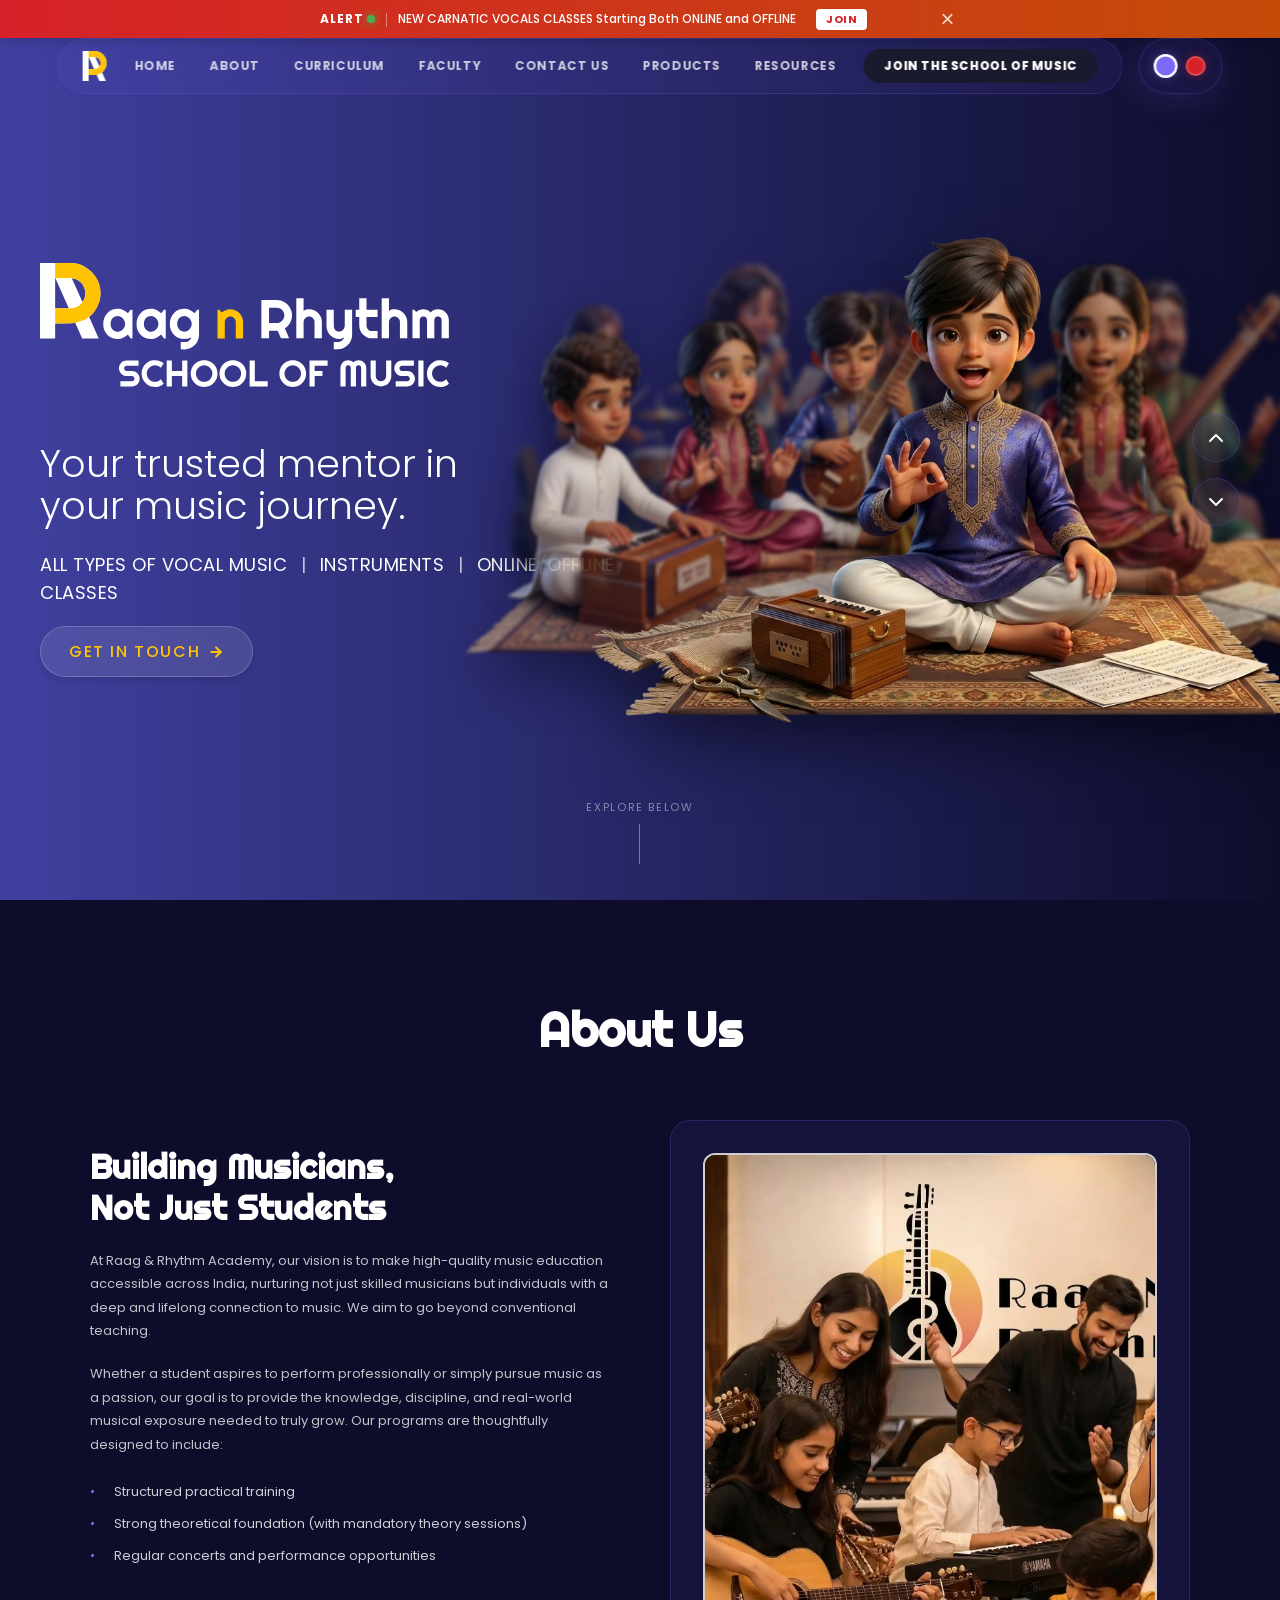
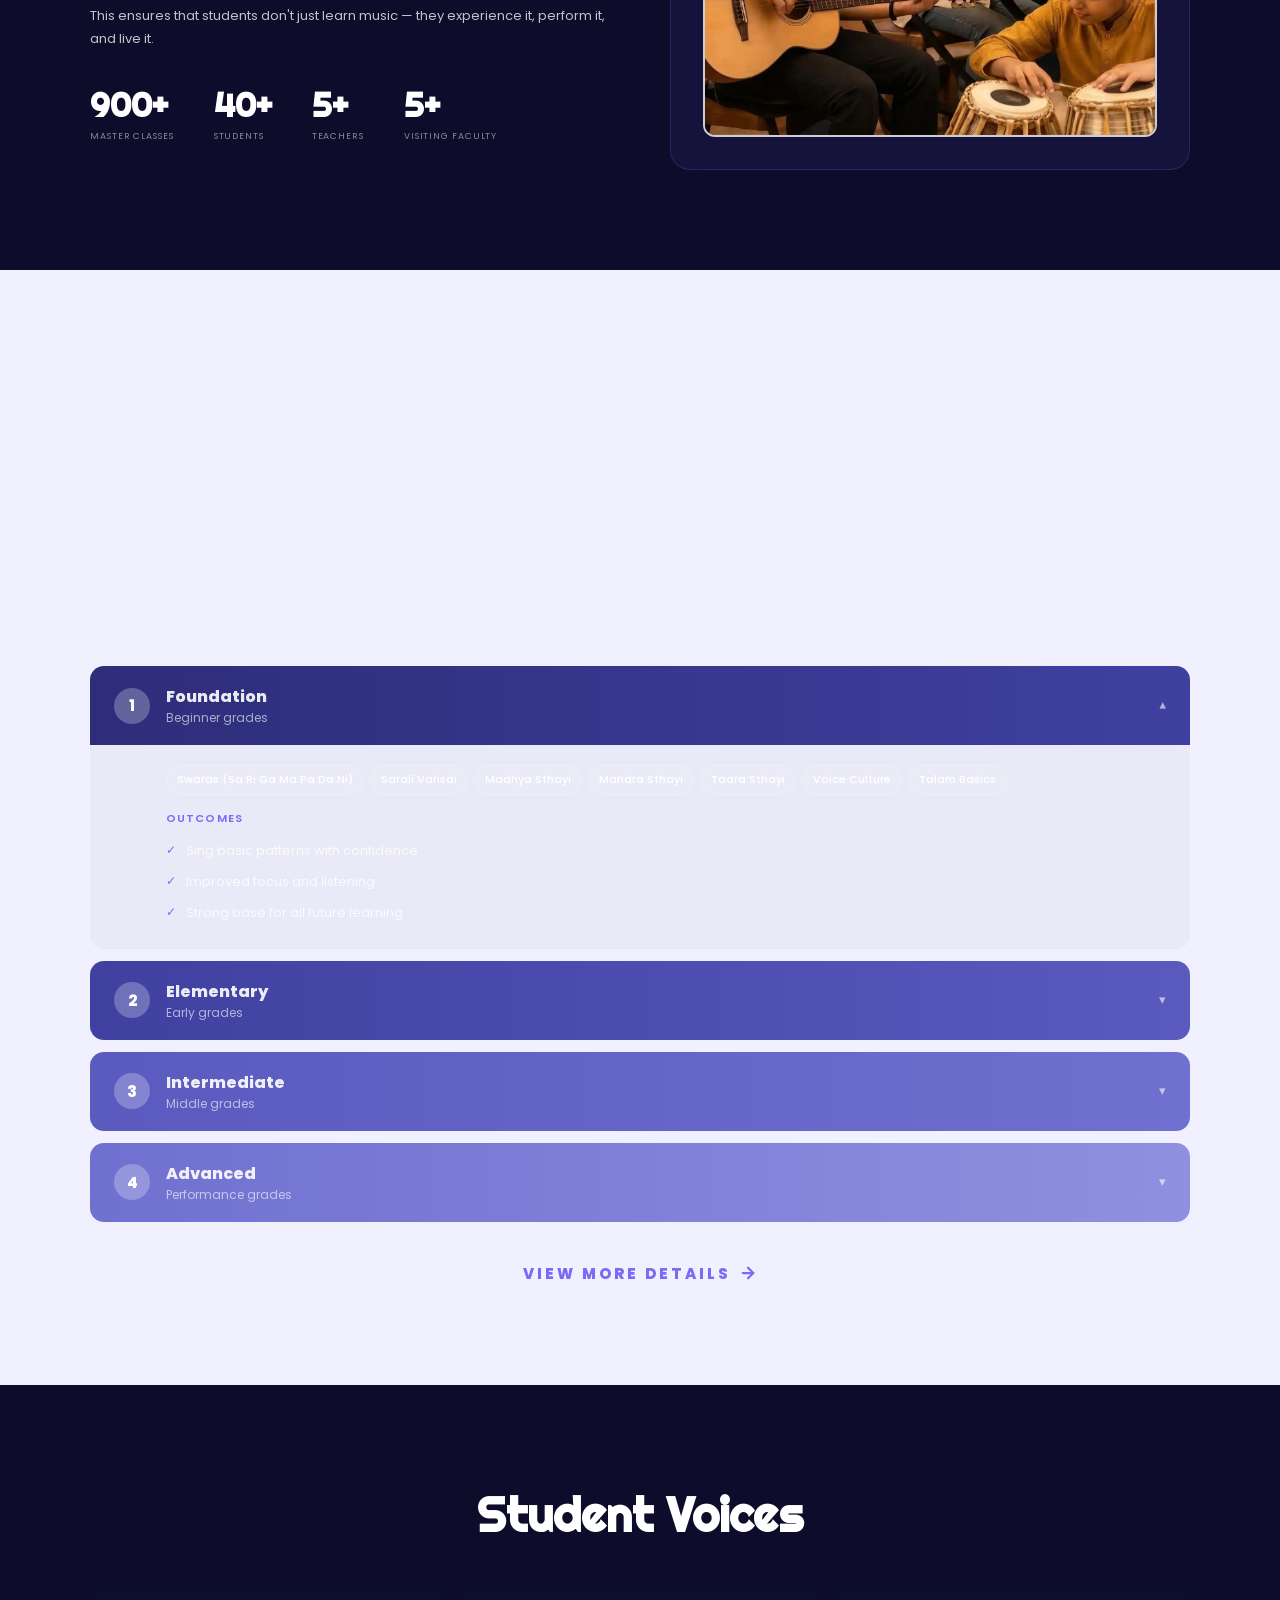
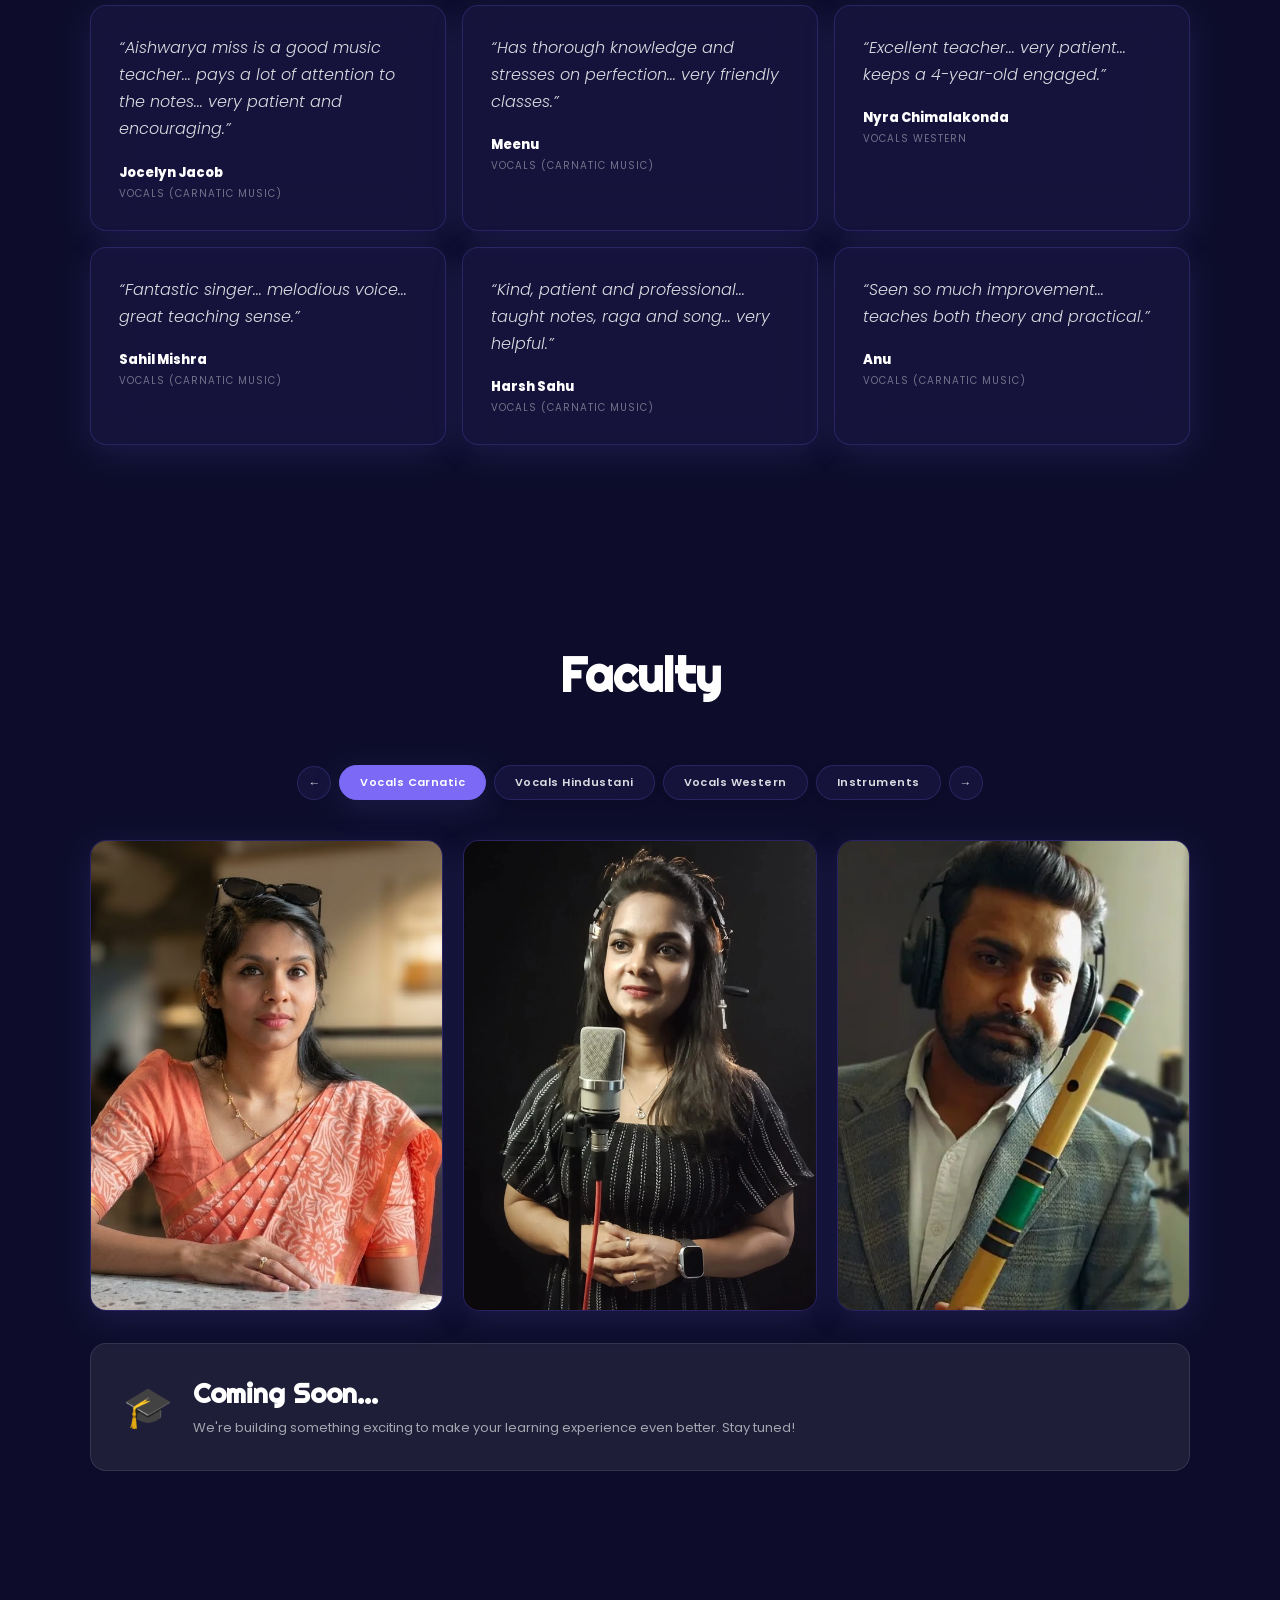
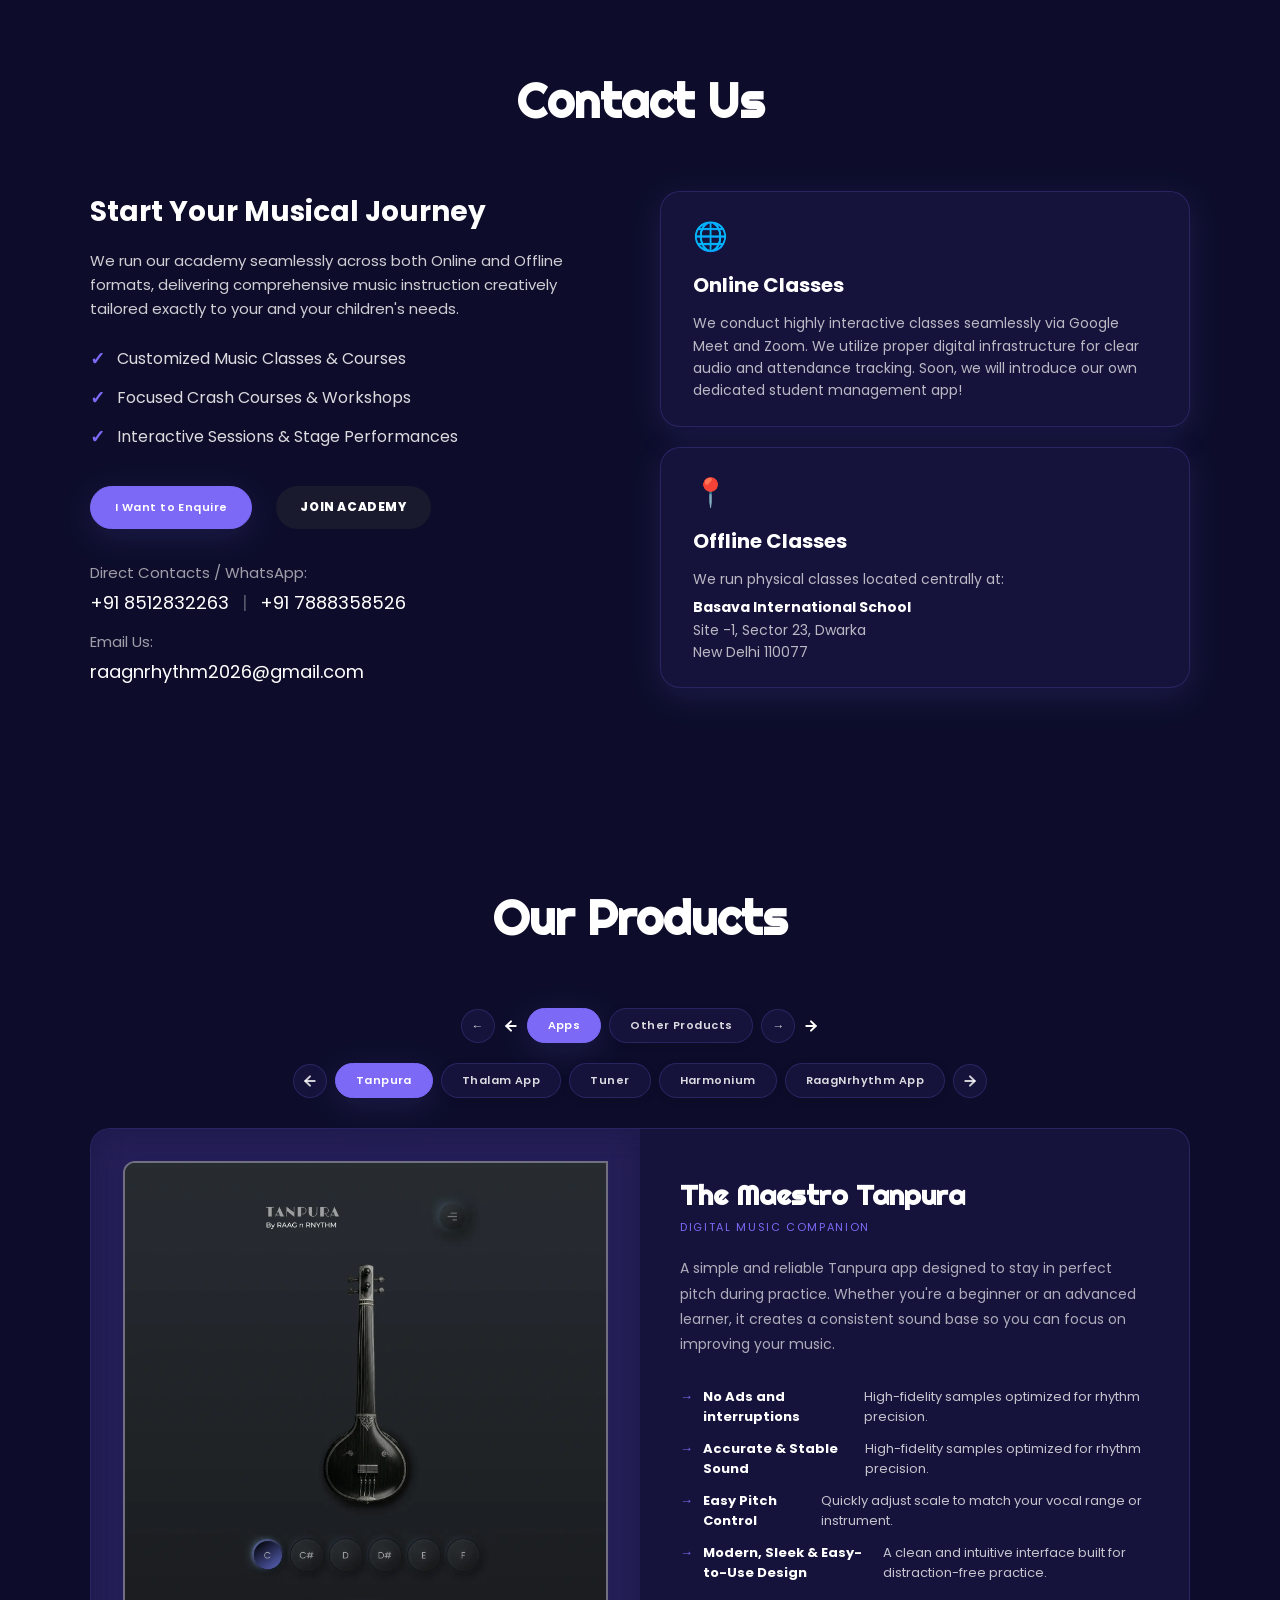
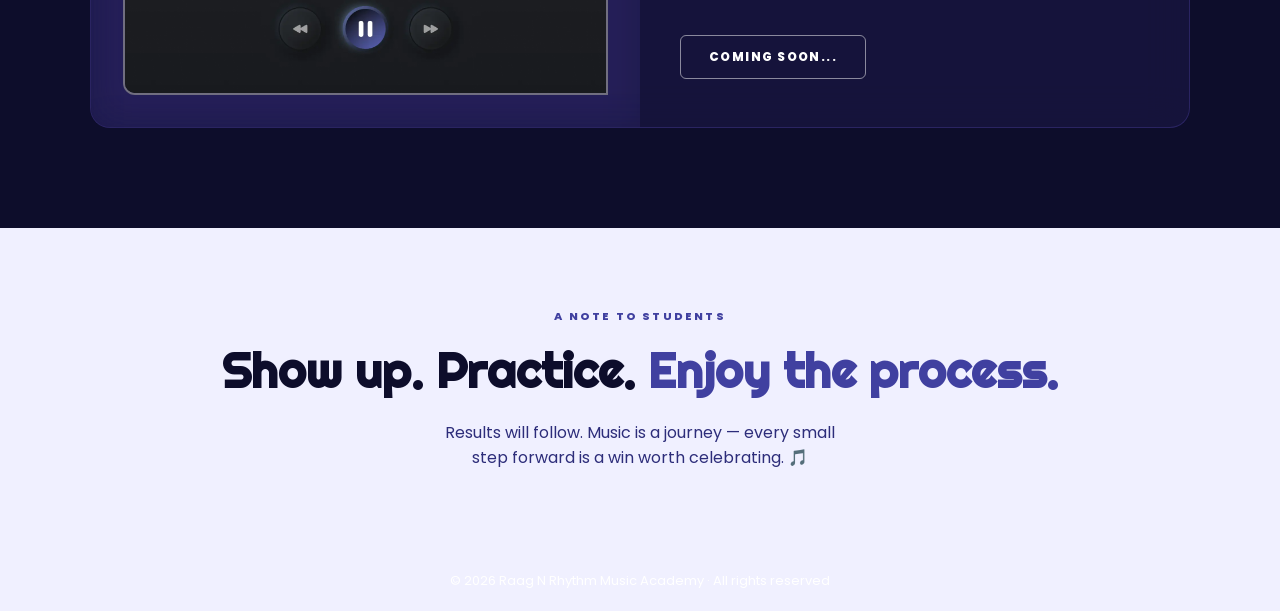
==== index.html @ a4503cfb "Update carnatic curriculum content to match resources page style and data" ====
<!DOCTYPE html>
<html lang="en" data-theme="western">

<head>
  <!-- Google tag (gtag.js) -->
  <script async src="https://www.googletagmanager.com/gtag/js?id=G-WQ73P8F4NB"></script>
  <script>
    window.dataLayer = window.dataLayer || [];
    function gtag() { dataLayer.push(arguments); }
    gtag('js', new Date());

    gtag('config', 'G-WQ73P8F4NB');
  </script>
  <meta charset="UTF-8">
  <meta name="viewport" content="width=device-width, initial-scale=1.0">
  <title>Raag N Rhythm Music Academy</title>
  <meta name="description"
    content="Raag N Rhythm Music Academy - Excellence in Music Education. Discover your musical potential with our expert-led classes.">

  <!-- Social Media & Search Engine Previews -->
  <meta property="og:title" content="Raag N Rhythm Music Academy">
  <meta property="og:description" content="Excellence in Music Education. Join us to explore the rhythm of your soul.">
  <meta property="og:image" content="https://raagnrhythm.com/assets/favicon/home-thumbnail.png">
  <meta property="og:url" content="https://raagnrhythm.com">
  <meta property="og:type" content="website">
  <meta name="twitter:card" content="summary_large_image">
  <meta name="twitter:image" content="https://raagnrhythm.com/assets/favicon/home-thumbnail.png">

  <link rel="icon" type="image/svg+xml" href="assets/Logo.svg">
  <link rel="apple-touch-icon" href="assets/Logo.svg">
  <link href="https://fonts.googleapis.com/css2?family=Righteous&family=Poppins:wght@300;400;500;600;700&display=swap"
    rel="stylesheet">
  <style>
    /* ===== CSS VARIABLES / THEMES ===== */
    :root {
      --transition: 0.5s cubic-bezier(0.4, 0, 0.2, 1);
      --font-heading: 'Righteous', sans-serif;
      --font-body: 'Poppins', sans-serif;
      --glass-bg: rgba(255, 255, 255, 0.08);
      --glass-border: rgba(255, 255, 255, 0.15);
      --glass-blur: blur(20px);
    }

    [data-theme="indian"] {
      --bg-grad-start: #1a0000;
      --bg-grad-mid: #7f1010;
      --bg-grad-end: #991b1b;
      --bg-grad-right: #6b0000;
      --accent: #d97706;
      --accent2: #f59e0b;
      --pill-active-bg: #d97706;
      --pill-active-text: #fff;
      --pill-inactive-border: rgba(255, 255, 255, 0.35);
      --pill-inactive-text: rgba(255, 255, 255, 0.7);

      --level-1: linear-gradient(90deg, #c0392b, #e85d04);
      --level-2: linear-gradient(90deg, #e85d04, #f48c06);
      --level-3: linear-gradient(90deg, #f48c06, #faa307);
      --level-4: linear-gradient(90deg, #faa307, #ffba08);
      --level-num-bg: rgba(255, 255, 255, 0.25);
      --tag-bg: rgba(217, 119, 6, 0.25);
      --tag-border: rgba(217, 119, 6, 0.5);
      --tag-text: #fbbf24;
      --footer-bg: #fdf6ee;
      --footer-text: #1a0000;
      --footer-accent: #d97706;
      --footer-sub: #5a3a1a;
      --nav-pill-bg: rgba(80, 0, 0, 0.55);
      --cta-bg: #1a1a1a;
      --cta-text: #fff;
      --hero-bg: transparent;
      --section-bg: transparent;
      --body-bg: linear-gradient(90deg, #1D1B1B 0%, #D62128 100%);
      --body-color: #1D1B1B;
      /* Dark fallback to prevent white flash/footer */
      --glass-bg: rgba(217, 119, 6, 0.08);
      --glass-border: rgba(217, 119, 6, 0.2);
      --glass-glow: 0 8px 32px 0 rgba(217, 119, 6, 0.15);
    }

    [data-theme="western"] {
      --bg-grad-start: #0d0d2b;
      --bg-grad-mid: #2d2d7a;
      --bg-grad-end: #4040a0;
      --bg-grad-right: #1a1a5c;
      --accent: #7c6af7;
      --accent2: #a89cf8;
      --pill-active-bg: #1a1a2e;
      --pill-active-text: #fff;
      --pill-inactive-border: rgba(255, 255, 255, 0.35);
      --pill-inactive-text: rgba(255, 255, 255, 0.7);
      --card-bg: rgba(255, 255, 255, 0.07);
      --card-border: rgba(255, 255, 255, 0.1);
      --level-1: linear-gradient(90deg, #2d2d7a, #4040a0);
      --level-2: linear-gradient(90deg, #4040a0, #5a5abf);
      --level-3: linear-gradient(90deg, #5a5abf, #7070d0);
      --level-4: linear-gradient(90deg, #7070d0, #9090e0);
      --level-num-bg: rgba(255, 255, 255, 0.25);
      --tag-bg: rgba(124, 106, 247, 0.2);
      --tag-border: rgba(124, 106, 247, 0.5);
      --tag-text: #a89cf8;
      --footer-bg: #f0f0ff;
      --footer-text: #0d0d2b;
      --footer-accent: #4040a0;
      --footer-sub: #2d2d7a;
      --nav-pill-bg: rgba(10, 10, 50, 0.55);
      --cta-bg: #1a1a2e;
      --cta-text: #fff;
      --hero-bg: transparent;
      --section-bg: transparent;
      --body-bg: linear-gradient(90deg, #4040a0 0%, #0d0d2b 100%);
      --body-color: #0d0d2b;
      /* Dark fallback */
      --glass-bg: rgba(124, 106, 247, 0.08);
      --glass-border: rgba(124, 106, 247, 0.2);
      --glass-glow: 0 8px 32px 0 rgba(124, 106, 247, 0.15);
    }

    /* ===== RESET & BASE ===== */
    *,
    *::before,
    *::after {
      box-sizing: border-box;
      margin: 0;
      padding: 0;
    }

    html {
      scroll-behavior: smooth;
      -webkit-text-size-adjust: 100%;
      background-color: var(--body-color);
      min-height: 100%;
    }

    body {
      font-family: var(--font-body);
      color: #fff;
      background: var(--body-bg);
      background-attachment: fixed;
      background-color: var(--body-color);
      overflow-x: hidden;
      transition: background var(--transition);
      min-height: 100vh;
    }

    /* ===== NAVBAR ===== */
    .top-navigation-container {
      position: fixed;
      top: 38px;
      /* Shifted down for ribbon */
      left: 50%;
      transform: translateX(-50%);
      z-index: 1000;
      display: flex;
      transition: top 0.3s ease;
      gap: 16px;
      align-items: stretch;
    }

    nav {
      background: var(--glass-bg);
      backdrop-filter: var(--glass-blur);
      -webkit-backdrop-filter: var(--glass-blur);
      border: 1px solid var(--glass-border);
      border-radius: 50px;
      padding: 10px 24px;
      display: flex;
      align-items: center;
      gap: 6px;
      transition: background var(--transition);
      white-space: nowrap;
    }

    .nav-link {
      color: rgba(255, 255, 255, 0.75);
      text-decoration: none;
      font-size: 12px;
      font-weight: 700;
      letter-spacing: 0.05em;
      padding: 6px 14px;
      border-radius: 30px;
      transition: color 0.2s, background 0.2s;
      text-transform: uppercase;
    }

    .nav-link:hover {
      color: #fff;
      background: rgba(255, 255, 255, 0.1);
    }

    .nav-link.active {
      color: #fff;
      background: var(--glass-border);
    }

    .download-btn {
      background: var(--cta-bg);
      color: var(--cta-text);
      border: none;
      padding: 14px 28px;
      border-radius: 12px;
      font-weight: 700;
      cursor: pointer;
      font-size: 13px;
      transition: all 0.3s;
      margin-top: auto;
      /* Pushes button to the bottom */
      width: fit-content;
    }

    .product-info {
      display: flex;
      flex-direction: column;
      justify-content: flex-start;
      height: 100%;
    }

    .nav-cta {
      background: var(--cta-bg);
      color: var(--cta-text);
      border: none;
      border-radius: 30px;
      padding: 8px 20px;
      font-size: 12px;
      font-weight: 800;
      letter-spacing: 0.05em;
      cursor: pointer;
      text-transform: uppercase;
      transition: opacity 0.2s;
      margin-left: 8px;
    }

    .nav-cta:hover {
      opacity: 0.85;
    }

    /* ===== HERO ===== */
    #hero {
      min-height: 100vh;
      background: var(--hero-bg);
      display: flex;
      flex-direction: column;
      align-items: center;
      justify-content: center;
      padding: 120px 20px 80px;
      position: relative;
      transition: background var(--transition);
      overflow: hidden;
    }

    .hero-content-wrapper {
      display: flex;
      align-items: center;
      justify-content: space-between;
      width: 100%;
      max-width: 1200px;
      gap: 40px;
      z-index: 2;
      position: relative;
    }

    .top-bar-theme-toggle {
      display: flex;
      align-items: center;
      justify-content: center;
      background: var(--glass-bg);
      backdrop-filter: var(--glass-blur);
      -webkit-backdrop-filter: var(--glass-blur);
      border: 1px solid var(--glass-border);
      border-radius: 30px;
      padding: 0 16px;
      box-shadow: var(--glass-glow);
    }

    .theme-dots {
      display: flex;
      gap: 10px;
      align-items: center;
    }

    .theme-dot {
      width: 20px;
      height: 20px;
      border-radius: 50%;
      cursor: pointer;
      transition: all 0.3s ease;
      border: 2px solid rgba(255, 255, 255, 0.2);
    }

    .theme-dot.western {
      background: #7c6af7;
      box-shadow: 0 0 10px rgba(124, 106, 247, 0.4);
    }

    .theme-dot.indian {
      background: #D62128;
      box-shadow: 0 0 10px rgba(214, 33, 40, 0.4);
    }

    .theme-dot.active {
      border-color: rgba(255, 255, 255, 1);
      transform: scale(1.2);
    }

    .hero-text-side {
      flex: 1;
      text-align: left;
      display: flex;
      flex-direction: column;
      align-items: flex-start;
    }

    .hero-carousel-side {
      flex: 1;
      position: relative;
      height: 500px;
      display: flex;
      align-items: center;
      justify-content: flex-end;
    }

    .character-stack {
      position: relative;
      width: 400px;
      height: 380px;
      transform-style: preserve-3d;
      transition: transform 0.2s ease-out;
      /* For parallax */
    }

    .character-card {
      position: absolute;
      inset: 0;
      width: 100%;
      height: 100%;
      transition: all 0.6s cubic-bezier(0.4, 0, 0.2, 1);
      transform-origin: center center;
      display: flex;
      align-items: center;
      justify-content: center;
    }

    .character-card img {
      height: 140%;
      width: auto;
      object-fit: contain;
      filter: drop-shadow(0 25px 35px rgba(0, 0, 0, 0.5));
    }

    /* Carousel Positions - Symmetrical 3D Spread (Scaled 15% down) */
    .card-pos-1 {
      transform: translateZ(0) scale(1) translateX(0) translateY(0);
      z-index: 8;
      filter: blur(0px);
      opacity: 1;
    }

    /* Right Side */
    .card-pos-2 {
      transform: translateZ(-85px) scale(0.85) translateX(150px) translateY(-25px) rotateY(-15deg);
      z-index: 6;
      filter: blur(2px);
      opacity: 0.8;
    }

    .card-pos-3 {
      transform: translateZ(-170px) scale(0.7) translateX(270px) translateY(-50px) rotateY(-25deg);
      z-index: 4;
      filter: blur(5px);
      opacity: 0.6;
    }

    .card-pos-4 {
      transform: translateZ(-255px) scale(0.55) translateX(130px) translateY(-75px) rotateY(-35deg);
      z-index: 2;
      filter: blur(8px);
      opacity: 0.4;
    }

    /* Back / Transition */
    .card-pos-5 {
      transform: translateZ(-340px) scale(0.4) translateX(0) translateY(-100px);
      z-index: 1;
      filter: blur(12px);
      opacity: 0;
    }

    /* Left Side */
    .card-pos-6 {
      transform: translateZ(-255px) scale(0.55) translateX(-130px) translateY(-75px) rotateY(35deg);
      z-index: 2;
      filter: blur(8px);
      opacity: 0.4;
    }

    .card-pos-7 {
      transform: translateZ(-170px) scale(0.7) translateX(-270px) translateY(-50px) rotateY(25deg);
      z-index: 4;
      filter: blur(5px);
      opacity: 0.6;
    }

    .card-pos-8 {
      transform: translateZ(-85px) scale(0.85) translateX(-150px) translateY(-25px) rotateY(15deg);
      z-index: 6;
      filter: blur(2px);
      opacity: 0.8;
    }

    .carousel-nav {
      display: flex;
      flex-direction: column;
      gap: 16px;
      margin-left: 20px;
      z-index: 10;
    }

    .nav-arrow {
      width: 48px;
      height: 48px;
      border-radius: 50%;
      background: var(--glass-bg);
      backdrop-filter: var(--glass-blur);
      -webkit-backdrop-filter: var(--glass-blur);
      border: 1px solid var(--glass-border);
      color: #fff;
      display: flex;
      align-items: center;
      justify-content: center;
      cursor: pointer;
      transition: all 0.3s ease;
      box-shadow: var(--glass-glow);
    }

    .nav-arrow:hover {
      background: rgba(255, 255, 255, 0.15);
      transform: scale(1.1);
    }

    .nav-arrow svg {
      width: 24px;
      height: 24px;
      fill: none;
      stroke: currentColor;
      stroke-width: 2;
      stroke-linecap: round;
      stroke-linejoin: round;
    }

    .hero-cta:hover {
      background: #FFC304 !important;
      color: #fff !important;
      border-color: #FFC304 !important;
      transform: translateY(-2px);
    }

    /* ===== BUTTONS & TOGGLES ===== */

    /* Logo area */
    .hero-logo {
      display: flex;
      align-items: center;
      gap: 16px;
      margin-bottom: 24px;
    }

    .logo-icon {
      width: 90px;
      height: 90px;
      position: relative;
    }

    /* SVG Logo */
    .logo-circle {
      fill: var(--accent);
      transition: fill var(--transition);
    }

    .hero-brand {
      font-family: var(--font-heading);
      font-size: 48px;
      font-weight: 900;
      line-height: 1.1;
      color: #fff;
      text-align: left;
    }

    .hero-tagline {
      font-size: 16px;
      color: rgba(255, 255, 255, 0.75);
      margin-bottom: 24px;
      font-weight: 400;
      line-height: 1.6;
    }

    .hero-title {
      font-family: var(--font-body);
      font-size: 36px;
      font-weight: 300;
      color: #fff;
      margin-bottom: 80px;
    }

    .explore-label {
      font-size: 11px;
      letter-spacing: 0.15em;
      color: rgba(255, 255, 255, 0.45);
      text-transform: uppercase;
      display: flex;
      flex-direction: column;
      align-items: center;
      gap: 8px;
      position: absolute;
      bottom: 36px;
      z-index: 5;
    }

    .explore-line {
      width: 1px;
      height: 40px;
      background: var(--accent);
      animation: pulse-line 2s ease-in-out infinite;
      transition: background var(--transition);
    }

    @keyframes pulse-line {

      0%,
      100% {
        opacity: 0.4;
      }

      50% {
        opacity: 1;
      }
    }

    /* ===== SECTIONS BASE ===== */
    section {
      padding: 100px 20px;
      max-width: 1100px;
      margin: 0 auto;
    }

    .full-section {
      background: var(--section-bg);
      padding: 100px 20px;
      transition: background var(--transition);
    }

    .full-section>.inner {
      max-width: 1100px;
      margin: 0 auto;
    }

    h2.section-title {
      font-family: var(--font-heading);
      font-size: 47px;
      font-weight: 900;
      text-align: center;
      margin-bottom: 60px;
    }

    /* ===== ABOUT ===== */
    .about-grid {
      display: grid;
      grid-template-columns: 1fr 1fr;
      gap: 60px;
      align-items: center;
    }

    .about-text h3 {
      font-family: var(--font-heading);
      font-size: 34px;
      font-weight: 700;
      line-height: 1.2;
      margin-bottom: 20px;
    }

    .about-text p {
      font-size: 13px;
      color: rgba(255, 255, 255, 0.75);
      line-height: 1.8;
      margin-bottom: 20px;
    }

    .about-list {
      list-style: none;
      margin-bottom: 32px;
    }

    .about-list li {
      font-size: 13px;
      color: rgba(255, 255, 255, 0.8);
      padding: 6px 0 6px 24px;
      position: relative;
    }

    .about-list li::before {
      content: '•';
      color: var(--accent);
      position: absolute;
      left: 0;
      transition: color var(--transition);
    }

    .stats-row {
      display: flex;
      gap: 40px;
      margin-top: 32px;
    }

    .stat-item .num {
      font-family: var(--font-heading);
      font-size: 34px;
      font-weight: 900;
      color: #fff;
    }

    .stat-item .label {
      font-size: 9px;
      letter-spacing: 0.1em;
      text-transform: uppercase;
      color: rgba(255, 255, 255, 0.5);
      margin-top: 4px;
    }

    .about-image {
      border-radius: 20px;
      overflow: hidden;
      background: var(--glass-bg);
      border: 1px solid var(--glass-border);
      backdrop-filter: var(--glass-blur);
      -webkit-backdrop-filter: var(--glass-blur);
      aspect-ratio: 4/5;
      display: flex;
      align-items: center;
      justify-content: center;
      position: relative;
    }

    .about-image img {
      width: 100%;
      height: 100%;
      object-fit: cover;
      border-radius: 18px;
    }

    .about-image-placeholder {
      width: 100%;
      height: 100%;
      background: linear-gradient(135deg, rgba(255, 255, 255, 0.05), rgba(255, 255, 255, 0.12));
      display: flex;
      align-items: center;
      justify-content: center;
      font-size: 47px;
      opacity: 0.5;
    }

    /* ===== FACULTY ===== */
    .faculty-tabs {
      display: flex;
      justify-content: center;
      align-items: center;
      gap: 8px;
      margin-bottom: 40px;
      flex-wrap: wrap;
    }

    .tab-btn,
    .app-tab {
      padding: 8px 20px;
      border-radius: 30px;
      border: 1px solid var(--glass-border);
      background: var(--glass-bg);
      backdrop-filter: var(--glass-blur);
      -webkit-backdrop-filter: var(--glass-blur);
      color: rgba(255, 255, 255, 0.85);
      font-size: 11px;
      font-weight: 600;
      cursor: pointer;
      transition: all 0.3s ease;
      font-family: var(--font-body);
      letter-spacing: 0.04em;
      box-shadow: 0 2px 8px rgba(0, 0, 0, 0.1);
    }

    .tab-btn:hover,
    .app-tab:hover {
      background: rgba(255, 255, 255, 0.1);
    }

    .tab-btn.active,
    .app-tab.active {
      background: var(--accent);
      border-color: var(--accent);
      color: #fff;
      box-shadow: var(--glass-glow);
    }

    .tab-arrow {
      width: 34px;
      height: 34px;
      border-radius: 50%;
      border: 1px solid var(--glass-border);
      background: var(--glass-bg);
      backdrop-filter: var(--glass-blur);
      -webkit-backdrop-filter: var(--glass-blur);
      color: rgba(255, 255, 255, 0.8);
      font-size: 12px;
      cursor: pointer;
      display: flex;
      align-items: center;
      justify-content: center;
      transition: all 0.2s;
    }

    .tab-arrow:hover {
      background: rgba(255, 255, 255, 0.15);
    }

    .faculty-grid {
      display: grid;
      grid-template-columns: repeat(3, 1fr);
      gap: 20px;
    }

    .faculty-card {
      border-radius: 16px;
      overflow: hidden;
      background: var(--glass-bg);
      border: 1px solid var(--glass-border);
      backdrop-filter: var(--glass-blur);
      -webkit-backdrop-filter: var(--glass-blur);
      box-shadow: var(--glass-glow);
      cursor: pointer;
      transition: transform 0.3s ease, box-shadow 0.3s ease;
      aspect-ratio: 3/4;
      display: flex;
      align-items: center;
      justify-content: center;
      position: relative;
    }

    .faculty-card:hover {
      transform: translateY(-8px);
      box-shadow: 0 12px 40px 0 rgba(0, 0, 0, 0.3);
    }

    .faculty-card-details {
      position: absolute;
      bottom: 0;
      left: 0;
      width: 100%;
      height: 100px;
      background: rgba(255, 255, 255, 0.1);
      backdrop-filter: blur(10px);
      -webkit-backdrop-filter: blur(10px);
      border-top: 1px solid rgba(255, 255, 255, 0.2);
      padding: 16px 20px;
      transform: translateY(100%);
      transition: transform 0.4s cubic-bezier(0.4, 0, 0.2, 1);
      display: flex;
      flex-direction: column;
      justify-content: center;
      z-index: 2;
    }

    .faculty-card:hover .faculty-card-details {
      transform: translateY(0);
    }

    .faculty-card-details h4 {
      font-size: 15px;
      color: #fff;
      margin-bottom: 4px;
      text-transform: uppercase;
      letter-spacing: 0.05em;
      font-weight: 800;
    }

    .faculty-card-details p {
      font-size: 11px;
      color: rgba(255, 255, 255, 0.7);
      font-weight: 500;
    }

    .faculty-card-inner {
      width: 100%;
      height: 100%;
      background: linear-gradient(135deg, rgba(255, 255, 255, 0.04), rgba(255, 255, 255, 0.1));
      display: flex;
      align-items: flex-end;
      padding: 16px;
    }

    .coming-soon-box {
      background: var(--card-bg);
      border: 1px solid var(--card-border);
      border-radius: 16px;
      padding: 32px;
      margin-top: 40px;
      display: flex;
      align-items: center;
      gap: 20px;
    }

    .coming-soon-box h3 {
      font-family: var(--font-heading);
      font-size: 27px;
      font-weight: 700;
      margin-bottom: 8px;
    }

    .coming-soon-box p {
      font-size: 13px;
      color: rgba(255, 255, 255, 0.6);
    }

    /* ===== CURRICULUM ===== */
    .curriculum-tabs {
      display: flex;
      justify-content: center;
      align-items: center;
      gap: 8px;
      margin-bottom: 40px;
      flex-wrap: wrap;
    }

    .curriculum-intro h3 {
      font-size: 27px;
      font-weight: 700;
      margin-bottom: 8px;
    }

    .curriculum-intro p {
      font-size: 14px;
      color: rgba(255, 255, 255, 0.6);
      margin-bottom: 32px;
    }

    .level-accordion {
      display: flex;
      flex-direction: column;
      gap: 12px;
    }

    .level-item {
      border-radius: 14px;
      overflow: hidden;
      cursor: pointer;
    }

    .level-header {
      display: flex;
      align-items: center;
      gap: 16px;
      padding: 18px 24px;
      position: relative;
    }

    .level-item:nth-child(1) .level-header {
      background: var(--level-1);
    }

    .level-item:nth-child(2) .level-header {
      background: var(--level-2);
    }

    .level-item:nth-child(3) .level-header {
      background: var(--level-3);
    }

    .level-item:nth-child(4) .level-header {
      background: var(--level-4);
    }

    .level-num {
      width: 36px;
      height: 36px;
      border-radius: 50%;
      background: var(--level-num-bg);
      display: flex;
      align-items: center;
      justify-content: center;
      font-weight: 800;
      font-size: 15px;
      flex-shrink: 0;
    }

    .level-info h4 {
      font-size: 16px;
      font-weight: 800;
      color: rgba(255, 255, 255, 0.9);
    }

    .level-info p {
      font-size: 12px;
      color: rgba(255, 255, 255, 0.6);
    }

    .level-chevron {
      margin-left: auto;
      font-size: 13px;
      color: rgba(255, 255, 255, 0.6);
      transition: transform 0.3s;
    }

    .level-item.open .level-chevron {
      transform: rotate(180deg);
    }

    .level-body {
      max-height: 0;
      overflow: hidden;
      transition: max-height 0.4s ease;
      background: rgba(0, 0, 0, 0.25);
    }

    .level-item.open .level-body {
      max-height: 300px;
    }

    .level-body-inner {
      padding: 20px 24px 20px 76px;
      font-size: 13px;
      color: rgba(255, 255, 255, 0.75);
      line-height: 1.8;
    }

    .level-body-inner ul {
      list-style: none;
    }

    .level-body-inner ul li::before {
      content: '♪ ';
      color: var(--accent);
    }

    .tag-cloud {
      display: flex;
      flex-wrap: wrap;
      gap: 6px;
      margin-bottom: 14px;
    }

    .tag {
      font-size: 11px;
      font-weight: 500;
      padding: 4px 10px;
      border-radius: 99px;
      background: rgba(255,255,255,0.1);
      border: 1px solid rgba(255,255,255,0.2);
      color: #fff;
    }

    .outcomes-title {
      font-size: 11px;
      letter-spacing: 0.1em;
      text-transform: uppercase;
      color: var(--accent);
      font-weight: 600;
      margin-bottom: 6px;
    }

    .outcomes-list {
      list-style: none;
      margin: 0;
      padding: 0;
    }

    .outcomes-list li {
      font-size: 13px;
      color: rgba(255,255,255,0.8);
      padding: 4px 0 4px 20px;
      position: relative;
    }

    .outcomes-list li::before {
      content: '✓' !important;
      font-size: 12px;
      color: var(--accent) !important;
      position: absolute;
      left: 0;
    }

    /* ===== PRODUCTS ===== */
    .product-tabs {
      display: flex;
      justify-content: center;
      gap: 8px;
      margin-bottom: 40px;
    }

    .product-card {
      background: var(--glass-bg);
      border: 1px solid var(--glass-border);
      backdrop-filter: var(--glass-blur);
      -webkit-backdrop-filter: var(--glass-blur);
      border-radius: 20px;
      overflow: hidden;
      display: grid;
      grid-template-columns: 1fr 1fr;
      height: 600px !important;
      /* Increased to prevent cutoff */
    }

    .product-image-panel {
      background: var(--glass-bg);
      backdrop-filter: var(--glass-blur);
      -webkit-backdrop-filter: var(--glass-blur);
      display: flex;
      align-items: center;
      justify-content: center;
      position: relative;
    }

    .product-info {
      padding: 48px 40px;
      display: flex;
      flex-direction: column;
      justify-content: flex-start;
      /* Content top aligned */
    }

    .product-info h3 {
      font-family: var(--font-heading);
      font-size: 28px;
      font-weight: 700;
      margin-bottom: 6px;
    }

    .product-subtitle {
      font-size: 11px;
      letter-spacing: 0.15em;
      text-transform: uppercase;
      color: var(--accent);
      margin-bottom: 20px;
      transition: color var(--transition);
    }

    .product-info p {
      font-size: 14px;
      color: rgba(255, 255, 255, 0.65);
      line-height: 1.8;
      margin-bottom: 24px;
    }

    .feature-list {
      list-style: none;
      margin-bottom: 32px;
    }

    .feature-list li {
      font-size: 13px;
      color: rgba(255, 255, 255, 0.75);
      padding: 6px 0;
      display: flex;
      align-items: flex-start;
      gap: 10px;
    }

    .feature-list li::before {
      content: '→';
      color: var(--accent);
      font-weight: 800;
      flex-shrink: 0;
      transition: color var(--transition);
    }

    .feature-list li strong {
      display: block;
      font-weight: 700;
      color: #fff;
    }

    .download-btn {
      display: inline-block;
      border: 1px solid rgba(255, 255, 255, 0.5);
      color: #fff;
      padding: 12px 28px;
      border-radius: 6px;
      font-size: 12px;
      font-weight: 800;
      letter-spacing: 0.12em;
      text-transform: uppercase;
      cursor: pointer;
      background: transparent;
      transition: background 0.2s, border-color 0.2s;
      font-family: var(--font-body);
    }

    .download-btn:hover {
      background: rgba(255, 255, 255, 0.1);
    }

    /* App sub-tabs */
    .app-tabs {
      display: flex;
      justify-content: center;
      gap: 8px;
      margin-bottom: 48px;
      flex-wrap: wrap;
    }

    /* ===== TESTIMONIALS ===== */
    .testimonials-grid {
      display: grid;
      grid-template-columns: repeat(3, 1fr);
      gap: 16px;
    }

    .testimonial-card {
      background: var(--glass-bg);
      border: 1px solid var(--glass-border);
      backdrop-filter: var(--glass-blur);
      -webkit-backdrop-filter: var(--glass-blur);
      box-shadow: var(--glass-glow);
      cursor: pointer;
      transition: transform 0.3s ease, box-shadow 0.3s ease;
      border-radius: 16px;
      padding: 28px;
    }

    .testimonial-card:hover {
      transform: translateY(-8px);
      box-shadow: 0 12px 40px 0 rgba(0, 0, 0, 0.3);
    }

    .testimonial-card blockquote {
      font-family: var(--font-body);
      font-weight: 300;
      font-style: italic;
      font-size: 16px;
      color: rgba(255, 255, 255, 0.85);
      line-height: 1.7;
      margin-bottom: 20px;
      quotes: '\201C' '\201D';
    }

    .testimonial-card blockquote::before {
      content: open-quote;
    }

    .testimonial-card blockquote::after {
      content: close-quote;
    }

    .testimonial-author {
      font-weight: 800;
      font-size: 13px;
      color: #fff;
    }

    .testimonial-role {
      font-size: 10px;
      letter-spacing: 0.1em;
      text-transform: uppercase;
      color: rgba(255, 255, 255, 0.4);
      margin-top: 3px;
    }

    /* ===== CONTACT ===== */
    .contact-grid {
      display: grid;
      grid-template-columns: 1fr 1fr;
      gap: 40px;
      align-items: start;
      margin-top: 40px;
    }

    .contact-info {
      padding-right: 20px;
    }

    .contact-info p {
      font-size: 15px;
      line-height: 1.6;
      color: rgba(255, 255, 255, 0.8);
      margin-bottom: 24px;
    }

    .contact-features {
      list-style: none;
      margin-bottom: 36px;
    }

    .contact-features li {
      font-size: 16px;
      color: rgba(255, 255, 255, 0.85);
      margin-bottom: 12px;
      display: flex;
      align-items: center;
      gap: 12px;
    }

    .contact-features li::before {
      content: '✓';
      color: var(--accent);
      font-weight: bold;
      font-size: 18px;
    }

    .contact-modes {
      display: flex;
      flex-direction: column;
      gap: 20px;
    }

    .mode-card {
      background: var(--glass-bg);
      border: 1px solid var(--glass-border);
      backdrop-filter: var(--glass-blur);
      -webkit-backdrop-filter: var(--glass-blur);
      border-radius: 20px;
      padding: 24px 32px;
      box-shadow: var(--glass-glow);
      display: flex;
      flex-direction: column;
      gap: 12px;
    }

    .mode-icon {
      font-size: 28px;
      color: var(--accent);
    }

    .mode-card h4 {
      font-size: 20px;
      font-weight: 700;
      margin: 0;
    }

    .mode-card p {
      font-size: 14px;
      color: rgba(255, 255, 255, 0.7);
      line-height: 1.6;
      margin: 0;
    }

    /* ===== FOOTER CTA ===== */
    .footer-cta {
      background: var(--footer-bg);
      padding: 80px 20px;
      text-align: center;
      transition: background var(--transition);
    }

    .footer-cta .eyebrow {
      font-size: 11px;
      letter-spacing: 0.2em;
      text-transform: uppercase;
      color: var(--footer-accent);
      margin-bottom: 16px;
      font-weight: 800;
      transition: color var(--transition);
    }

    .footer-cta h2 {
      font-family: var(--font-heading);
      font-size: 48px;
      font-weight: 900;
      color: var(--footer-text);
      line-height: 1.2;
      margin-bottom: 20px;
      transition: color var(--transition);
    }

    .footer-cta h2 span {
      color: var(--footer-accent);
      transition: color var(--transition);
    }

    .footer-cta p {
      font-size: 16px;
      color: var(--footer-sub);
      line-height: 1.6;
      transition: color var(--transition);
    }

    .footer-copy {
      background: var(--footer-accent);
      color: #fff;
      font-size: 13px;
      padding: 20px;
      text-align: center;
    }

    /* ===== WHITE THEME OVERRIDES ===== */
    .white-theme-section {
      background: var(--footer-bg) !important;
      transition: background var(--transition);
    }

    .white-theme-section .section-title,
    .white-theme-section .curriculum-intro h3 {
      color: var(--footer-text);
    }

    .white-theme-section .curriculum-intro p {
      color: var(--footer-sub);
      opacity: 0.8;
    }

    .white-theme-section .tab-btn {
      background: rgba(0, 0, 0, 0.05);
      border-color: rgba(0, 0, 0, 0.1);
      color: var(--footer-text);
    }

    .white-theme-section .tab-btn.active {
      background: var(--accent);
      color: #fff;
      border-color: var(--accent);
    }

    .white-theme-section .level-body {
      background: rgba(0, 0, 0, 0.03);
    }

    .white-theme-section .level-body-inner {
      color: var(--footer-text);
    }

    .white-theme-section .level-num {
      color: #fff;
    }

    .white-theme-section .view-details-link {
      color: var(--accent) !important;
    }

    .white-theme-section .tab-arrow {
      background: rgba(0, 0, 0, 0.05);
      border-color: rgba(0, 0, 0, 0.1);
      color: var(--footer-text);
    }

    .white-theme-section .tab-arrow:hover {
      background: rgba(0, 0, 0, 0.1);
    }

    /* ===== NAV SCROLLED LIGHT ===== */
    .top-navigation-container.nav-dark nav {
      background: rgba(0, 0, 0, 0.08);
      border-color: rgba(0, 0, 0, 0.15);
      backdrop-filter: blur(20px);
      -webkit-backdrop-filter: blur(20px);
    }

    .top-navigation-container.nav-dark .nav-link {
      color: #1a0000;
    }

    .top-navigation-container.nav-dark .hamburger span {
      background: #1a0000;
    }

    /* ===== THEME TRANSITION OVERLAY ===== */
    .theme-overlay {
      position: fixed;
      inset: 0;
      pointer-events: none;
      z-index: 9999;
      opacity: 0;
      transition: opacity 0.3s;
    }

    .theme-overlay.flash {
      opacity: 0.15;
      background: white;
    }

    /* ===== RESPONSIVE ===== */
    @media (max-width: 900px) {
      .hero-content-wrapper {
        flex-direction: column;
        text-align: center;
        margin-top: 60px;
      }

      .hero-text-side {
        align-items: center;
        text-align: center;
      }

      .hero-carousel-side {
        height: 400px;
        margin-top: 40px;
        justify-content: center;
      }

      .carousel-nav {
        position: absolute;
        right: 0;
      }

      .character-stack {
        width: 280px;
        height: 380px;
      }

      /* Add existing mobile styles below */
      .about-grid {
        grid-template-columns: 1fr;
      }

      .faculty-grid {
        grid-template-columns: repeat(2, 1fr);
      }

      .testimonials-grid {
        grid-template-columns: 1fr;
      }

      .contact-grid {
        grid-template-columns: 1fr;
      }

      .contact-info {
        padding-right: 0;
      }

      .product-card {
        grid-template-columns: 1fr;
        height: 950px !important;
        /* Increased to ensure CTA visibility */
      }

      .product-image-panel {
        height: 280px !important;
      }

      .product-info {
        padding: 32px 24px !important;
      }

      .product-info h3 {
        font-size: 24px !important;
      }

      .product-info .product-subtitle {
        font-size: 14px !important;
      }

      .product-info p {
        font-size: 13px !important;
        line-height: 1.5 !important;
      }

      .feature-list li {
        font-size: 12px !important;
      }

      nav {
        padding: 8px 12px;
        gap: 2px;
      }

      .nav-link {
        font-size: 10px;
        padding: 5px 8px;
      }

      .hero-brand {
        font-size: 32px;
      }

      h2.section-title {
        font-size: 35px;
      }
    }

    @media (max-width: 600px) {
      #hero {
        justify-content: flex-start !important;
        padding-top: 100px !important;
        /* Top gap of 100px */
        padding-left: 40px !important;
        padding-right: 40px !important;
      }

      section,
      .full-section {
        padding-top: 60px !important;
        padding-bottom: 60px !important;
        padding-left: 40px !important;
        padding-right: 40px !important;
      }

      .explore-label {
        margin-top: 50px !important;
        position: relative !important;
        bottom: auto !important;
      }

      .hero-logo {
        gap: 12px !important;
        /* Brought closer by 8px */
        margin-bottom: 40px !important;
        /* 40px gap to title */
      }

      .hero-logo img {
        height: 119px !important;
        /* 10% smaller than previous 132px */
      }

      .hero-brand {
        font-size: 28px !important;
      }

      .hero-title {
        font-size: 24px !important;
        margin-top: 0 !important;
        margin-bottom: 16px !important;
      }

      .hero-tagline {
        margin-bottom: 16px !important;
        /* Increased by 8px for CTA spacing */
      }

      .hero-cta {
        background: rgba(255, 255, 255, 0.12) !important;
        backdrop-filter: blur(15px) !important;
        -webkit-backdrop-filter: blur(15px) !important;
        border: 1px solid rgba(255, 255, 255, 0.2) !important;
        box-shadow: 0 4px 15px rgba(0, 0, 0, 0.15) !important;
        color: #FFC304 !important;
        padding: 10px 20px !important;
        border-radius: 50px !important;
        font-weight: 400 !important;
        font-size: 13px !important;
        gap: 8px !important;
      }

      .hero-cta svg {
        stroke: #FFC304 !important;
        width: 16px !important;
        height: 16px !important;
      }

      .hero-tagline {
        font-size: 13px !important;
      }

      .character-stack {
        width: 280px !important;
        height: 280px !important;
        margin: 0 auto !important;
        transform: scale(0.6) !important;
        /* Scale entire 3D component */
        transform-origin: center center !important;
      }

      .hero-carousel-side {
        height: 220px !important;
        margin-top: -10px !important;
        position: relative;
      }

      .carousel-nav {
        position: absolute !important;
        bottom: -10px !important;
        left: 50% !important;
        right: auto !important;
        transform: translateX(-50%) !important;
        flex-direction: row !important;
        gap: 30px !important;
        margin-left: 0 !important;
        z-index: 100 !important;
      }

      .carousel-nav .nav-arrow {
        width: 42px !important;
        height: 42px !important;
      }

      .carousel-nav .nav-arrow.up {
        transform: rotate(-90deg);
      }

      .carousel-nav .nav-arrow.down {
        transform: rotate(-90deg);
      }

      .nav-arrow:hover {
        transform: scale(1.1) rotate(-90deg) !important;
      }

      .product-card {
        grid-template-columns: 1fr;
        height: 900px !important;
        /* Increased to prevent clipping on mobile */
      }

      .product-selector,
      .app-selector,
      .other-selector {
        gap: 8px !important;
      }

      .product-tabs,
      .app-tabs {
        flex-wrap: wrap !important;
        overflow-x: visible !important;
        justify-content: center !important;
        gap: 10px !important;
      }

      .product-tabs button,
      .app-tabs button {
        margin: 4px !important;
      }

      .product-image-panel {
        height: 300px !important;
      }

      .hamburger {
        display: flex !important;
      }

      .nav-link {
        display: none;
      }

      .top-navigation-container {
        padding: 10px 40px !important;
        /* 40px side margins */
        justify-content: space-between;
        width: 100%;
      }

      nav {
        width: auto;
        gap: 0;
        background: transparent;
        border: none;
        box-shadow: none;
        padding: 0;
      }

      nav > img {
        display: none !important;
      }

      .nav-cta {
        padding: 8px 16px;
        font-size: 10px;
      }

      .top-bar-theme-toggle {
        transform: scale(0.9);
      }

      .top-navigation-container {
        top: 10px !important;
        /* Adjusted for top floating ribbon (now hidden on mobile) */
      }

      .nav-top-default .top-navigation-container {
        top: 10px !important;
        /* Reset to top of screen when ribbon hidden */
      }

      .stats-row {
        gap: 20px;
        flex-wrap: wrap;
        justify-content: center;
      }

      .mobile-menu {
        display: flex;
      }

      /* Auto-hiding Navbar */
      .top-navigation-container.nav-hidden {
        transform: translateY(-100px) !important;
      }

      /* Floating Snackbar */
      .mobile-snackbar {
        position: fixed;
        bottom: 20px;
        left: 20px;
        right: 20px;
        background: rgba(255, 255, 255, 0.1);
        backdrop-filter: blur(25px);
        -webkit-backdrop-filter: blur(25px);
        border: 1px solid rgba(255, 255, 255, 0.2);
        border-radius: 16px;
        padding: 16px 20px;
        display: flex;
        align-items: center;
        justify-content: space-between;
        gap: 15px;
        z-index: 9999;
        box-shadow: 0 10px 40px rgba(0, 0, 0, 0.4);
        transform: translateY(150%);
        transition: transform 0.5s cubic-bezier(0.4, 0, 0.2, 1);
      }

      .mobile-snackbar.visible {
        transform: translateY(0);
      }

      .snackbar-header {
        font-family: var(--font-heading);
        font-size: 14px;
        color: #fff;
        margin-bottom: 2px;
      }

      .snackbar-sub {
        font-size: 11px;
        color: rgba(255, 255, 255, 0.7);
      }

      .snackbar-cta {
        background: #FFC304;
        color: #000;
        text-decoration: none;
        font-size: 12px;
        font-weight: 600;
        /* Semibold weight */
        padding: 8px 14px;
        border-radius: 8px;
        text-transform: uppercase;
        letter-spacing: 1px;
      }

      .mobile-snackbar.dark-text {
        background: rgba(0, 0, 0, 0.1);
        border-color: rgba(0, 0, 0, 0.1);
      }

      .mobile-snackbar.dark-text .snackbar-header {
        color: #1a1a1a;
      }

      .mobile-snackbar.dark-text .snackbar-sub {
        color: rgba(0, 0, 0, 0.6);
      }
    }

    @media (min-width: 601px) {
      .mobile-snackbar {
        display: none !important;
      }
    }

    /* ===== HAMBURGER & MOBILE MENU ===== */
    .hamburger {
      display: none;
      flex-direction: column;
      gap: 5px;
      cursor: pointer;
      z-index: 1001;
      padding: 5px;
    }

    .hamburger span {
      width: 24px;
      height: 2px;
      background: #fff;
      border-radius: 2px;
      transition: 0.3s;
    }

    .hamburger.active span:nth-child(1) {
      transform: translateY(7px) rotate(45deg);
    }

    .hamburger.active span:nth-child(2) {
      opacity: 0;
    }

    .hamburger.active span:nth-child(3) {
      transform: translateY(-7px) rotate(-45deg);
    }

    .mobile-menu {
      display: none;
      /* EXPLICITLY HIDE ON DESKTOP */
      position: fixed;
      top: 0;
      left: 0;
      width: 100%;
      height: 100vh;
      background: var(--bg-grad-start);
      padding: 120px 40px;
      flex-direction: column;
      gap: 32px;
      transform: translateX(-100%);
      transition: 0.5s cubic-bezier(0.4, 0, 0.2, 1);
      z-index: 1000;
    }

    .mobile-menu[data-theme="indian"] {
      background: #1a0000;
    }

    .mobile-menu[data-theme="western"] {
      background: #0d0d2b;
    }

    .mobile-menu.active {
      display: flex;
      transform: translateX(0);
    }

    .mobile-menu a {
      font-size: 28px;
      color: #fff;
      text-decoration: none;
      font-family: var(--font-heading);
      opacity: 0;
      transform: translateX(-20px);
      transition: 0.4s ease;
    }

    .mobile-menu.active a {
      opacity: 1;
      transform: translateX(0);
    }

    /* ===== SCROLL ANIMATIONS ===== */
    .reveal {
      opacity: 0;
      transform: translateY(28px);
      transition: opacity 0.7s ease, transform 0.7s ease;
    }

    .reveal.visible {
      opacity: 1;
      transform: none;
    }

    .nav-top-default .top-navigation-container {
      top: 20px !important;
    }

    /* ===== NOTIFICATION RIBBON ===== */
    .notification-ribbon {
      position: fixed;
      top: 0;
      left: 0;
      width: 100%;
      background: linear-gradient(90deg, #D62128, #C44C09);
      color: #fff;
      z-index: 2000;
      padding: 2px 20px;
      display: flex;
      align-items: center;
      justify-content: center;
      gap: 8px;
      font-size: 12px;
      font-weight: 500;
      box-shadow: 0 2px 10px rgba(0, 0, 0, 0.2);
      transition: transform 0.3s ease, opacity 0.3s ease;
    }

    .notification-ribbon.hidden {
      transform: translateY(-120%);
      opacity: 0;
      pointer-events: none;
    }

    .live-dot {
      width: 8px;
      height: 8px;
      background: #4CAF50;
      border-radius: 50%;
      display: inline-block;
      box-shadow: 0 0 8px #4CAF50;
      animation: pulse-dot 1.5s infinite;
    }

    @keyframes pulse-dot {
      0% {
        transform: scale(1);
        opacity: 1;
      }

      50% {
        transform: scale(1.3);
        opacity: 0.7;
      }

      100% {
        transform: scale(1);
        opacity: 1;
      }
    }

    .ribbon-cta {
      background: #fff;
      color: #D62128;
      text-decoration: none;
      padding: 2px 10px;
      border-radius: 4px;
      font-weight: 700;
      font-size: 11px;
      text-transform: uppercase;
      letter-spacing: 0.5px;
      transition: background 0.2s;
      margin-left: 12px;
    }

    .ribbon-cta:hover {
      background: #f0f0f0;
    }

    .close-ribbon {
      position: relative;
      right: auto;
      top: auto;
      transform: none;
      margin-left: 60px;
      cursor: pointer;
      font-size: 24px;
      opacity: 0.8;
      transition: opacity 0.2s;
      background: none;
      border: none;
      color: #fff;
      line-height: 1;
      z-index: 2001;
      padding: 5px;
      display: flex;
      align-items: center;
      justify-content: center;
    }

    .close-ribbon:hover {
      opacity: 1;
    }

    @media (max-width: 600px) {
      .hero-logo img {
        height: 75px !important;
      }
      
      .notification-ribbon {
        display: none !important;
        top: 10px;
        left: 10px;
        right: 10px;
        width: auto;
        border-radius: 4px;
        font-size: 10px;
        padding: 6px 10px;
        justify-content: flex-start;
        text-align: left;
        flex-wrap: nowrap;
        box-shadow: 0 8px 24px rgba(0, 0, 0, 0.4);
      }

      .ribbon-text {
        flex: 1;
        margin-bottom: 0;
      }

      .close-ribbon {
        margin-left: 20px;
        font-size: 20px;
      }

      .divider {
        margin: 0 4px;
      }

      .ribbon-cta {
        margin-left: 8px;
        padding: 2px 8px;
        font-size: 9px;
      }
    }

    .divider {
      width: 1px;
      height: 14px;
      background: rgba(255, 255, 255, 0.4);
      display: inline-block;
      margin: 0 8px;
      vertical-align: middle;
    }
  </style>
</head>

<body>

  <!-- Theme transition overlay -->
  <div class="theme-overlay" id="themeOverlay"></div>

  <div class="notification-ribbon" id="topRibbon">
    <span class="ribbon-text">
      <span style="font-weight: 700; letter-spacing: 1px;">ALERT</span> <span class="live-dot"></span> <span
        class="divider"></span> NEW CARNATIC VOCALS CLASSES Starting Both ONLINE and OFFLINE
    </span>
    <a href="resources/" class="ribbon-cta">JOIN</a>
    <button class="close-ribbon" onclick="dismissRibbon()">×</button>
  </div>

  <script>
    function dismissRibbon() {
      const ribbon = document.getElementById('topRibbon');
      if (ribbon) {
        ribbon.classList.add('hidden');
        document.body.classList.add('nav-top-default');

        setTimeout(() => {
          ribbon.style.display = 'none';
        }, 400);
      }
    }
  </script>

  <!-- NAVBAR -->
  <div class="top-navigation-container">
    <div class="hamburger" id="hamburger" onclick="toggleMenu()">
      <span></span>
      <span></span>
      <span></span>
    </div>

    <div class="mobile-menu" id="mobileMenu">
      <a href="#hero" onclick="toggleMenu()">Home</a>
      <a href="#about" onclick="toggleMenu()">About</a>
      <a href="#curriculum" onclick="toggleMenu()">Curriculum</a>
      <a href="#faculty" onclick="toggleMenu()">Faculty</a>
      <a href="resources/" onclick="toggleMenu()">Resources</a>
      <a href="#contact" onclick="toggleMenu()">Contact Us</a>
      <a href="#products" onclick="toggleMenu()">Products</a>
    </div>

    <nav>
      <img src="assets/Logo_Dark.svg" alt="Logo"
        style="height: 29.5px; width: auto; object-fit: contain; margin-right: 8px;">
      <a href="#hero" class="nav-link active">Home</a>
      <a href="#about" class="nav-link">About</a>
      <a href="#curriculum" class="nav-link">Curriculum</a>
      <a href="#faculty" class="nav-link">Faculty</a>
      <a href="#contact" class="nav-link">Contact Us</a>
      <a href="#products" class="nav-link">Products</a>
      <a href="resources/" class="nav-link">Resources</a>
      <a href="https://docs.google.com/forms/d/e/1FAIpQLSfdatXXsHeI5TP4NLgLyGdkfffaHjtlPdZiAbS4ipluyHNIpQ/viewform?usp=publish-editor"
        target="_blank" class="nav-cta" style="text-decoration: none; display: flex; align-items: center;">JOIN THE
        SCHOOL OF MUSIC</a>
    </nav>

    <!-- Theme Toggle in Navigation -->
    <div class="top-bar-theme-toggle">
      <div class="theme-dots">
        <div class="theme-dot western active" title="Western Theme" onclick="setTheme('western')"></div>
        <div class="theme-dot indian" title="Indian Theme" onclick="setTheme('indian')"></div>
      </div>
    </div>
  </div>

  <!-- HERO -->
  <div id="hero">
    <div class="hero-content-wrapper">
      <!-- Left Side: Text and Branding -->
      <div class="hero-text-side reveal visible">

        <!-- Logo area -->
        <div class="hero-logo"
          style="display: flex; align-items: flex-end; gap: 20px; margin-bottom: 32px; padding-bottom: 16px;">
          <img src="assets/Logo with text_Dark.svg" alt="Raag n Rhythm"
            style="height: 124px; width: auto; object-fit: contain;" fetchpriority="high" decoding="async">
        </div>

        <h2 class="hero-title" style="margin-top: 8px; font-size: 38px; margin-bottom: 24px; font-weight: 300; line-height: 1.1;">Your
          trusted mentor in<br>your music journey.</h2>
        <p class="hero-tagline"
          style="font-weight: 400; letter-spacing: 0.5px; margin-bottom: 8px; color: rgba(255,255,255,1); font-size: 18px;">
          ALL TYPES OF VOCAL MUSIC <span style="opacity: 0.7; margin: 0 8px;">|</span> INSTRUMENTS <span
            style="opacity: 0.7; margin: 0 8px;">|</span> ONLINE/OFFLINE CLASSES
        </p>

        <!-- GET IN TOUCH CTA -->
        <a href="https://docs.google.com/forms/d/e/1FAIpQLSfdatXXsHeI5TP4NLgLyGdkfffaHjtlPdZiAbS4ipluyHNIpQ/viewform?usp=publish-editor"
          target="_blank" class="hero-cta" id="mainHeroCTA"
          style="text-decoration: none; font-size: 16px; letter-spacing: 0.1em; color: #FFC304; text-transform: uppercase; font-weight: 500; display: inline-flex; align-items: center; gap: 8px; margin-top: 10px; padding: 12px 28px; background: rgba(255, 255, 255, 0.1); backdrop-filter: blur(10px); -webkit-backdrop-filter: blur(10px); border: 1px solid rgba(255, 255, 255, 0.2); border-radius: 30px; box-shadow: 0 4px 6px rgba(0,0,0,0.1); transition: all 0.3s ease;">
          GET IN TOUCH
          <svg width="16" height="16" viewBox="0 0 24 24" fill="none" stroke="currentColor" stroke-width="3"
            stroke-linecap="round" stroke-linejoin="round">
            <line x1="5" y1="12" x2="19" y2="12"></line>
            <polyline points="12 5 19 12 12 19"></polyline>
          </svg>
        </a>
      </div>

      <!-- Right Side: 3D Character Carousel -->
      <div class="hero-carousel-side reveal visible" style="transition-delay: 200ms;">
        <div class="character-stack" id="characterStack">
          <div class="character-card card-pos-1" id="char-1">
            <img src="assets/characters/FINALCharacters/0.webp" alt="Musician 0" fetchpriority="high" decoding="async">
          </div>
          <div class="character-card card-pos-2" id="char-2">
            <img src="assets/characters/FINALCharacters/1.webp" alt="Musician 1" decoding="async" loading="lazy">
          </div>
          <div class="character-card card-pos-3" id="char-3">
            <img src="assets/characters/FINALCharacters/2.webp" alt="Musician 2" decoding="async" loading="lazy">
          </div>
          <div class="character-card card-pos-4" id="char-4">
            <img src="assets/characters/FINALCharacters/3.webp" alt="Musician 3" decoding="async" loading="lazy">
          </div>
          <div class="character-card card-pos-5" id="char-5">
            <img src="assets/characters/FINALCharacters/4.webp" alt="Musician 4" decoding="async" loading="lazy">
          </div>
          <div class="character-card card-pos-6" id="char-6">
            <img src="assets/characters/FINALCharacters/6.webp" alt="Musician 6" decoding="async" loading="lazy">
          </div>
          <div class="character-card card-pos-7" id="char-7">
            <img src="assets/characters/FINALCharacters/7.webp" alt="Musician 7" decoding="async" loading="lazy">
          </div>
          <div class="character-card card-pos-8" id="char-8">
            <img src="assets/characters/FINALCharacters/5.webp" alt="Musician 5" decoding="async" loading="lazy">
          </div>
        </div>

        <div class="carousel-nav">
          <button class="nav-arrow up" onclick="rotateStack(-1)">
            <svg viewBox="0 0 24 24">
              <polyline points="18 15 12 9 6 15"></polyline>
            </svg>
          </button>
          <button class="nav-arrow down" onclick="rotateStack(1)">
            <svg viewBox="0 0 24 24">
              <polyline points="6 9 12 15 18 9"></polyline>
            </svg>
          </button>
        </div>
      </div>
    </div>

    <!-- EXPLORE BELOW -->
    <a href="#about" class="explore-label" style="text-decoration: none; cursor: pointer;">
      EXPLORE BELOW
      <div class="explore-line"></div>
    </a>
  </div>

  <!-- ABOUT -->
  <div class="full-section" id="about">
    <div class="inner">
      <h2 class="section-title reveal">About Us</h2>
      <div class="about-grid">
        <div class="about-text reveal">
          <h3>Building Musicians,<br>Not Just Students</h3>
          <p>At Raag & Rhythm Academy, our vision is to make high-quality music education accessible across India,
            nurturing not just skilled musicians but individuals with a deep and lifelong connection to music. We aim to
            go beyond conventional teaching.</p>
          <p>Whether a student aspires to perform professionally or simply pursue music as a passion, our goal is to
            provide the knowledge, discipline, and real-world musical exposure needed to truly grow. Our programs are
            thoughtfully designed to include:</p>
          <ul class="about-list">
            <li>Structured practical training</li>
            <li>Strong theoretical foundation (with mandatory theory sessions)</li>
            <li>Regular concerts and performance opportunities</li>
          </ul>
          <p>This ensures that students don't just learn music — they experience it, perform it, and live it.</p>
          <div class="stats-row">
            <div class="stat-item">
              <div class="num">900+</div>
              <div class="label">Master Classes</div>
            </div>
            <div class="stat-item">
              <div class="num">40+</div>
              <div class="label">Students</div>
            </div>
            <div class="stat-item">
              <div class="num">5+</div>
              <div class="label">TEACHERS</div>
            </div>
            <div class="stat-item">
              <div class="num">5+</div>
              <div class="label">VISITING FACULTY</div>
            </div>
          </div>
        </div>
        <div class="about-image reveal" style="position: relative;">
          <!-- Inner masked frame with 32px padding and 2px border -->
          <div
            style="position: absolute; top: 32px; bottom: 32px; left: 32px; right: 32px; border: 2px solid rgba(255,255,255,0.8); border-radius: 12px; overflow: hidden; background: rgba(0,0,0,0.5);">
            <img src="assets/characters/FINALCharacters/about-students.webp" alt="Students"
              style="width: 100%; height: 100%; object-fit: cover; object-position: 75% center; border-radius: 0; display: block;"
              loading="lazy" decoding="async">
          </div>
        </div>
      </div>
    </div>
  </div>

  <!-- FACULTY -->
  <!-- CURRICULUM -->
  <div class="full-section white-theme-section" id="curriculum">
    <div class="inner">
      <h2 class="section-title reveal">Premium Curriculum</h2>
      <div class="curriculum-tabs faculty-tabs reveal" id="curriculumTabs">
        <button class="tab-arrow" id="prevTrack" style="padding: 0;">
          <svg width="16" height="16" viewBox="0 0 24 24" fill="none" stroke="currentColor" stroke-width="3"
            stroke-linecap="round" stroke-linejoin="round" style="transform: rotate(180deg);">
            <line x1="5" y1="12" x2="19" y2="12"></line>
            <polyline points="12 5 19 12 12 19"></polyline>
          </svg>
        </button>
        <button class="tab-btn active" data-track="carnatic">Vocals Carnatic</button>
        <button class="tab-btn" data-track="hindustani">Vocals Hindustani</button>
        <button class="tab-btn" data-track="western">Vocals Western</button>
        <button class="tab-btn" data-track="instruments">Instruments</button>
        <button class="tab-arrow" id="nextTrack" style="padding: 0;">
          <svg width="16" height="16" viewBox="0 0 24 24" fill="none" stroke="currentColor" stroke-width="3"
            stroke-linecap="round" stroke-linejoin="round">
            <line x1="5" y1="12" x2="19" y2="12"></line>
            <polyline points="12 5 19 12 12 19"></polyline>
          </svg>
        </button>
      </div>

      <!-- Instrument Sub-tabs (Initially Hidden) -->
      <div class="curriculum-tabs faculty-tabs reveal" id="instrumentSubTabs"
        style="display: none; margin-top: -20px; transform: scale(0.9);">
        <button class="tab-btn active" data-sub="bansuri">Bansuri</button>
        <button class="tab-btn" data-sub="guitar">Guitar</button>
        <button class="tab-btn" data-sub="harmonium">Harmonium</button>
        <button class="tab-btn" data-sub="piano">Piano</button>
      </div>
      <div class="curriculum-intro reveal">
        <h3 id="curriculumTitle">Vocals Carnatic</h3>
        <p id="curriculumSubtitle">4 levels — Tap any level to explore what your child will learn.</p>
      </div>
      <div class="level-accordion reveal" id="levelAccordion">
        <!-- Dynamic levels populating here -->
      </div>

      <!-- VIEW MORE DETAILS CTA -->
      <div class="reveal" style="display: flex; justify-content: center; margin-top: 40px;">
        <a href="resources/" class="view-details-link"
          style="text-decoration: none; font-size: 15px; letter-spacing: 0.2em; color: #FFC304; text-transform: uppercase; font-weight: 800; display: inline-flex; align-items: center; gap: 8px;">
          View more details
          <svg width="18" height="18" viewBox="0 0 24 24" fill="none" stroke="currentColor" stroke-width="3"
            stroke-linecap="round" stroke-linejoin="round">
            <line x1="5" y1="12" x2="19" y2="12"></line>
            <polyline points="12 5 19 12 12 19"></polyline>
          </svg>
        </a>
      </div>
    </div>
  </div>

  <!-- TESTIMONIALS -->
  <div class="full-section" id="testimonials">
    <div class="inner">
      <h2 class="section-title reveal">Student Voices</h2>
      <div class="testimonials-grid reveal">
        <div class="testimonial-card">
          <blockquote>Aishwarya miss is a good music teacher... pays a lot of attention to the notes... very patient and
            encouraging.</blockquote>
          <div class="testimonial-author">Jocelyn Jacob</div>
          <div class="testimonial-role">Vocals (Carnatic Music)</div>
        </div>
        <div class="testimonial-card">
          <blockquote>Has thorough knowledge and stresses on perfection... very friendly classes.</blockquote>
          <div class="testimonial-author">Meenu</div>
          <div class="testimonial-role">Vocals (Carnatic Music)</div>
        </div>
        <div class="testimonial-card">
          <blockquote>Excellent teacher... very patient... keeps a 4-year-old engaged.</blockquote>
          <div class="testimonial-author">Nyra Chimalakonda</div>
          <div class="testimonial-role">Vocals Western</div>
        </div>
        <div class="testimonial-card">
          <blockquote>Fantastic singer... melodious voice... great teaching sense.</blockquote>
          <div class="testimonial-author">Sahil Mishra</div>
          <div class="testimonial-role">Vocals (Carnatic Music)</div>
        </div>
        <div class="testimonial-card">
          <blockquote>Kind, patient and professional... taught notes, raga and song... very helpful.</blockquote>
          <div class="testimonial-author">Harsh Sahu</div>
          <div class="testimonial-role">Vocals (Carnatic Music)</div>
        </div>
        <div class="testimonial-card">
          <blockquote>Seen so much improvement... teaches both theory and practical.</blockquote>
          <div class="testimonial-author">Anu</div>
          <div class="testimonial-role">Vocals (Carnatic Music)</div>
        </div>
      </div>
    </div>
  </div>

  <!-- FACULTY (WIP) -->
  <div style="padding: 100px 20px; transition: background var(--transition);" id="faculty">
    <div style="max-width:1100px;margin:0 auto;">
      <h2 class="section-title reveal">Faculty</h2>
      <div class="faculty-tabs reveal">
        <button class="tab-arrow">←</button>
        <button class="tab-btn active">Vocals Carnatic</button>
        <button class="tab-btn">Vocals Hindustani</button>
        <button class="tab-btn">Vocals Western</button>
        <button class="tab-btn">Instruments</button>
        <button class="tab-arrow">→</button>
      </div>
      <div class="faculty-grid reveal">
        <div class="faculty-card">
          <img src="assets/characters/Faculty/Flow_202604172348.jpeg" alt="AISHWARYA UNNI"
            style="width:100%; height:100%; object-fit:cover;" loading="lazy" decoding="async">
          <div class="faculty-card-details">
            <h4>AISHWARYA UNNI</h4>
            <p>10+ years experience</p>
          </div>
        </div>
        <div class="faculty-card">
          <img src="assets/characters/Faculty/Linet.webp" alt="Linet Jose K"
            style="width:100%; height:100%; object-fit:cover;" loading="lazy" decoding="async">
          <div class="faculty-card-details">
            <h4>Linet Jose K</h4>
            <p>8+ Years experience</p>
          </div>
        </div>
        <div class="faculty-card">
          <img src="assets/characters/Faculty/25995056.webp" alt="MANISH KUMAR"
            style="width:100%; height:100%; object-fit:cover;" loading="lazy" decoding="async">
          <div class="faculty-card-details">
            <h4>MANISH KUMAR</h4>
            <p>8+ Years experience</p>
          </div>
        </div>
      </div>
      <div class="coming-soon-box reveal" style="margin-top:32px;">
        <div style="font-size:40px;">🎓</div>
        <div>
          <h3>Coming Soon...</h3>
          <p>We're building something exciting to make your learning experience even better. Stay tuned!</p>
        </div>
      </div>
    </div>
  </div>
  <!-- CONTACT US -->
  <div class="full-section" id="contact">
    <div class="inner">
      <h2 class="section-title reveal">Contact Us</h2>
      <div class="contact-grid reveal">

        <div class="contact-info">
          <h3 style="font-size: 28px; margin-bottom: 16px; font-weight: 700;">Start Your Musical Journey</h3>
          <p>We run our academy seamlessly across both Online and Offline formats, delivering comprehensive music
            instruction creatively tailored exactly to your and your children's needs.</p>

          <ul class="contact-features">
            <li>Customized Music Classes & Courses</li>
            <li>Focused Crash Courses & Workshops</li>
            <li>Interactive Sessions & Stage Performances</li>
          </ul>

          <div class="contact-buttons" style="display: flex; gap: 16px; margin-bottom: 32px; flex-wrap: wrap;">
            <a href="https://docs.google.com/forms/d/e/1FAIpQLSfdatXXsHeI5TP4NLgLyGdkfffaHjtlPdZiAbS4ipluyHNIpQ/viewform"
              target="_blank" class="tab-btn active"
              style="text-decoration: none; padding: 12px 24px; text-align: center;">I Want to Enquire</a>
            <a href="https://docs.google.com/forms/d/e/1FAIpQLSfdatXXsHeI5TP4NLgLyGdkfffaHjtlPdZiAbS4ipluyHNIpQ/viewform"
              target="_blank" class="nav-cta"
              style="text-decoration: none; padding: 12px 24px; text-align: center;">Join Academy</a>
          </div>

          <div>
            <p style="margin-bottom: 4px; font-weight: 400; color: rgba(255,255,255,0.6);">Direct Contacts / WhatsApp:
            </p>
            <p style="font-size: 18px; color: #fff; font-weight: 400; margin: 0; margin-bottom: 12px;">
              <a href="tel:8512832263" style="color: inherit; text-decoration: none;">+91 8512832263</a> <span
                style="color: rgba(255,255,255,0.3); margin: 0 8px;">|</span>
              <a href="tel:7888358526" style="color: inherit; text-decoration: none;">+91 7888358526</a>
            </p>
            <p style="margin-bottom: 4px; font-weight: 400; color: rgba(255,255,255,0.6);">Email Us:</p>
            <p style="font-size: 18px; color: #fff; font-weight: 400; margin: 0;">
              <a href="mailto:raagnrhythm2026@gmail.com"
                style="color: inherit; text-decoration: none;">raagnrhythm2026@gmail.com</a>
            </p>
          </div>
        </div>

        <div class="contact-modes">
          <div class="mode-card">
            <div class="mode-icon">🌐</div>
            <h4>Online Classes</h4>
            <p>We conduct highly interactive classes seamlessly via Google Meet and Zoom. We utilize proper digital
              infrastructure for clear audio and attendance tracking. Soon, we will introduce our own dedicated student
              management app!</p>
          </div>

          <div class="mode-card">
            <div class="mode-icon">📍</div>
            <h4>Offline Classes</h4>
            <p>We run physical classes located centrally at:<br><strong
                style="color: #fff; margin-top: 6px; display: inline-block;">Basava International
                School</strong><br>Site -1, Sector 23, Dwarka<br>New Delhi 110077</p>
          </div>
        </div>

      </div>
    </div>
  </div>

  <!-- PRODUCTS -->
  <div style="padding: 100px 20px; transition: background var(--transition);" id="products">
    <div style="max-width:1100px;margin:0 auto;">
      <h2 class="section-title reveal">Our Products</h2>
      <div class="product-tabs faculty-tabs reveal" id="productTabs" style="margin-bottom: 20px;">
        <button class="tab-arrow" id="productPrev" style="padding: 0;">←</button>
        <svg width="16" height="16" viewBox="0 0 24 24" fill="none" stroke="currentColor" stroke-width="3"
          stroke-linecap="round" stroke-linejoin="round" style="transform: rotate(180deg);">
          <line x1="5" y1="12" x2="19" y2="12"></line>
          <polyline points="12 5 19 12 12 19"></polyline>
        </svg>
        <button class="tab-btn active" data-cat="apps">Apps</button>
        <button class="tab-btn" data-cat="others">Other Products</button>
        <button class="tab-arrow" id="productNext" style="padding: 0;">→</button>
        <svg width="16" height="16" viewBox="0 0 24 24" fill="none" stroke="currentColor" stroke-width="3"
          stroke-linecap="round" stroke-linejoin="round">
          <line x1="5" y1="12" x2="19" y2="12"></line>
          <polyline points="12 5 19 12 12 19"></polyline>
        </svg>
      </div>
      <!-- APP SUB-TABS -->
      <div class="app-tabs faculty-tabs reveal" id="appSelector" style="margin-bottom: 30px;">
        <button class="tab-arrow" id="appPrev" style="padding: 0;">
          <svg width="16" height="16" viewBox="0 0 24 24" fill="none" stroke="currentColor" stroke-width="3"
            stroke-linecap="round" stroke-linejoin="round" style="transform: rotate(180deg);">
            <line x1="5" y1="12" x2="19" y2="12"></line>
            <polyline points="12 5 19 12 12 19"></polyline>
          </svg>
        </button>
        <button class="app-tab active" data-prod="tanpura">Tanpura</button>
        <button class="app-tab" data-prod="thalam">Thalam App</button>
        <button class="app-tab" data-prod="tuner">Tuner</button>
        <button class="app-tab" data-prod="harmonium">Harmonium</button>
        <button class="app-tab" data-prod="rnr">RaagNrhythm App</button>
        <button class="tab-arrow" id="appNext" style="padding: 0;">
          <svg width="16" height="16" viewBox="0 0 24 24" fill="none" stroke="currentColor" stroke-width="3"
            stroke-linecap="round" stroke-linejoin="round">
            <line x1="5" y1="12" x2="19" y2="12"></line>
            <polyline points="12 5 19 12 12 19"></polyline>
          </svg>
        </button>
      </div>
      <!-- OTHER PRODUCTS SUB-TABS -->
      <div class="app-tabs faculty-tabs reveal" id="otherSelector" style="display: none; margin-bottom: 30px;">
        <button class="tab-arrow" id="otherPrev" style="padding: 0;">
          <svg width="16" height="16" viewBox="0 0 24 24" fill="none" stroke="currentColor" stroke-width="3"
            stroke-linecap="round" stroke-linejoin="round" style="transform: rotate(180deg);">
            <line x1="5" y1="12" x2="19" y2="12"></line>
            <polyline points="12 5 19 12 12 19"></polyline>
          </svg>
        </button>
        <button class="app-tab active" data-prod="handpan">Handpan</button>
        <button class="app-tab" data-prod="keyboard">Keyboard</button>
        <button class="app-tab" data-prod="ukulele">Ukulele</button>
        <button class="tab-arrow" id="otherNext" style="padding: 0;">
          <svg width="16" height="16" viewBox="0 0 24 24" fill="none" stroke="currentColor" stroke-width="3"
            stroke-linecap="round" stroke-linejoin="round">
            <line x1="5" y1="12" x2="19" y2="12"></line>
            <polyline points="12 5 19 12 12 19"></polyline>
          </svg>
        </button>
      </div>
      <div class="product-card reveal">
        <div class="product-image-panel">
          <div
            style="position: absolute; top: 32px; bottom: 32px; left: 32px; right: 32px; border: 2px solid rgba(255,255,255,0.4); border-top-left-radius: 12px; border-bottom-left-radius: 12px; border-top-right-radius: 0; border-bottom-right-radius: 0; overflow: hidden; background: rgba(0,0,0,0.5);">
            <img src="assets/characters/FINALCharacters/tanpura_app.webp" alt="Tanpura App"
              style="width: 100%; height: 100%; object-fit: cover; object-position: center; border-radius: 0; display: block;"
              loading="lazy" decoding="async">
          </div>
        </div>
        <div class="product-info">
          <h3>The Maestro Tanpura</h3>
          <div class="product-subtitle">Digital Music Companion</div>
          <p>A simple and reliable Tanpura app designed to stay in perfect pitch during practice. Whether you're a
            beginner or an advanced learner, it creates a consistent sound base so you can focus on improving your
            music.</p>
          <ul class="feature-list">
            <li><strong>No Ads and interruptions</strong>High-fidelity samples optimized for rhythm precision.</li>
            <li><strong>Accurate &amp; Stable Sound</strong>High-fidelity samples optimized for rhythm precision.</li>
            <li><strong>Easy Pitch Control</strong>Quickly adjust scale to match your vocal range or instrument.</li>
            <li><strong>Modern, Sleek &amp; Easy-to-Use Design</strong>A clean and intuitive interface built for
              distraction-free practice.</li>
          </ul>
          <button class="download-btn">Coming soon...</button>
        </div>
      </div>
    </div>
  </div>
  <!-- FOOTER CTA -->
  <div class="footer-cta" id="resources">
    <p class="eyebrow">A Note to Students</p>
    <h2>Show up. Practice. <span>Enjoy the process.</span></h2>
    <p>Results will follow. Music is a journey — every small<br>step forward is a win worth celebrating. 🎵</p>
  </div>

  <div class="footer-copy" style="background: var(--footer-bg); transition: background var(--transition);">
    © 2026 Raag N Rhythm Music Academy · All rights reserved
  </div>

  <!-- MOBILE SNACKBAR -->
  <div id="mobileSnackbar" class="mobile-snackbar">
    <div class="snackbar-info">
      <div class="snackbar-header">Start your Music Journey</div>
      <div class="snackbar-sub">we will guide you before you start</div>
    </div>
    <a href="https://docs.google.com/forms/d/e/1FAIpQLSfdatXXsHeI5TP4NLgLyGdkfffaHjtlPdZiAbS4ipluyHNIpQ/viewform?usp=publish-editor"
      target="_blank" class="snackbar-cta">CONNECT</a>
  </div>

  <!-- Javascript for Interactivity and Carousel -->
  <script>
    // Mobile Scroll Effects
    let lastScrollY = window.scrollY;
    const nav = document.querySelector('.top-navigation-container');
    const snackbar = document.getElementById('mobileSnackbar');
    const hero = document.getElementById('hero');

    window.addEventListener('scroll', () => {
      if (window.innerWidth <= 600) {
        // 1. Auto-hide Navbar
        const currentScrollY = window.scrollY;
        if (currentScrollY > lastScrollY && currentScrollY > 100) {
          nav.classList.add('nav-hidden');
        } else {
          nav.classList.remove('nav-hidden');
        }
        lastScrollY = currentScrollY;
      }
    });

    // 2. Snackbar Trigger observing the Hero CTA
    const heroCTA = document.getElementById('mainHeroCTA');
    const footer = document.querySelector('.footer-copy');

    const snackbarObserver = new IntersectionObserver((entries) => {
      entries.forEach(entry => {
        if (window.innerWidth <= 600) {
          if (!entry.isIntersecting) {
            snackbar.classList.add('visible');
            if (typeof dismissRibbon === 'function') dismissRibbon();
          } else {
            snackbar.classList.remove('visible');
          }
        }
      });
    }, { threshold: 0 });

    if (heroCTA) snackbarObserver.observe(heroCTA);

    // 3. Dark Text Trigger (when overlapping white-themed sections)
    function updateSnackbarColor() {
      if (window.innerWidth > 600) return;
      const whiteSections = document.querySelectorAll('.white-theme-section, .footer-copy');
      const snackbarRect = snackbar.getBoundingClientRect();

      // Check if the bottom-anchored snackbar overlaps any light section
      const isOverWhite = Array.from(whiteSections).some(section => {
        const rect = section.getBoundingClientRect();
        // If the top of the white section is above the snackbar bottom 
        // AND the bottom of the white section is below the snackbar top
        return (rect.top < snackbarRect.bottom - 10 && rect.bottom > snackbarRect.top + 10);
      });

      if (isOverWhite) {
        snackbar.classList.add('dark-text');
      } else {
        snackbar.classList.remove('dark-text');
      }
    }

    window.addEventListener('scroll', updateSnackbarColor);
    window.addEventListener('resize', updateSnackbarColor);

    // Theme Toggle logic
    function setTheme(theme) {
      const overlay = document.getElementById('themeOverlay');
      if (overlay) {
        overlay.classList.add('flash');
        setTimeout(() => overlay.classList.remove('flash'), 300);
      }

      document.documentElement.setAttribute('data-theme', theme);

      const dotIndian = document.querySelector('.theme-dot.indian');
      const dotWestern = document.querySelector('.theme-dot.western');

      if (dotIndian && dotWestern) {
        if (theme === 'indian') {
          dotIndian.classList.add('active');
          dotWestern.classList.remove('active');
        } else {
          dotWestern.classList.add('active');
          dotIndian.classList.remove('active');
        }
      }
    }

    // ===== ACCORDION =====
    function toggleLevel(el) {
      el.classList.toggle('open');
    }

    // ===== SCROLL REVEAL =====
    const reveals = document.querySelectorAll('.reveal');
    const observer = new IntersectionObserver((entries) => {
      entries.forEach(e => {
        if (e.isIntersecting) {
          e.target.classList.add('visible');
        }
      });
    }, { threshold: 0.1 });
    reveals.forEach(r => observer.observe(r));

    // ===== MOBILE MENU TOGGLE =====
    function toggleMenu() {
      const burger = document.getElementById('hamburger');
      const menu = document.getElementById('mobileMenu');
      burger.classList.toggle('active');
      menu.classList.toggle('active');

      // Lock scroll when menu is open
      if (menu.classList.contains('active')) {
        document.body.style.overflow = 'hidden';
      } else {
        document.body.style.overflow = 'auto';
      }
    }

    // ===== TAB BUTTONS =====
    document.querySelectorAll('.tab-btn').forEach(btn => {
      btn.addEventListener('click', function () {
        const parent = this.closest('.faculty-tabs, .curriculum-tabs, .product-tabs');
        if (parent) {
          parent.querySelectorAll('.tab-btn').forEach(b => b.classList.remove('active'));
          this.classList.add('active');
        }
      });
    });

    document.querySelectorAll('.app-tab').forEach(btn => {
      btn.addEventListener('click', function () {
        document.querySelectorAll('.app-tab').forEach(b => b.classList.remove('active'));
        this.classList.add('active');
      });
    });

    // ===== CURRICULUM LOGIC =====
    const curData = {
      carnatic: [
        {
          t: "Foundation", s: "Beginner grades",
          tags: ["Swaras (Sa Ri Ga Ma Pa Da Ni)", "Sarali Varisai", "Madhya Sthayi", "Mandra Sthayi", "Taara Sthayi", "Voice Culture", "Talam Basics"],
          outcomes: ["Sing basic patterns with confidence", "Improved focus and listening", "Strong base for all future learning"]
        },
        {
          t: "Elementary", s: "Early grades",
          tags: ["Janta Varisai", "Daatu Varisai", "Alankaras", "Introduction to Ragas"],
          outcomes: ["Better rhythm and timing", "Stronger voice control", "Early understanding of musical structure"]
        },
        {
          t: "Intermediate", s: "Middle grades",
          tags: ["Geethams", "Swarajatis", "Jatiswaras", "Gamakas (Ornamentation)"],
          outcomes: ["Sing simple compositions end-to-end", "Development of musical expression", "Increased confidence on stage"]
        },
        {
          t: "Advanced", s: "Performance grades",
          tags: ["Varnams", "Kritis", "Basic Improvisation"],
          outcomes: ["Performance readiness", "Deeper understanding of music", "Creative expression and improvisation"]
        }
      ],
      hindustani: [
        { t: "Foundation", s: "Basics of Swar & Laya", c: ["Mastering Shuddha Swaras", "Basic Alankars (Paltas)", "Teental & Dadra basics", "Raag Bhupali & Durga Intro", "Vocal posture & breath culture"] },
        { t: "Elementary", s: "Raga Structure", c: ["Advanced Paltas & dexterity", "Chota Khayal fundamentals", "Basic Taan patterns", "Jhaptaal & Rupak cycles", "Raag Yaman & Kafi study"] },
        { t: "Intermediate", s: "Improvisation", c: ["Bada Khayal (Slow tempo) intro", "Raag expansion (Badhat) skills", "Complex Layakari variations", "Raag Bageshri & Bhimpalasi", "Tanpura playing & tuning"] },
        { t: "Advanced", s: "Stage Performance", c: ["Full Raag presentation (Alap to Taan)", "Thumri & Tarana styles", "Vilambit Khayal mastery", "Aesthetics of specific Gharanas", "Performance stage presence"] }
      ],
      western: [
        { t: "Foundation", s: "Voice & Pitch", c: ["Correct breathing & posture", "Major scales & intervals", "Pitch matching foundations", "Simple popular & folk melodies", "Intro to Music Theory (Staff)"] },
        { t: "Elementary", s: "Technique", c: ["Vocal range expansion", "Vibrato & control basics", "Diction & articulation focus", "Diaphragmatic support skills", "Grade 1-2 repertoire training"] },
        { t: "Intermediate", s: "Expression", c: ["Harmony & part-singing", "Advanced riffs & runs", "Performance dynamics & tone", "Trinity/ABRSM Grade 3-5 prep", "Intermediate sight-singing"] },
        { t: "Advanced", s: "Professionalism", c: ["Style specialization (Pop/Jazz)", "Sophisticated improv & riffs", "Professional performance set", "Grade 6-8 certificate level", "Career & platform readiness"] }
      ],
      bansuri: [
        { t: "Foundation", s: "Breath & Note", c: ["Embouchure & blowing stability", "Holding posture & fingering", "Basic Saptak & Shuddha Swaras", "Introductory Alankars", "C-Natural scale grounding"] },
        { t: "Elementary", s: "Finger Dexterity", c: ["Speed Alankars & crossovers", "Meend (gliding) techniques", "Lower & Upper octave reaches", "Basis of Teental in flute", "Raag Yaman fingerings"] },
        { t: "Intermediate", s: "Ornaments", c: ["Murki, Khatka & Gamakas", "Complex Raga chalans", "Bansuri specific expressions", "Folk & semi-classical tunes", "Rhythmic syncopations"] },
        { t: "Advanced", s: "Concert Flute", c: ["Advanced Alap/Jod/Jhalla", "High-speed Taan mastery", "Classical concert format", "Tailoring flute to fusion", "Performance recording setup"] }
      ],
      guitar: [
        { t: "Foundation", s: "Chords & Rhythm", c: ["Tuning & string knowledge", "Basic Open Chords (G/C/D/Em)", "Standard 4/4 strumming patterns", "Reading Tablature & Diagrams", "Simple song accompaniment"] },
        { t: "Elementary", s: "Transition", c: ["Barre Chords (F/B) mastery", "Major & Minor Scale patterns", "Hammer-ons & Pull-offs", "Introduction to Power Chords", "Rhythm variations (8th/16th)"] },
        { t: "Intermediate", s: "Style & Theory", c: ["Fingerstyle & Arpeggiation", "Fretboard Theory & Intervals", "Pentatonic soloing basics", "Alternate picking exercises", "Intro to Modes"] },
        { t: "Advanced", s: "Virtuosity", c: ["Advanced soloing & shredding", "Complex Fusion/Jazz chords", "Hybrid picking & Tapping", "Composition & Songwriting", "Full performance readiness"] }
      ],
      harmonium: [
        { t: "Foundation", s: "Bellows & Keys", c: ["Bellows control & air pressure", "Correct finger placement", "Simple melodies & Bhajans", "Understanding Saptaks (Octaves)", "Introductory Alankars"] },
        { t: "Elementary", s: "Dexterity", c: ["Speed Paltas on keyboard", "Basic Vocal accompaniment", "Teental & Dadra rhythm matching", "Introduction to Raags", "Harmonium solo nuances"] },
        { t: "Intermediate", s: "Accompaniment", c: ["Advanced Vocal following", "Ghazal & Thumri accompaniment", "Complex ornamentation keys", "Transposing and Scale shifts", "Intermediate Raga patterns"] },
        { t: "Advanced", s: "Solo Mastery", c: ["Fast Taan on Harmonium", "Complex Bellows modulation", "Classical solo presentation", "Fusing Indian & Modern styles", "Stage performance readiness"] }
      ],
      piano: [
        { t: "Foundation", s: "Keyboard Basics", c: ["Keyboard geography & posture", "Reading Treble/Bass Clef", "C Major Scale (Hands Separate)", "Basic Rhythm & Notation", "Simple two-hand melodies"] },
        { t: "Elementary", s: "Coordination", c: ["Hands Together coordination", "Basic Triads & Inversions", "Major/Minor G & D scales", "Dynamic control (p, f, mf)", "Grade 1-2 Classical themes"] },
        { t: "Intermediate", s: "Performance", c: ["Scale & Arpeggio fluency", "Syncopated & Complex rhythms", "Introduction to Sight-reading", "Grade 3-5 standard repertoire", "Developing musical expression"] },
        { t: "Advanced", s: "Classical & Pop", c: ["Advanced Sonatas & Etudes", "Counterpoint & Polyphony", "Jazz & Contemporary voicing", "Grade 6-8 Trinity/ABRSM prep", "Diploma & Performance level"] }
      ]
    };

    function renderCurriculum(track, displayName) {
      const accordion = document.getElementById('levelAccordion');
      const titleEl = document.getElementById('curriculumTitle');
      const subtitleEl = document.getElementById('curriculumSubtitle');
      if (!accordion) return;

      // Determine the data set
      const data = curData[track] || curData.carnatic;

      if (titleEl) titleEl.innerText = displayName || "Vocals Carnatic";
      if (subtitleEl) subtitleEl.innerText = `${data.length} levels — Tap any level to explore what your child will learn.`;

      accordion.innerHTML = data.map((lvl, idx) => `
      <div class="level-item ${idx === 0 ? 'open' : ''}" onclick="toggleLevel(this)">
        <div class="level-header">
          <div class="level-num">${idx + 1}</div>
          <div class="level-info"><h4>${lvl.t}</h4><p>${lvl.s}</p></div>
          <span class="level-chevron">▾</span>
        </div>
        <div class="level-body">
          <div class="level-body-inner">
            ${lvl.tags && lvl.outcomes ? `
              <div class="tag-cloud">
                ${lvl.tags.map(tag => `<span class="tag">${tag}</span>`).join('')}
              </div>
              <div class="outcomes-title">Outcomes</div>
              <ul class="outcomes-list">
                ${lvl.outcomes.map(out => `<li>${out}</li>`).join('')}
              </ul>
            ` : `
              <ul>
                ${lvl.c ? lvl.c.map(item => `<li>${item}</li>`).join('') : ''}
              </ul>
            `}
          </div>
        </div>
      </div>
    `).join('');

      // Update scroll reveal for new items
      const reveals = accordion.querySelectorAll('.level-item');
      reveals.forEach(r => observer.observe(r));
    }

    // Handle Tab Switching
    document.querySelectorAll('#curriculumTabs .tab-btn').forEach(btn => {
      btn.addEventListener('click', function () {
        const track = this.getAttribute('data-track');
        const name = this.innerText;
        const subTabs = document.getElementById('instrumentSubTabs');

        if (track === 'instruments') {
          subTabs.style.display = 'flex';
          renderCurriculum('bansuri', 'Bansuri'); // Default instrument
          subTabs.querySelectorAll('.tab-btn').forEach(b => b.classList.remove('active'));
          subTabs.querySelector('[data-sub="bansuri"]').classList.add('active');
        } else {
          subTabs.style.display = 'none';
          renderCurriculum(track, name);
        }
      });
    });

    document.querySelectorAll('#instrumentSubTabs .tab-btn').forEach(btn => {
      btn.addEventListener('click', function () {
        const sub = this.getAttribute('data-sub');
        const name = this.innerText;
        renderCurriculum(sub, name);
      });
    });

    // Initial Load
    renderCurriculum('carnatic', 'Vocals Carnatic');

    // ===== ACTIVE NAV & SCROLL THEME =====
    const sections = document.querySelectorAll('[id]');
    const navContainer = document.querySelector('.top-navigation-container');
    const curriculumSection = document.getElementById('curriculum');

    window.addEventListener('scroll', () => {
      let current = '';
      const scrollPos = window.scrollY;

      sections.forEach(s => {
        if (scrollPos >= s.offsetTop - 80) current = s.id;
      });

      document.querySelectorAll('.nav-link').forEach(l => {
        l.classList.remove('active');
        if (l.getAttribute('href') === '#' + current) l.classList.add('active');
      });

      // Toggle Nav Dark Theme based on Curriculum section
      if (curriculumSection) {
        const rect = curriculumSection.getBoundingClientRect();
        // If curriculum section is under the nav bar (typical height ~80px)
        if (rect.top <= 80 && rect.bottom >= 80) {
          navContainer.classList.add('nav-dark');
        } else {
          navContainer.classList.remove('nav-dark');
        }
      }
    });

    // ===== CURRICULUM ARROW LOGIC =====
    const trackBtns = Array.from(document.querySelectorAll('#curriculumTabs .tab-btn'));
    document.getElementById('prevTrack')?.addEventListener('click', () => {
      let curIdx = trackBtns.findIndex(b => b.classList.contains('active'));
      let prevIdx = (curIdx - 1 + trackBtns.length) % trackBtns.length;
      trackBtns[prevIdx].click();
    });
    document.getElementById('nextTrack')?.addEventListener('click', () => {
      let curIdx = trackBtns.findIndex(b => b.classList.contains('active'));
      let nextIdx = (curIdx + 1) % trackBtns.length;
      trackBtns[nextIdx].click();
    });

    // ===== 3D CAROUSEL LOGIC =====
    let cards = [
      { id: 'char-1', pos: 1 },
      { id: 'char-2', pos: 2 },
      { id: 'char-3', pos: 3 },
      { id: 'char-4', pos: 4 },
      { id: 'char-5', pos: 5 },
      { id: 'char-6', pos: 6 },
      { id: 'char-7', pos: 7 },
      { id: 'char-8', pos: 8 }
    ];

    function updateCarousel() {
      cards.forEach(card => {
        const el = document.getElementById(card.id);
        if (el) {
          el.className = `character-card card-pos-${card.pos}`;
        }
      });
    }

    function rotateStack(direction) {
      if (direction === -1) {
        // Move up (next)
        cards.forEach(card => {
          card.pos = card.pos === 1 ? 8 : card.pos - 1;
        });
      } else {
        // Move down (prev)
        cards.forEach(card => {
          card.pos = card.pos === 8 ? 1 : card.pos + 1;
        });
      }
      updateCarousel();
    }

    // Auto-rotate every 3000ms (3 seconds)
    setInterval(() => {
      rotateStack(-1);
    }, 3000);

    // Mouse Parallax for Character Stack
    document.addEventListener('mousemove', (e) => {
      const stack = document.getElementById('characterStack');
      if (!stack) return;

      // Calculate mouse position relative to center of screen
      const xOffset = (window.innerWidth / 2 - e.pageX) / 40;
      const yOffset = (window.innerHeight / 2 - e.pageY) / 40;

      // Apply slight 3D rotation
      stack.style.transform = `rotateY(${xOffset}deg) rotateX(${-yOffset}deg)`;
    });

    // ===== PRODUCT LOGIC =====
    const prodData = {
      tanpura: { title: "The Maestro Tanpura", sub: "Digital Music Companion", desc: "A simple and reliable Tanpura app designed to stay in perfect pitch during practice. No Ads and interruptions. High-fidelity samples.", img: "assets/characters/FINALCharacters/tanpura_app.webp", features: ["No Ads and interruptions", "Accurate & Stable Sound", "Easy Pitch Control", "Modern, Sleek Design"] },
      thalam: { title: "Thalam App", sub: "Rhythm Perfected", desc: "Master complex Carnatic tala with visual indicators and high-quality percussion guide. Perfect for students and performers.", img: "", features: ["Visual beat counter", "Multiple Tala variations", "Adjustable Tempo (BPM)", "Practice Mode"] },
      tuner: { title: "Vocal Tuner", sub: "Find Your Pitch", desc: "A precision tuner designed specifically for vocalists and acoustic instruments common in Indian Classical music.", img: "", features: ["Real-time pitch tracking", "Scale reference tones", "Noise cancellation", "Beginner friendly"] },
      harmonium: { title: "Digital Harmonium", sub: "Practice Anywhere", desc: "Authentic harmonium bellows feel and keyboard response on your device. Perfect for riyaz on the move.", img: "", features: ["Bellows sensitivity", "Full octave range", "Authentic recording", "Chord support"] },
      rnr: { title: "RaagNrhythm App", sub: "All-in-One Academy", desc: "Access your lessons, resources, and community workshops all in one place. Your digital link to the academy.", img: "", features: ["Course tracker", "Live session links", "Practice logs", "Resource library"] },
      handpan: { title: "Professional Handpan", sub: "Ethereal Sounds", desc: "Explore our range of Nitrided and Stainless steel Handpans tuned to perfection for meditation and performance.", img: "", features: ["High-grade steel", "Sustain mastery", "Protective case included", "10-year tuning warranty"] },
      keyboard: { title: "Learner Keyboards", sub: "Start Your Journey", desc: "Curated selection of keyboards perfect for beginners at our academy, balancing quality and affordability.", img: "", features: ["Touch sensitive keys", "Built-in rhythms", "Headphone support", "Special student pricing"] },
      ukulele: { title: "Music Academy Ukulele", sub: "Small Size, Big Sound", desc: "Hand-picked ukuleles for our younger students and hobbyists wanting a portable, fun instrument.", img: "", features: ["Quality tonewood", "Gig bag included", "Tuning guide", "Online setup video"] }
    };

    function renderProduct(id) {
      const data = prodData[id];
      if (!data) return;
      const card = document.querySelector('.product-card');
      card.innerHTML = `
      <div class="product-image-panel">
        <div style="position: absolute; top: 32px; bottom: 32px; left: 32px; right: 32px; border: 2px solid rgba(255,255,255,0.4); border-radius: 12px; overflow: hidden; background: rgba(0,0,0,0.5);">
          ${data.img ? `<img src="${data.img}" alt="${data.title}" style="width: 100%; height: 100%; object-fit: cover; object-position: center;">` : ''}
        </div>
      </div>
      <div class="product-info">
        <h3>${data.title}</h3>
        <div class="product-subtitle">${data.sub}</div>
        <p>${data.desc}</p>
        <ul class="feature-list">
          ${data.features.map(f => `<li><strong>Highlight</strong> ${f}</li>`).join('')}
        </ul>
        <button class="download-btn">Coming soon...</button>
      </div>
    `;
      const reveals = card.querySelectorAll('h3, .product-subtitle, p, ul, button, img');
      reveals.forEach(r => observer.observe(r));
    }

    function scrollTabs(id, amount) {
      document.getElementById(id).scrollBy({ left: amount, behavior: 'smooth' });
    }

    document.querySelectorAll('#productTabs .tab-btn').forEach(btn => {
      btn.addEventListener('click', function () {
        const cat = this.getAttribute('data-cat');
        document.querySelectorAll('#productTabs .tab-btn').forEach(b => b.classList.remove('active'));
        this.classList.add('active');

        const appSel = document.getElementById('appSelector');
        const otherSel = document.getElementById('otherSelector');

        if (cat === 'apps') {
          appSel.style.display = 'flex';
          otherSel.style.display = 'none';
          renderProduct('tanpura');
          document.querySelectorAll('#appTabs .app-tab').forEach(b => b.classList.remove('active'));
          document.querySelector('#appTabs .app-tab[data-prod="tanpura"]').classList.add('active');
        } else {
          appSel.style.display = 'none';
          otherSel.style.display = 'flex';
          renderProduct('handpan');
          document.querySelectorAll('#otherTabs .app-tab').forEach(b => b.classList.remove('active'));
          document.querySelector('#otherTabs .app-tab[data-prod="handpan"]').classList.add('active');
        }
      });
    });

    document.querySelectorAll('.app-tabs .app-tab').forEach(btn => {
      btn.addEventListener('click', function () {
        const prod = this.getAttribute('data-prod');
        const parent = this.parentElement;
        parent.querySelectorAll('.app-tab').forEach(b => b.classList.remove('active'));
        this.classList.add('active');
        renderProduct(prod);
      });
    });

    // Cycle Category Arrows
    const catBtns = Array.from(document.querySelectorAll('#productTabs .tab-btn'));
    document.getElementById('productPrev')?.addEventListener('click', () => {
      let curIdx = catBtns.findIndex(b => b.classList.contains('active'));
      let prevIdx = (curIdx - 1 + catBtns.length) % catBtns.length;
      catBtns[prevIdx].click();
    });
    document.getElementById('productNext')?.addEventListener('click', () => {
      let curIdx = catBtns.findIndex(b => b.classList.contains('active'));
      let nextIdx = (curIdx + 1) % catBtns.length;
      catBtns[nextIdx].click();
    });

    // Cycle App Arrows
    function addCycleLogic(prevId, nextId, containerId) {
      document.getElementById(prevId)?.addEventListener('click', () => {
        const container = document.getElementById(containerId);
        if (!container) return;
        const btns = Array.from(container.querySelectorAll('.app-tab'));
        let curIdx = btns.findIndex(b => b.classList.contains('active'));
        let prevIdx = (curIdx - 1 + btns.length) % btns.length;
        btns[prevIdx].click();
      });
      document.getElementById(nextId)?.addEventListener('click', () => {
        const container = document.getElementById(containerId);
        if (!container) return;
        const btns = Array.from(container.querySelectorAll('.app-tab'));
        let curIdx = btns.findIndex(b => b.classList.contains('active'));
        let nextIdx = (curIdx + 1) % btns.length;
        btns[nextIdx].click();
      });
    }
    addCycleLogic('productPrev', 'productNext', 'productTabs');
    addCycleLogic('appPrev', 'appNext', 'appSelector');
    addCycleLogic('otherPrev', 'otherNext', 'otherSelector');
  </script>
</body>

</html>
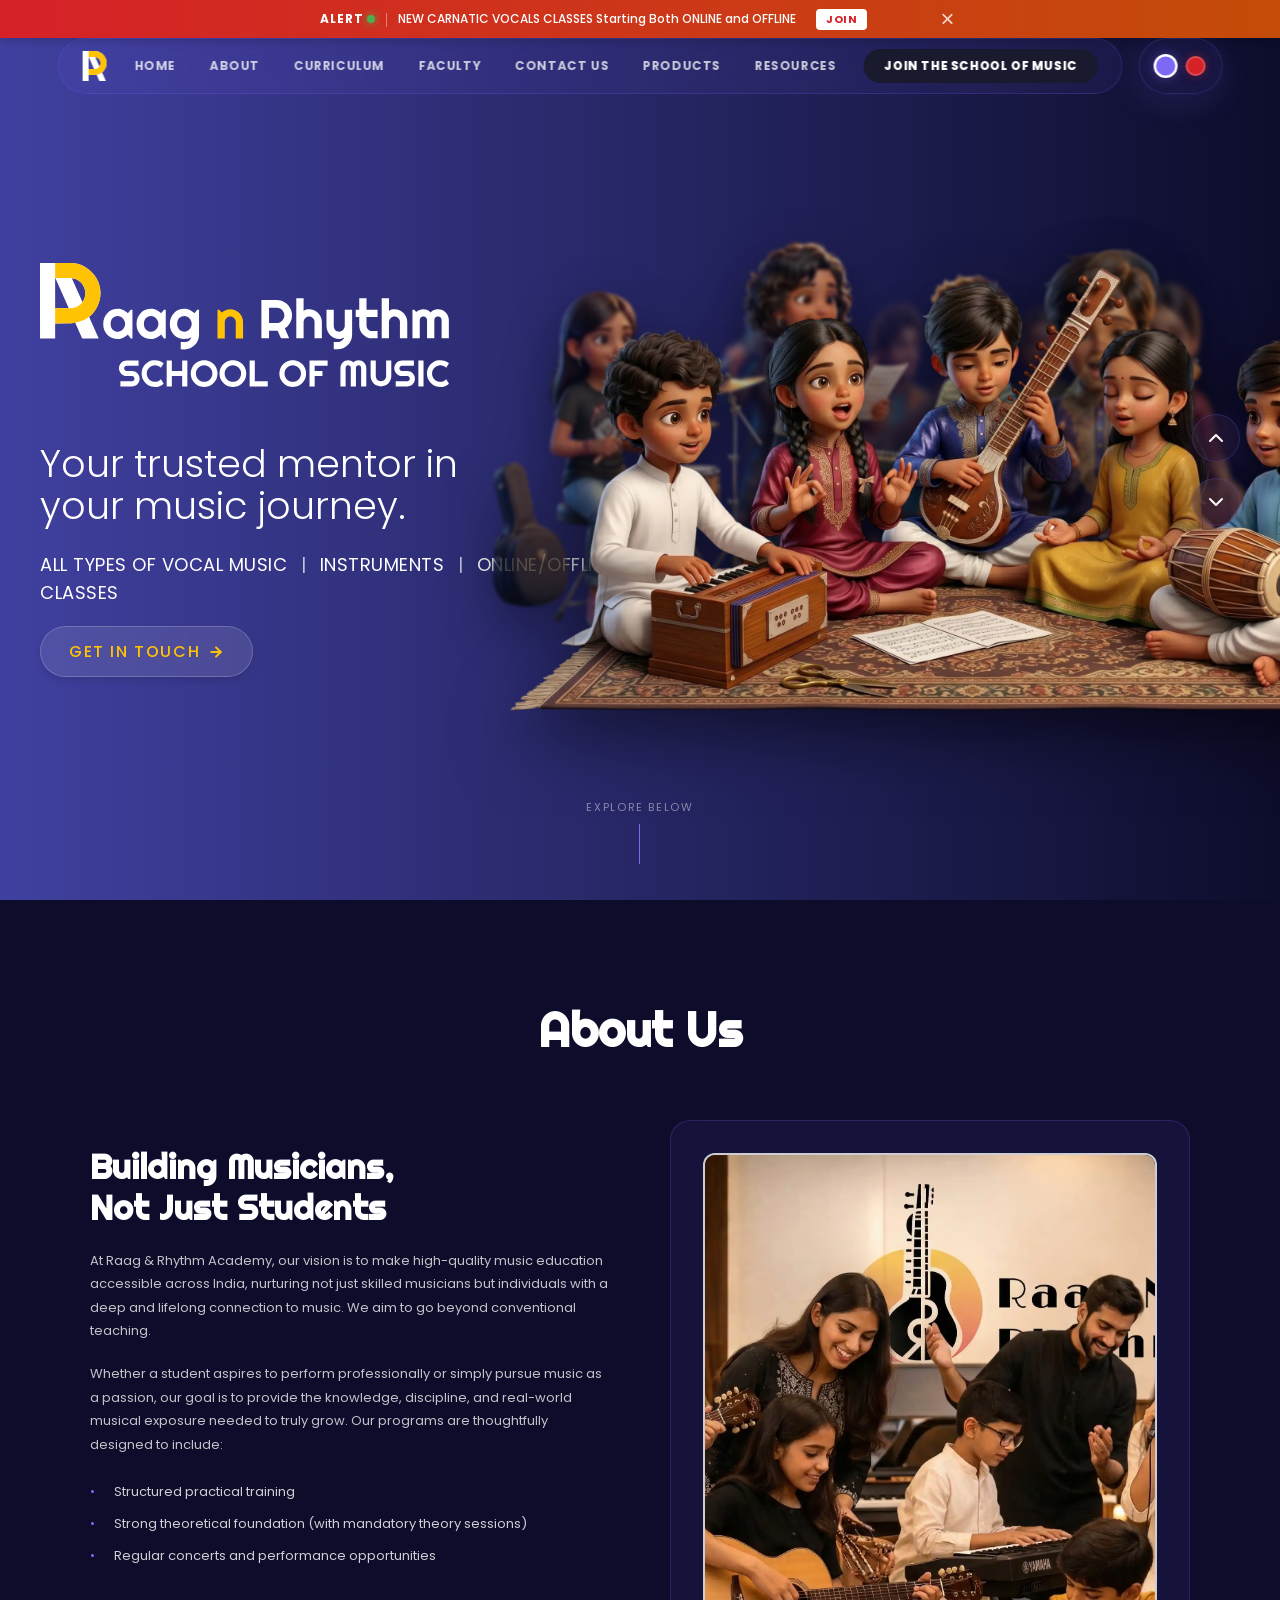
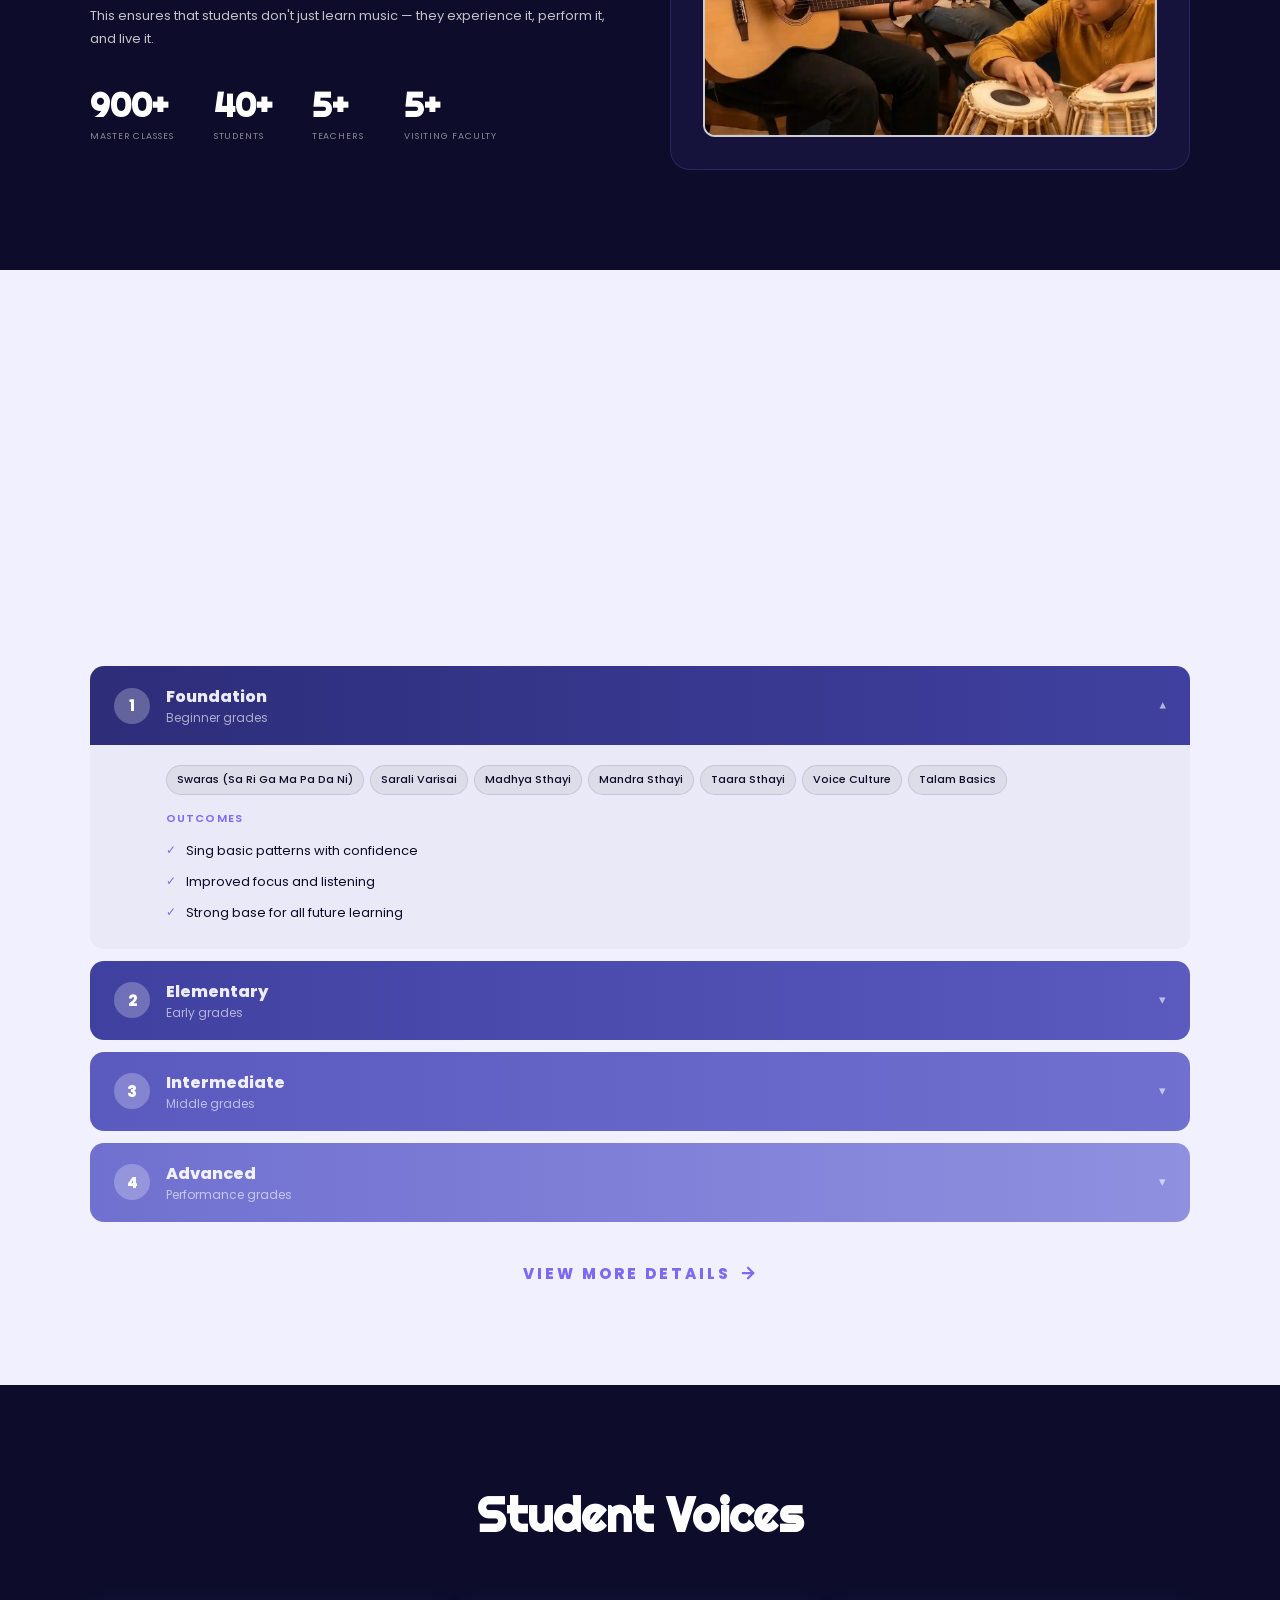
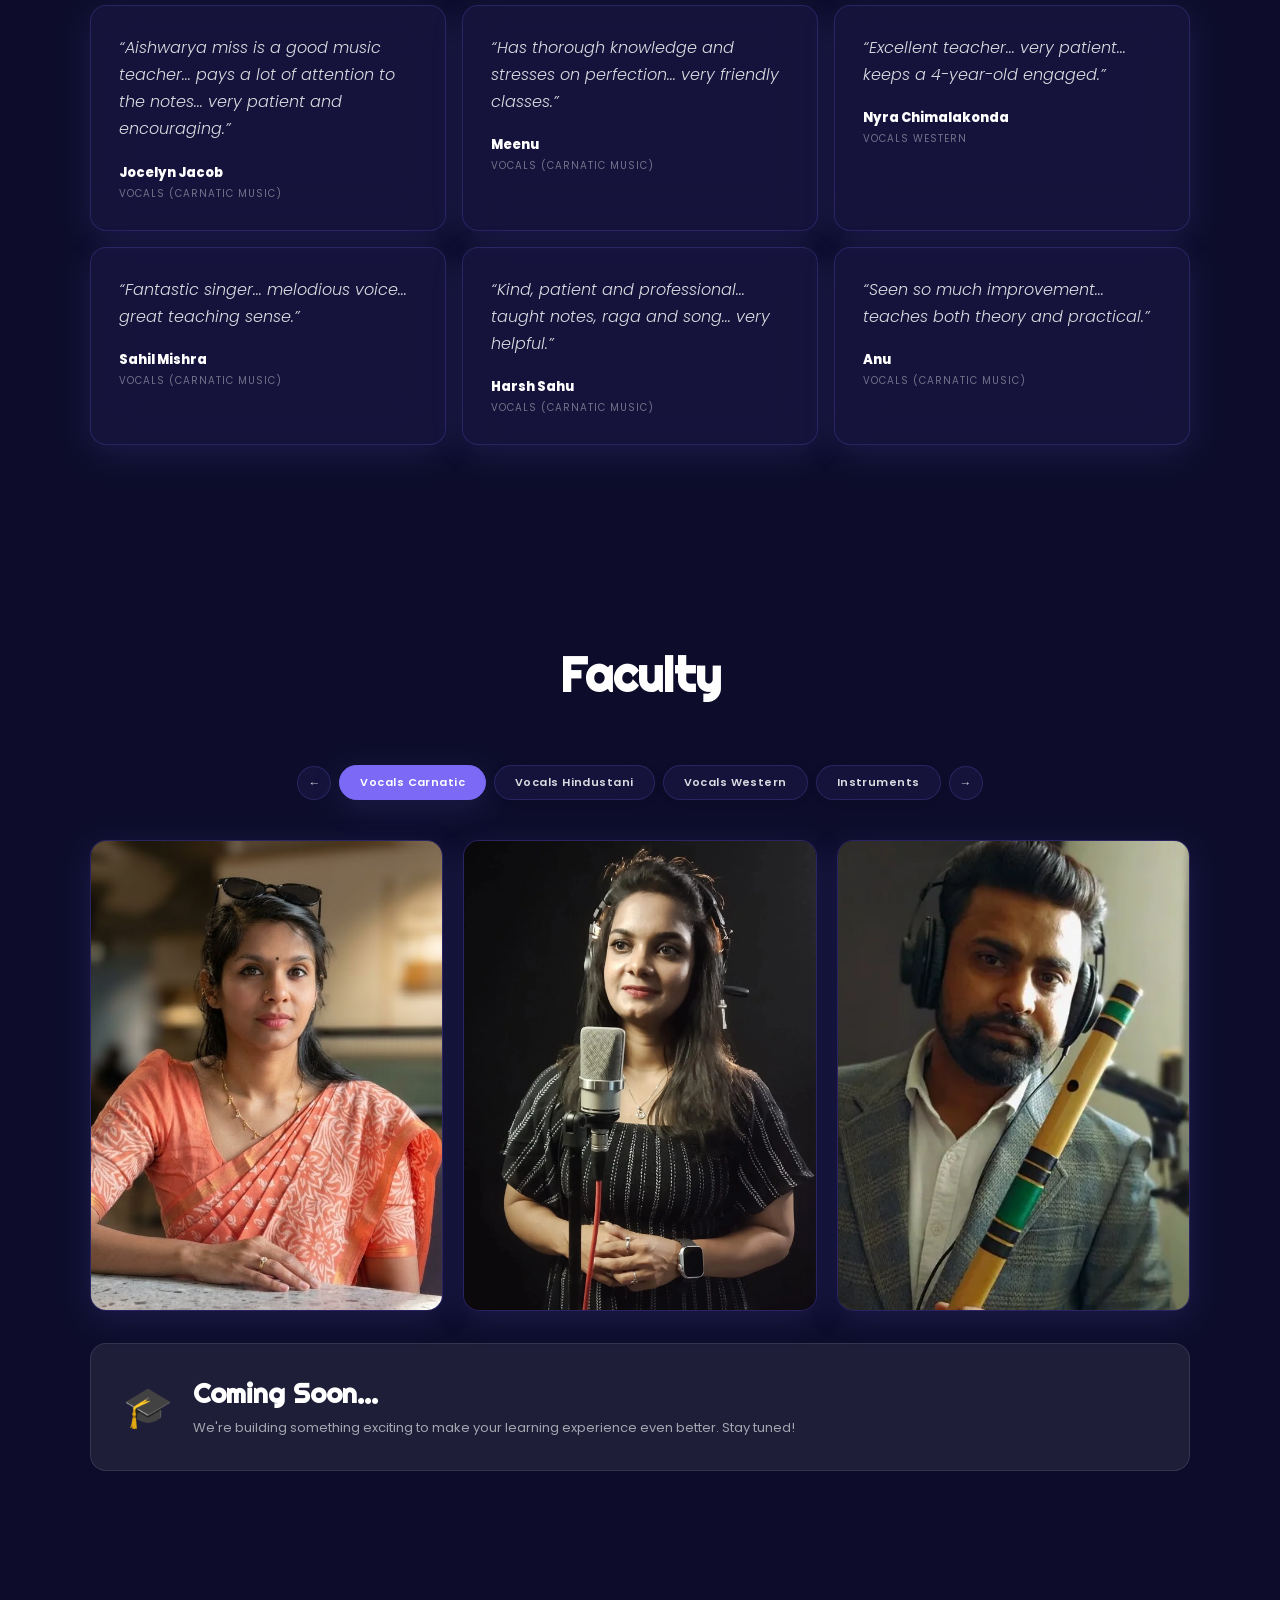
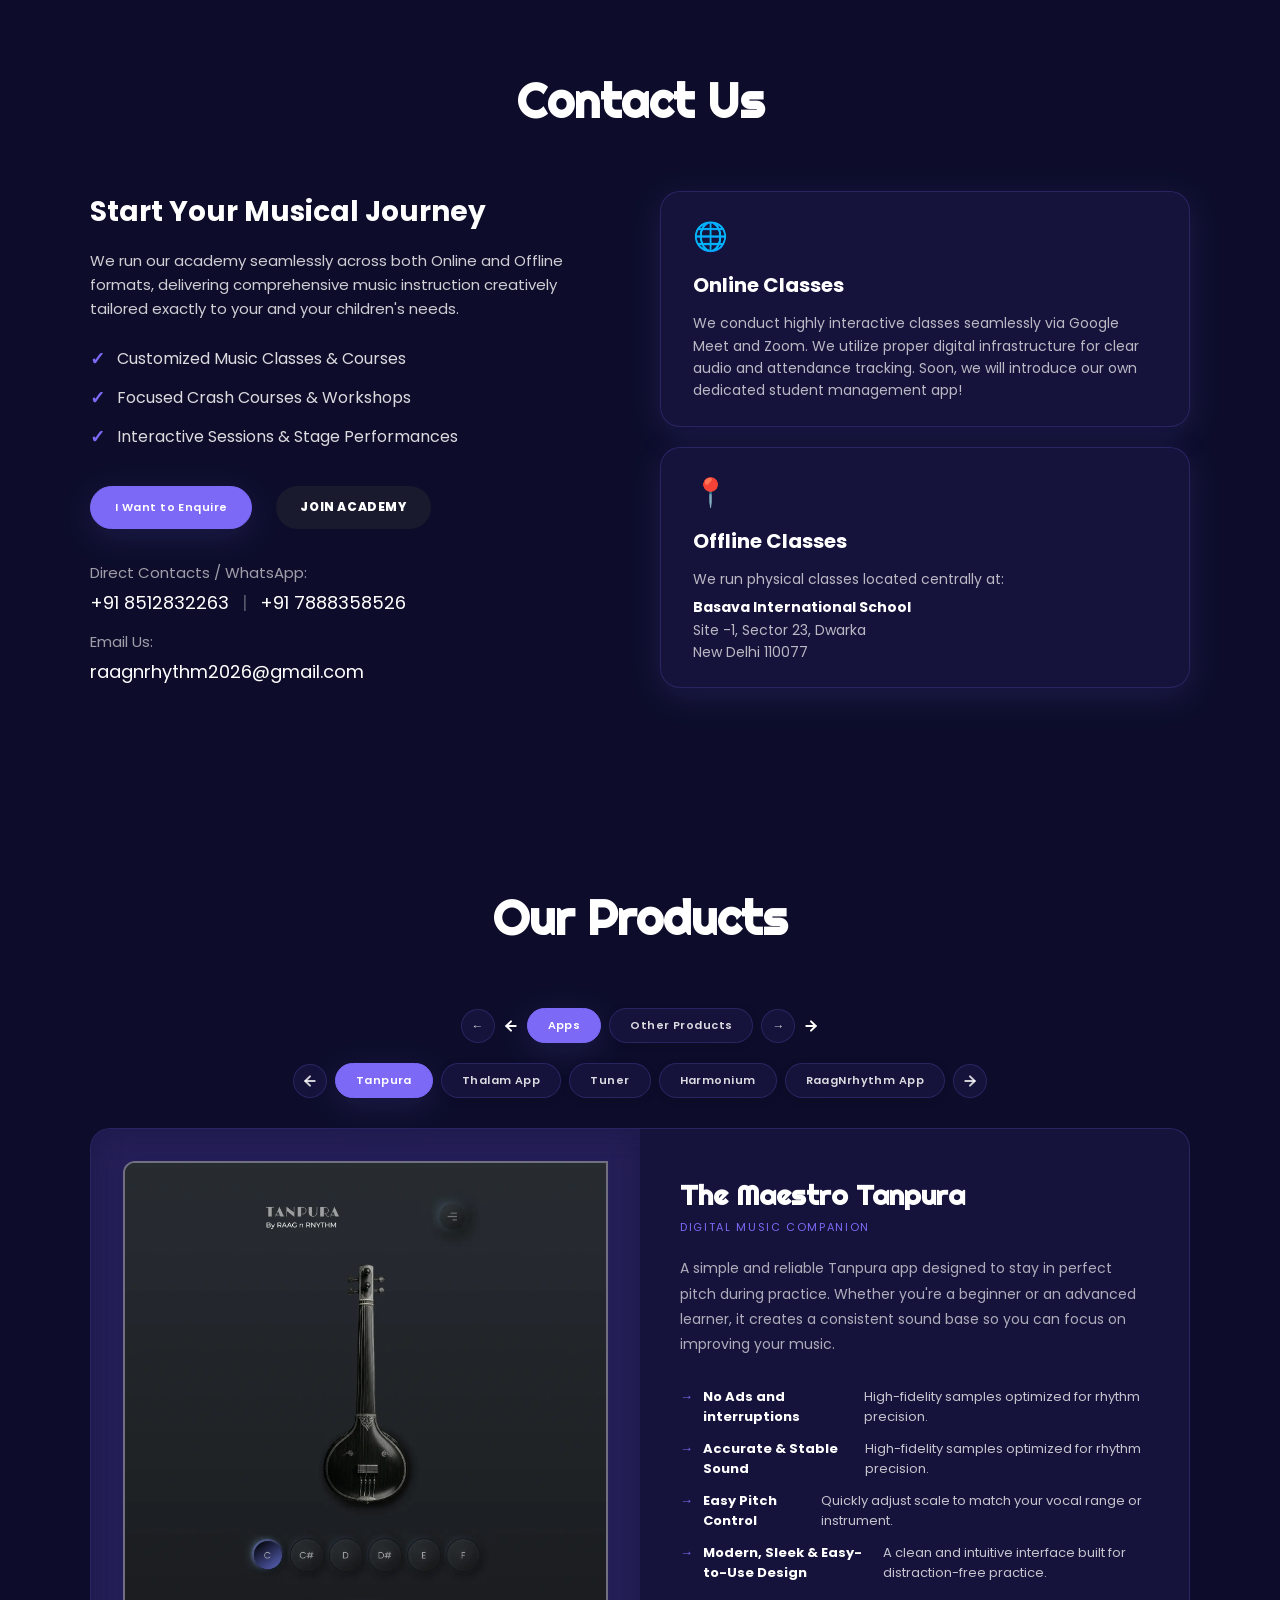
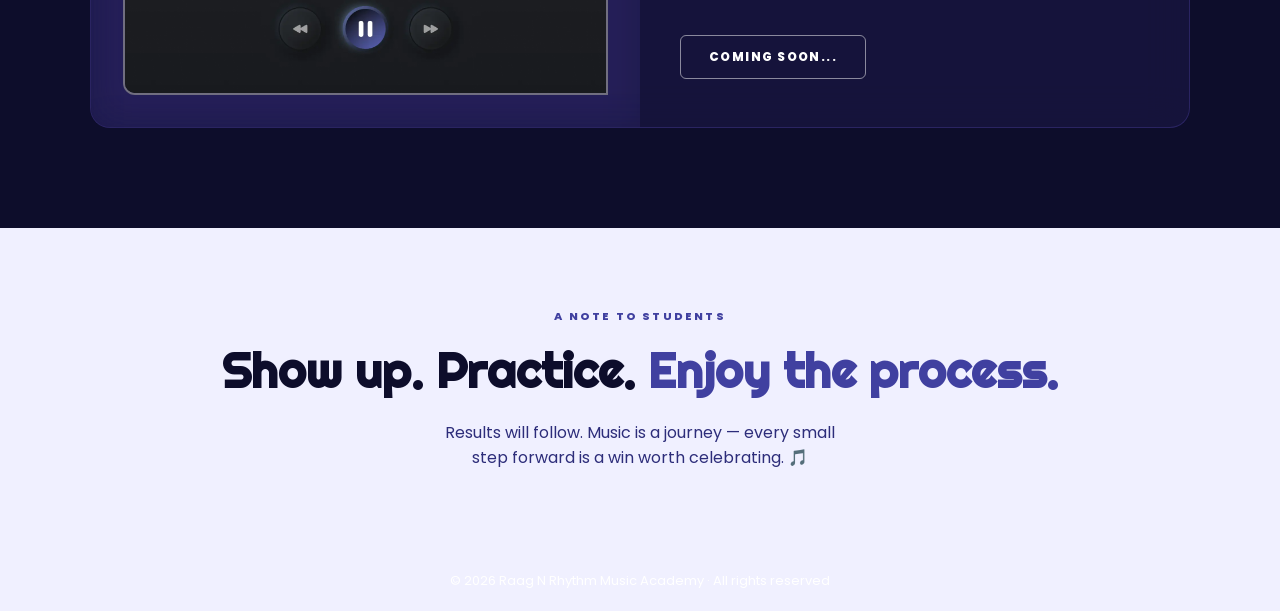
==== commit 57d8e306: "Fix visibility of curriculum tags and outcomes in white theme" ====
--- a/index.html
+++ b/index.html
@@ -1319,6 +1319,16 @@
     }
 
     .white-theme-section .level-body-inner {
+      color: var(--footer-text);
+    }
+
+    .white-theme-section .tag {
+      background: rgba(0, 0, 0, 0.05);
+      border-color: rgba(0, 0, 0, 0.1);
+      color: var(--footer-text);
+    }
+
+    .white-theme-section .outcomes-list li {
       color: var(--footer-text);
     }
 
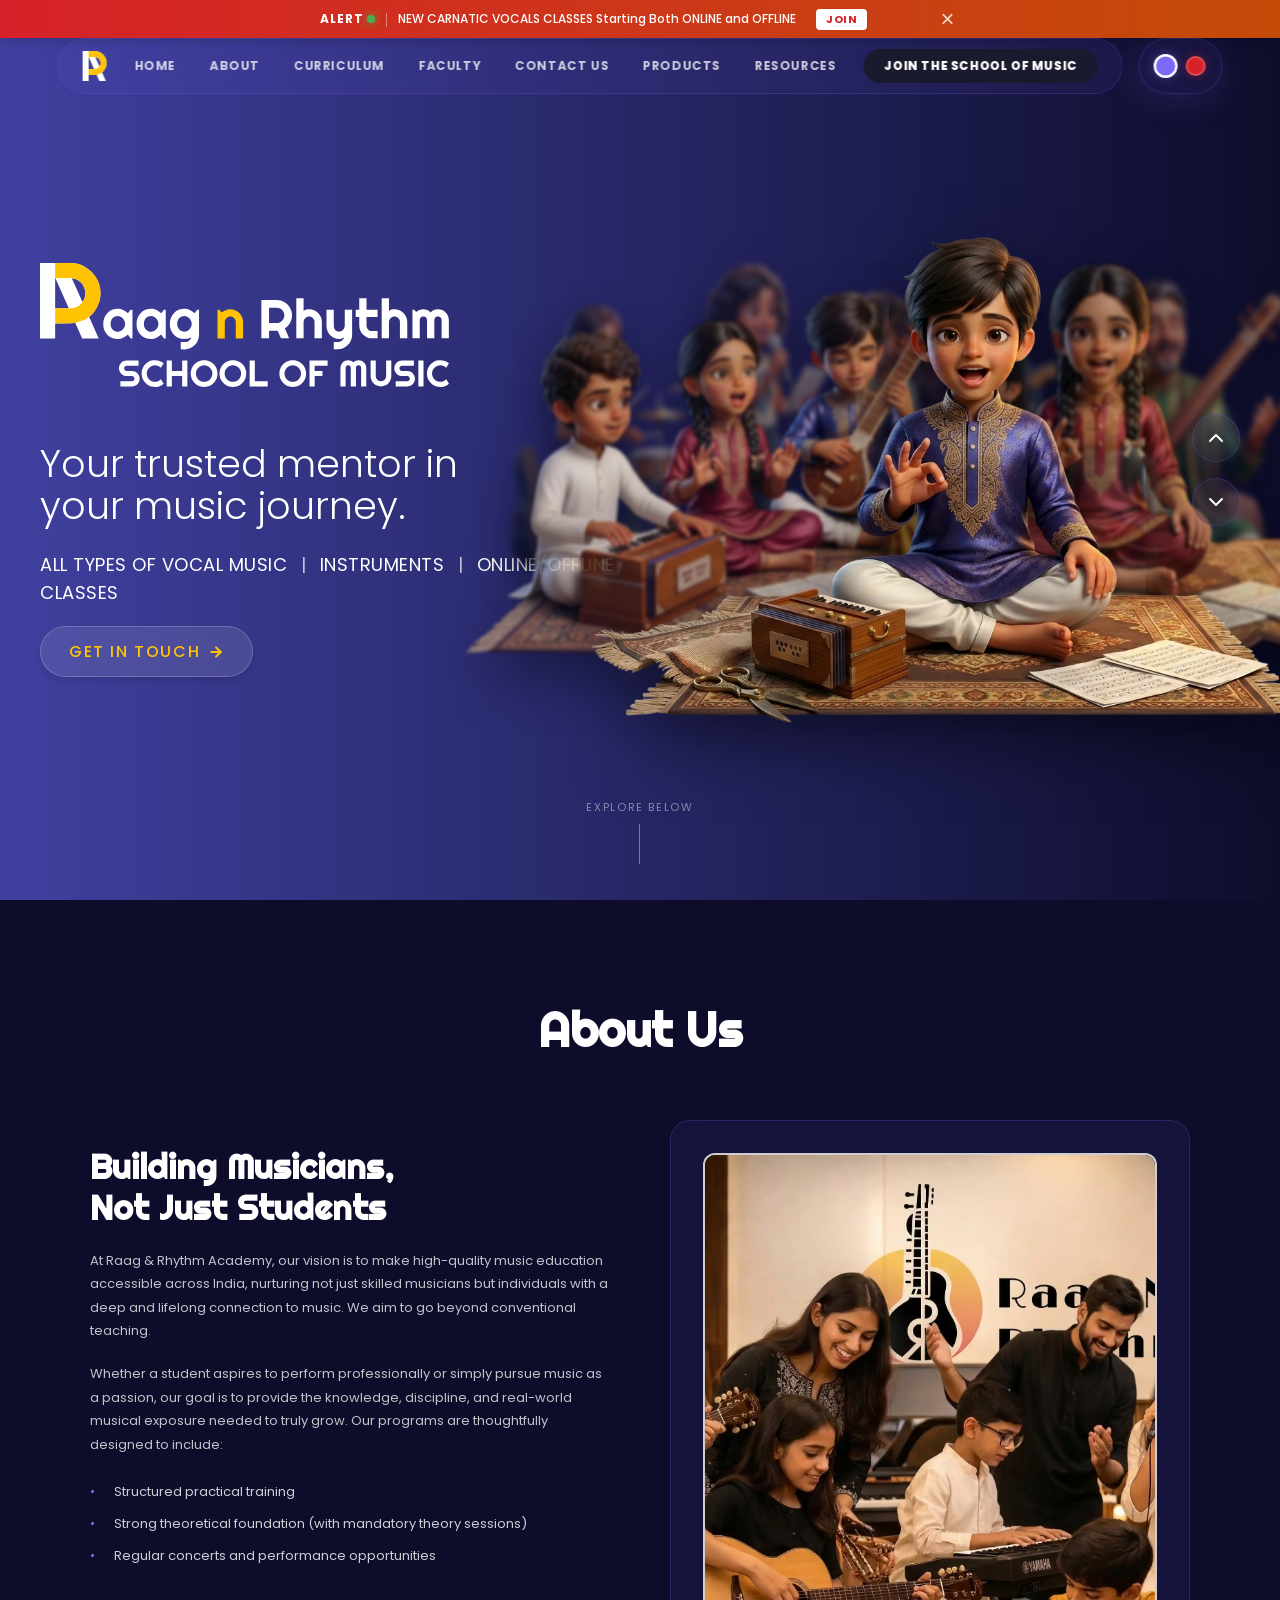
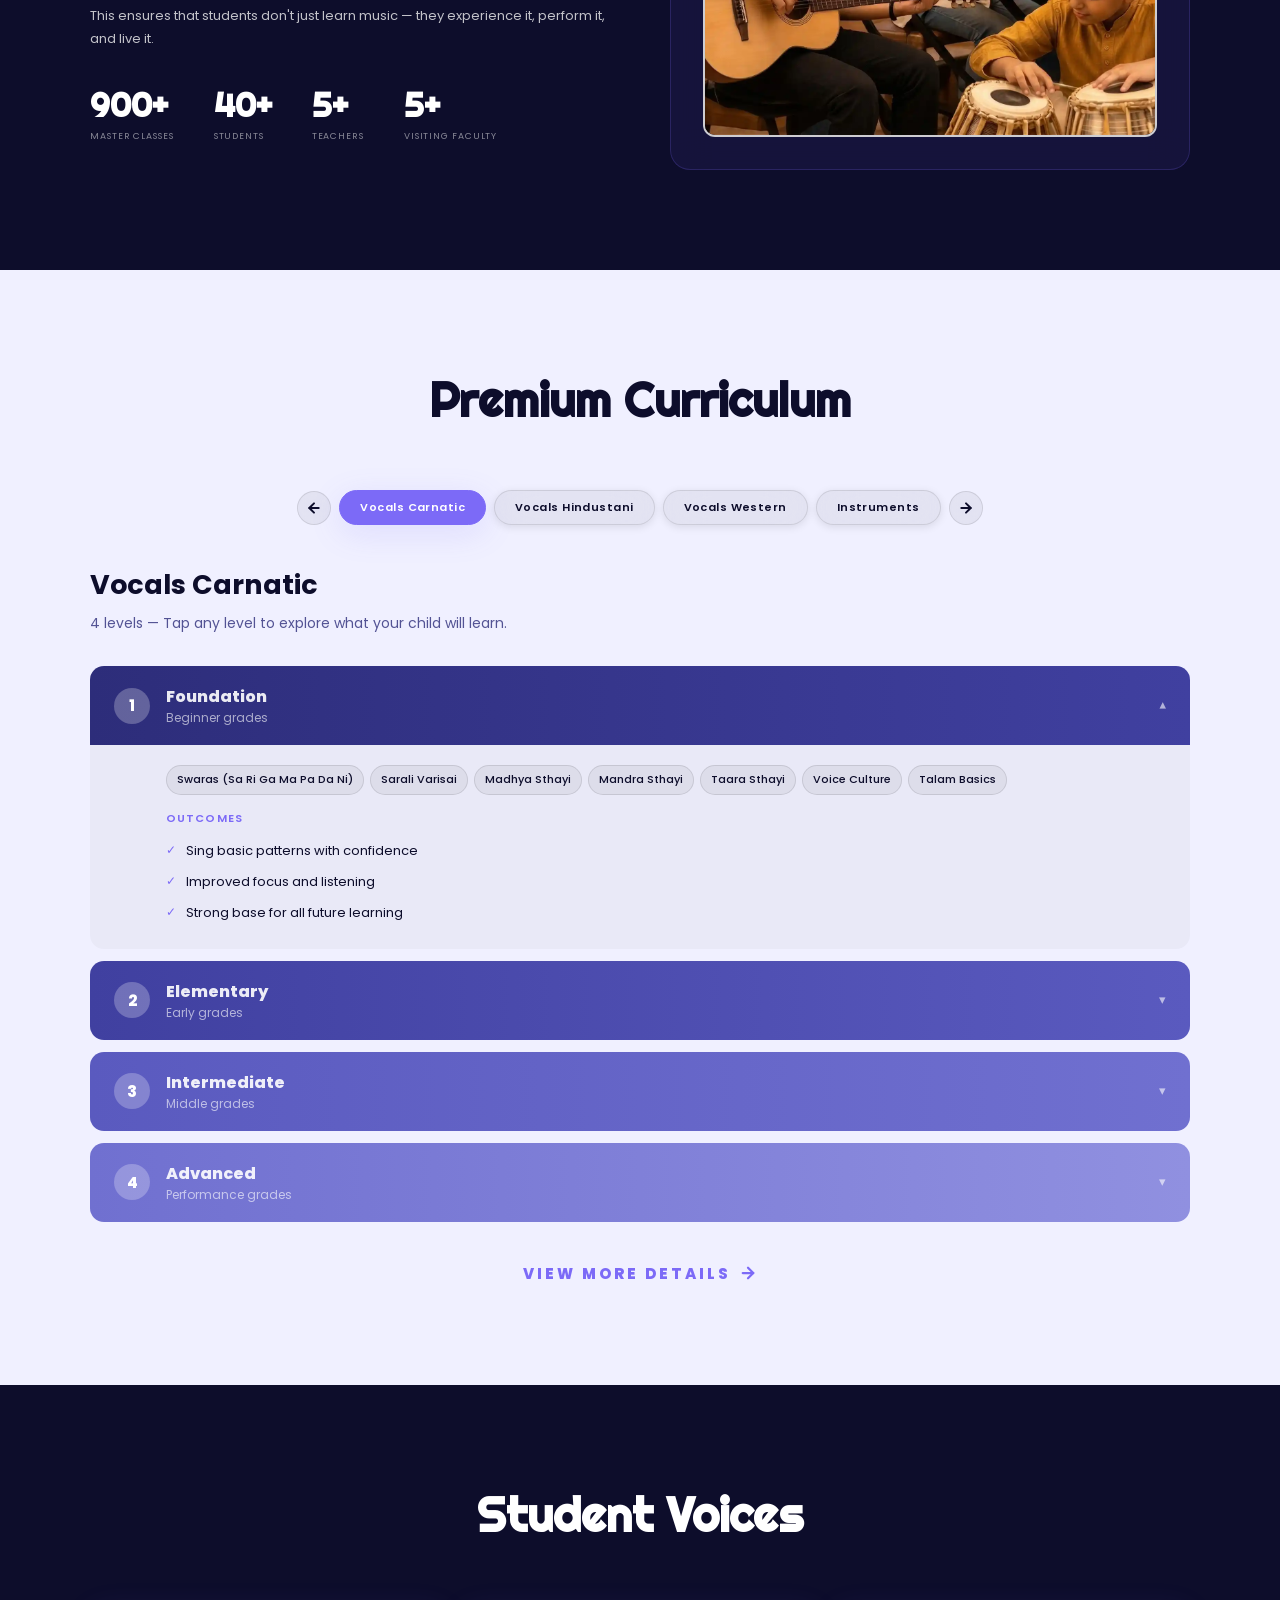
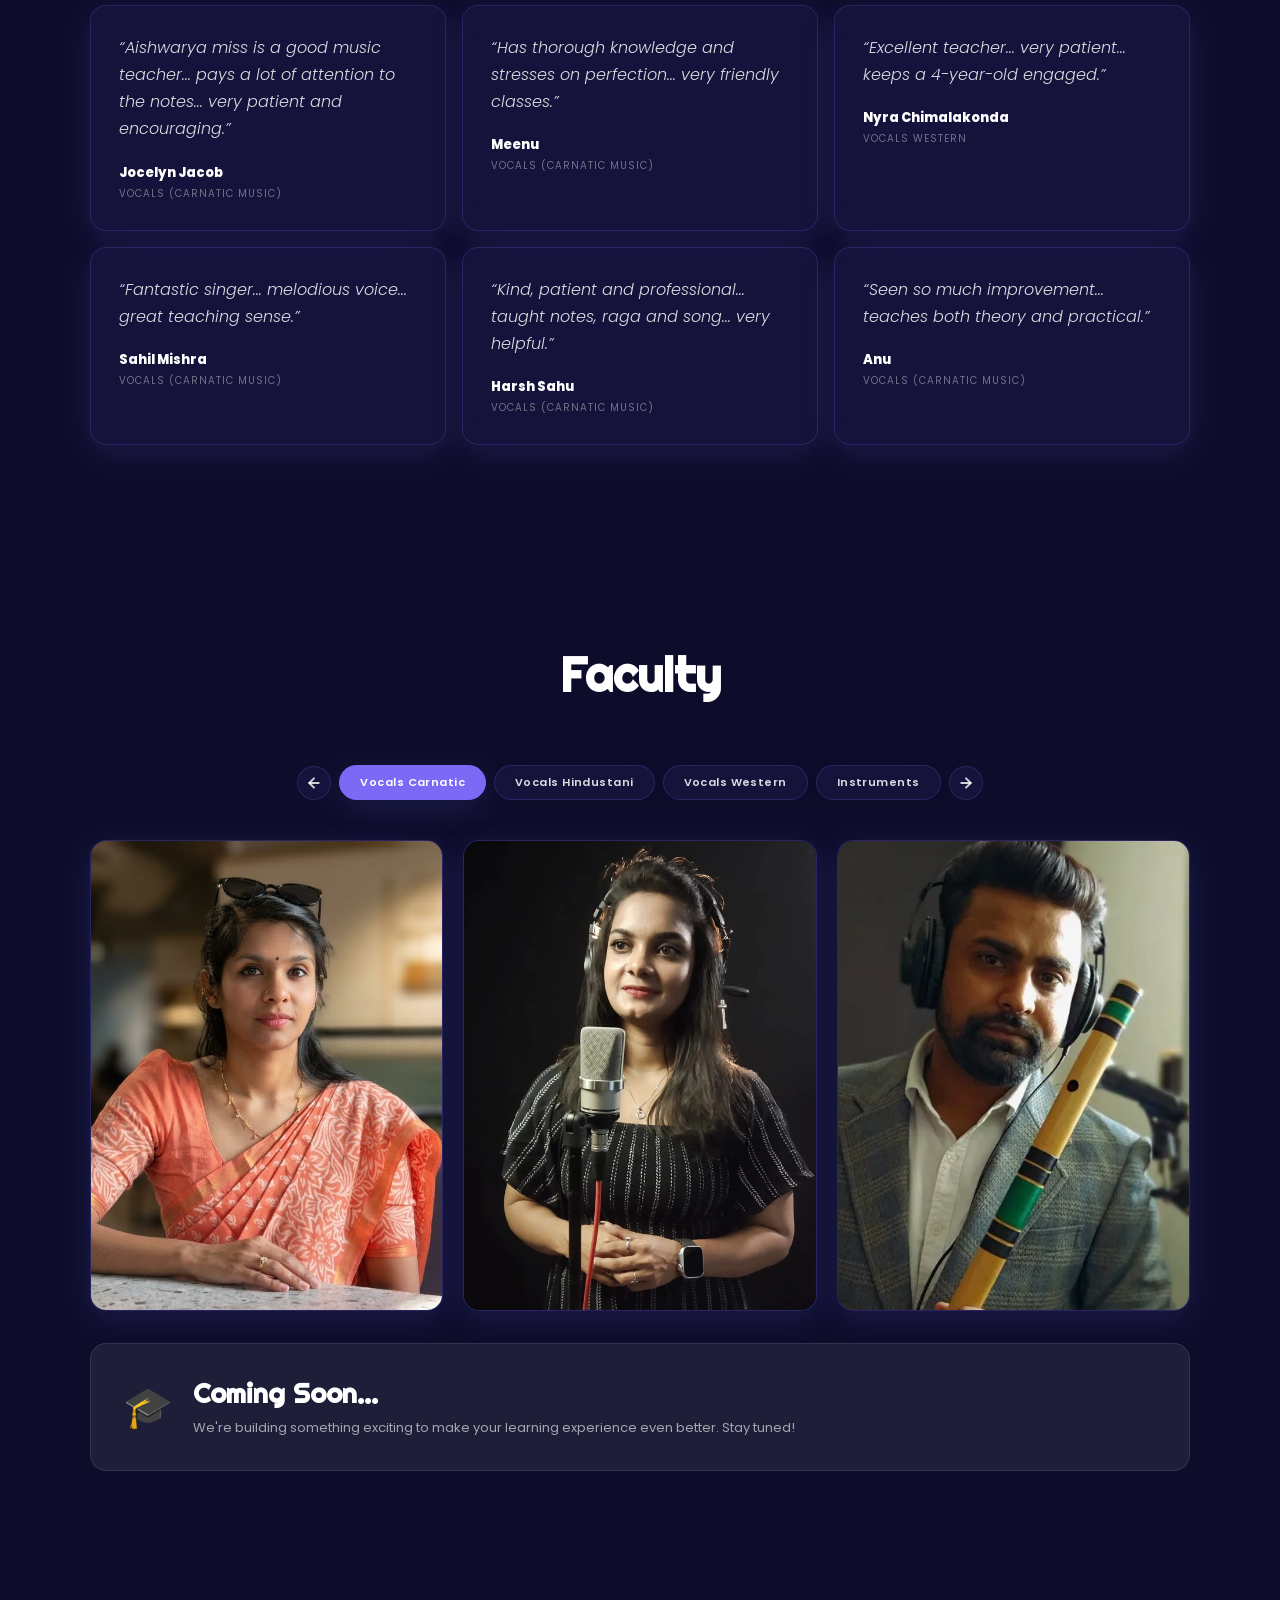
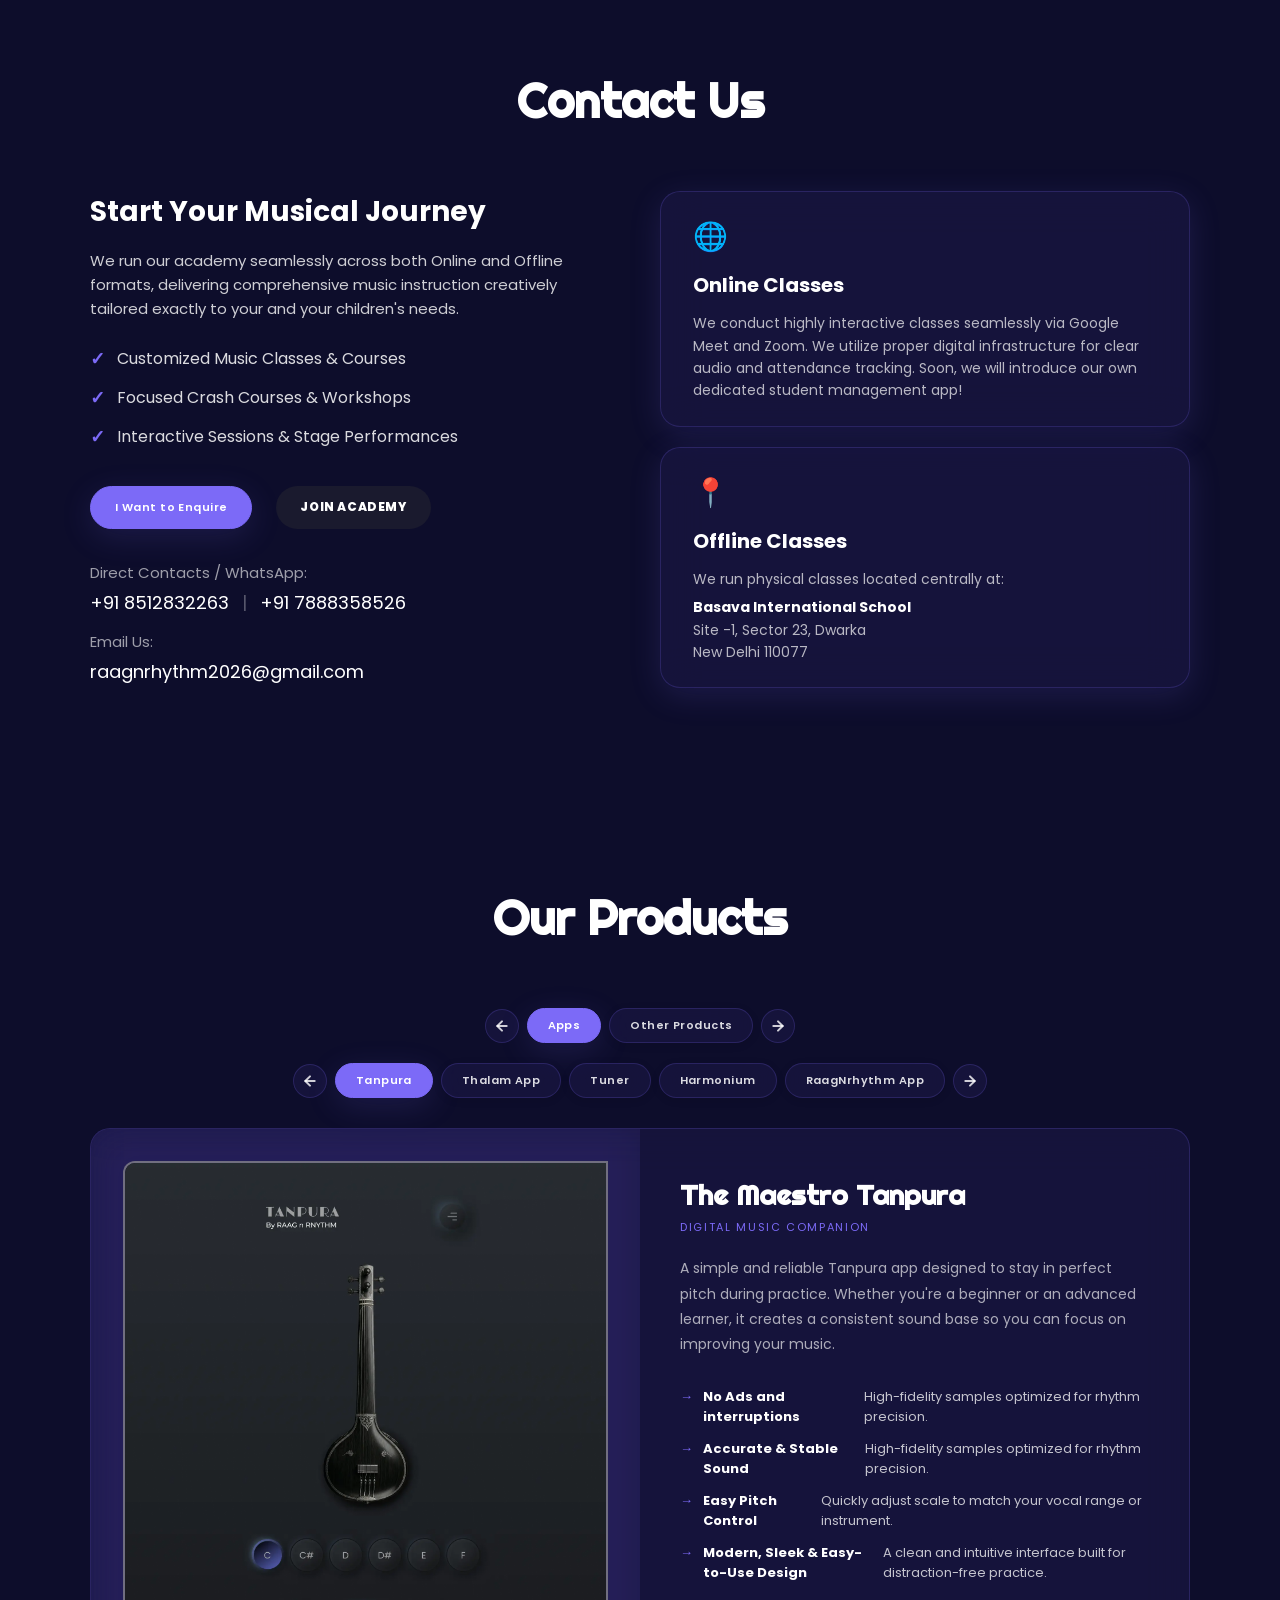
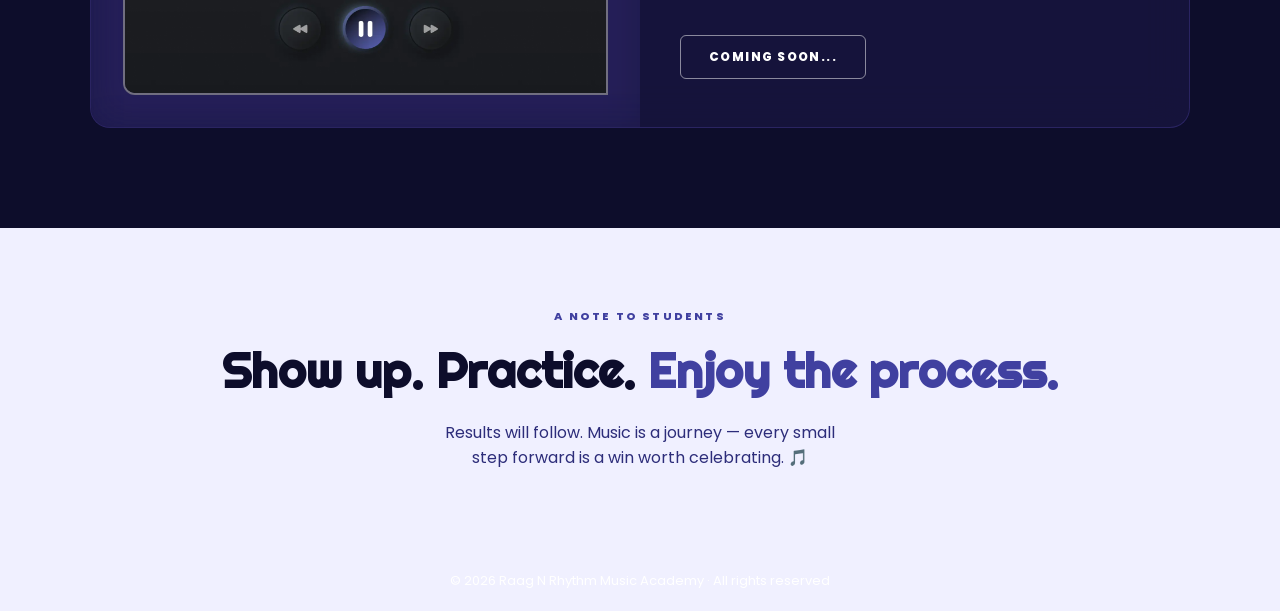
==== commit 4c46448d: "Remove redundant text arrows in Faculty and Products sections" ====
--- a/index.html
+++ b/index.html
@@ -26,7 +26,8 @@
   <meta name="twitter:card" content="summary_large_image">
   <meta name="twitter:image" content="https://raagnrhythm.com/assets/favicon/home-thumbnail.png">
 
-  <link rel="icon" type="image/svg+xml" href="assets/Logo.svg">
+  <link rel="icon" type="image/svg+xml" href="assets/Logo.svg" media="(prefers-color-scheme: light)">
+  <link rel="icon" type="image/svg+xml" href="assets/Logo_Dark.svg" media="(prefers-color-scheme: dark)">
   <link rel="apple-touch-icon" href="assets/Logo.svg">
   <link href="https://fonts.googleapis.com/css2?family=Righteous&family=Poppins:wght@300;400;500;600;700&display=swap"
     rel="stylesheet">
@@ -918,7 +919,7 @@
     }
 
     .level-item.open .level-body {
-      max-height: 300px;
+      max-height: 1000px;
     }
 
     .level-body-inner {
@@ -2308,12 +2309,24 @@
     <div style="max-width:1100px;margin:0 auto;">
       <h2 class="section-title reveal">Faculty</h2>
       <div class="faculty-tabs reveal">
-        <button class="tab-arrow">←</button>
+        <button class="tab-arrow">
+          <svg width="16" height="16" viewBox="0 0 24 24" fill="none" stroke="currentColor" stroke-width="3"
+            stroke-linecap="round" stroke-linejoin="round" style="transform: rotate(180deg);">
+            <line x1="5" y1="12" x2="19" y2="12"></line>
+            <polyline points="12 5 19 12 12 19"></polyline>
+          </svg>
+        </button>
         <button class="tab-btn active">Vocals Carnatic</button>
         <button class="tab-btn">Vocals Hindustani</button>
         <button class="tab-btn">Vocals Western</button>
         <button class="tab-btn">Instruments</button>
-        <button class="tab-arrow">→</button>
+        <button class="tab-arrow">
+          <svg width="16" height="16" viewBox="0 0 24 24" fill="none" stroke="currentColor" stroke-width="3"
+            stroke-linecap="round" stroke-linejoin="round">
+            <line x1="5" y1="12" x2="19" y2="12"></line>
+            <polyline points="12 5 19 12 12 19"></polyline>
+          </svg>
+        </button>
       </div>
       <div class="faculty-grid reveal">
         <div class="faculty-card">
@@ -2419,20 +2432,22 @@
     <div style="max-width:1100px;margin:0 auto;">
       <h2 class="section-title reveal">Our Products</h2>
       <div class="product-tabs faculty-tabs reveal" id="productTabs" style="margin-bottom: 20px;">
-        <button class="tab-arrow" id="productPrev" style="padding: 0;">←</button>
-        <svg width="16" height="16" viewBox="0 0 24 24" fill="none" stroke="currentColor" stroke-width="3"
-          stroke-linecap="round" stroke-linejoin="round" style="transform: rotate(180deg);">
-          <line x1="5" y1="12" x2="19" y2="12"></line>
-          <polyline points="12 5 19 12 12 19"></polyline>
-        </svg>
+        <button class="tab-arrow" id="productPrev" style="padding: 0;">
+          <svg width="16" height="16" viewBox="0 0 24 24" fill="none" stroke="currentColor" stroke-width="3"
+            stroke-linecap="round" stroke-linejoin="round" style="transform: rotate(180deg);">
+            <line x1="5" y1="12" x2="19" y2="12"></line>
+            <polyline points="12 5 19 12 12 19"></polyline>
+          </svg>
+        </button>
         <button class="tab-btn active" data-cat="apps">Apps</button>
         <button class="tab-btn" data-cat="others">Other Products</button>
-        <button class="tab-arrow" id="productNext" style="padding: 0;">→</button>
-        <svg width="16" height="16" viewBox="0 0 24 24" fill="none" stroke="currentColor" stroke-width="3"
-          stroke-linecap="round" stroke-linejoin="round">
-          <line x1="5" y1="12" x2="19" y2="12"></line>
-          <polyline points="12 5 19 12 12 19"></polyline>
-        </svg>
+        <button class="tab-arrow" id="productNext" style="padding: 0;">
+          <svg width="16" height="16" viewBox="0 0 24 24" fill="none" stroke="currentColor" stroke-width="3"
+            stroke-linecap="round" stroke-linejoin="round">
+            <line x1="5" y1="12" x2="19" y2="12"></line>
+            <polyline points="12 5 19 12 12 19"></polyline>
+          </svg>
+        </button>
       </div>
       <!-- APP SUB-TABS -->
       <div class="app-tabs faculty-tabs reveal" id="appSelector" style="margin-bottom: 30px;">
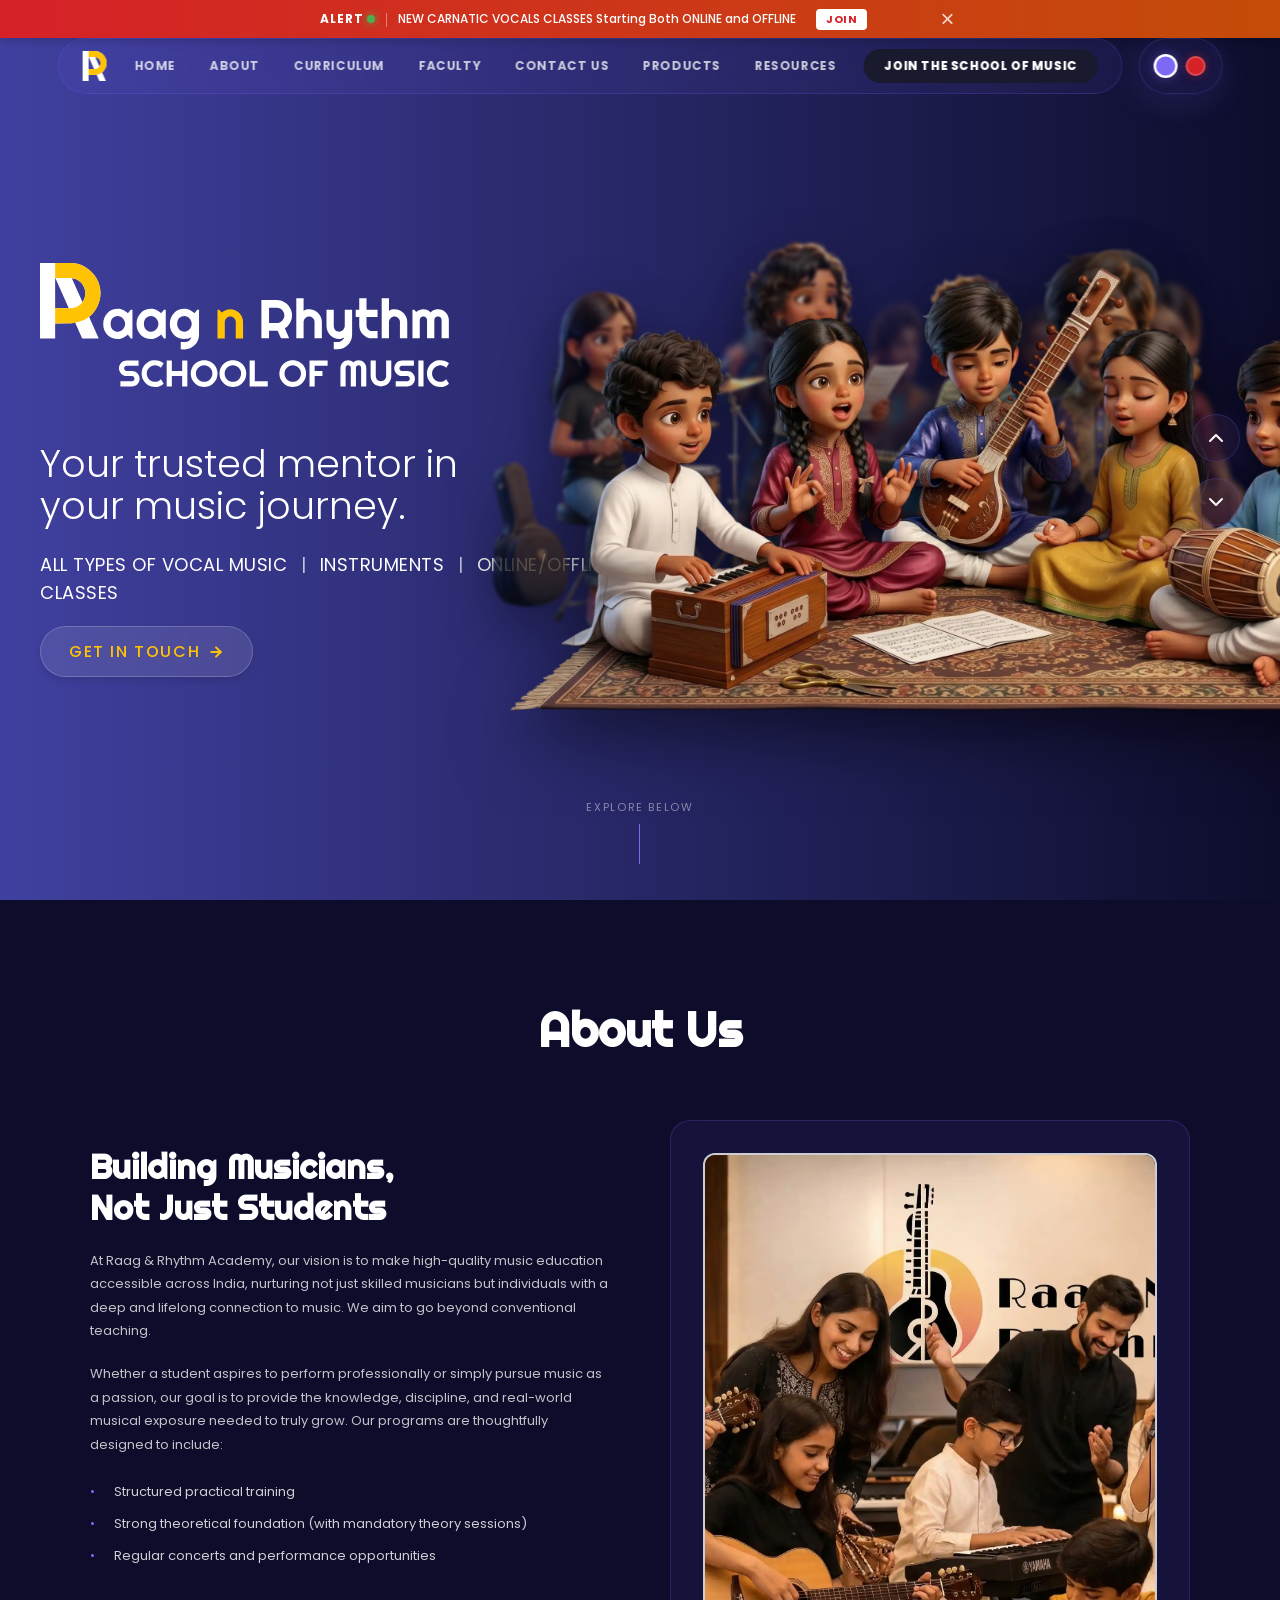
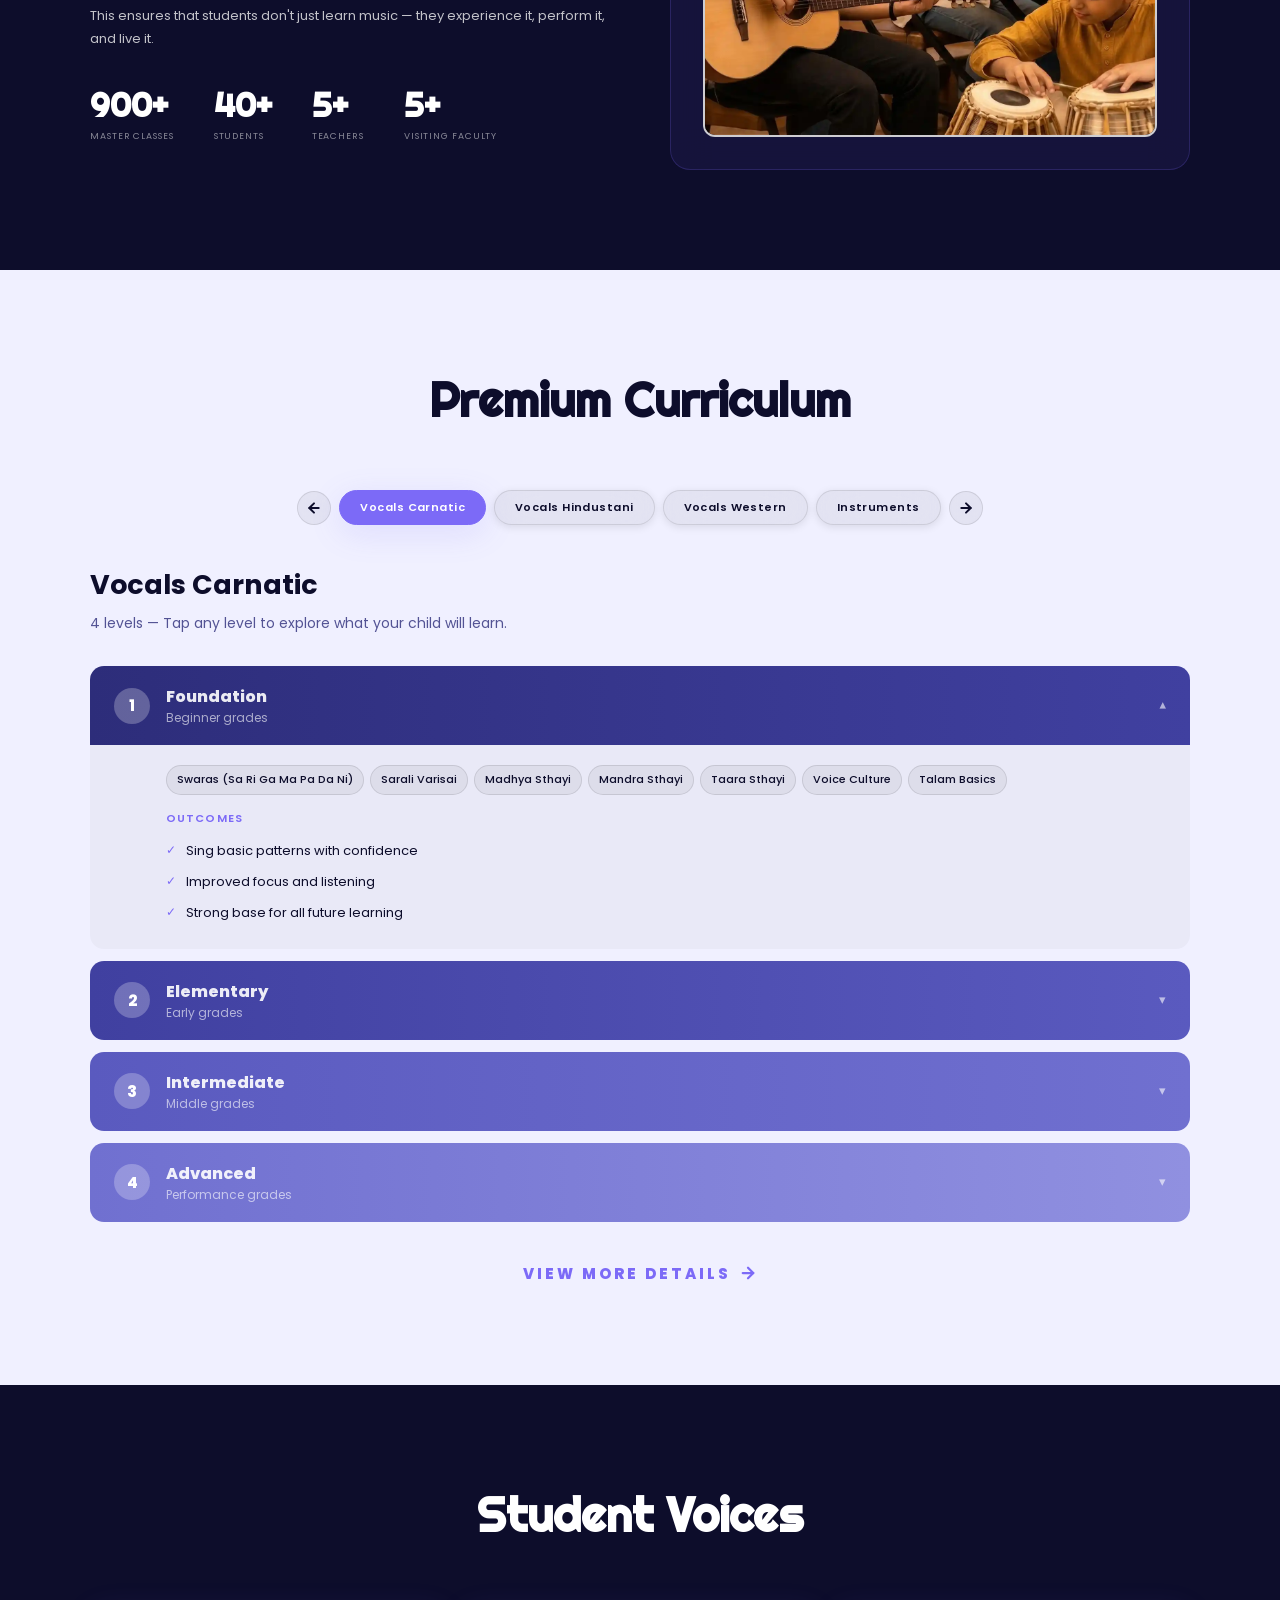
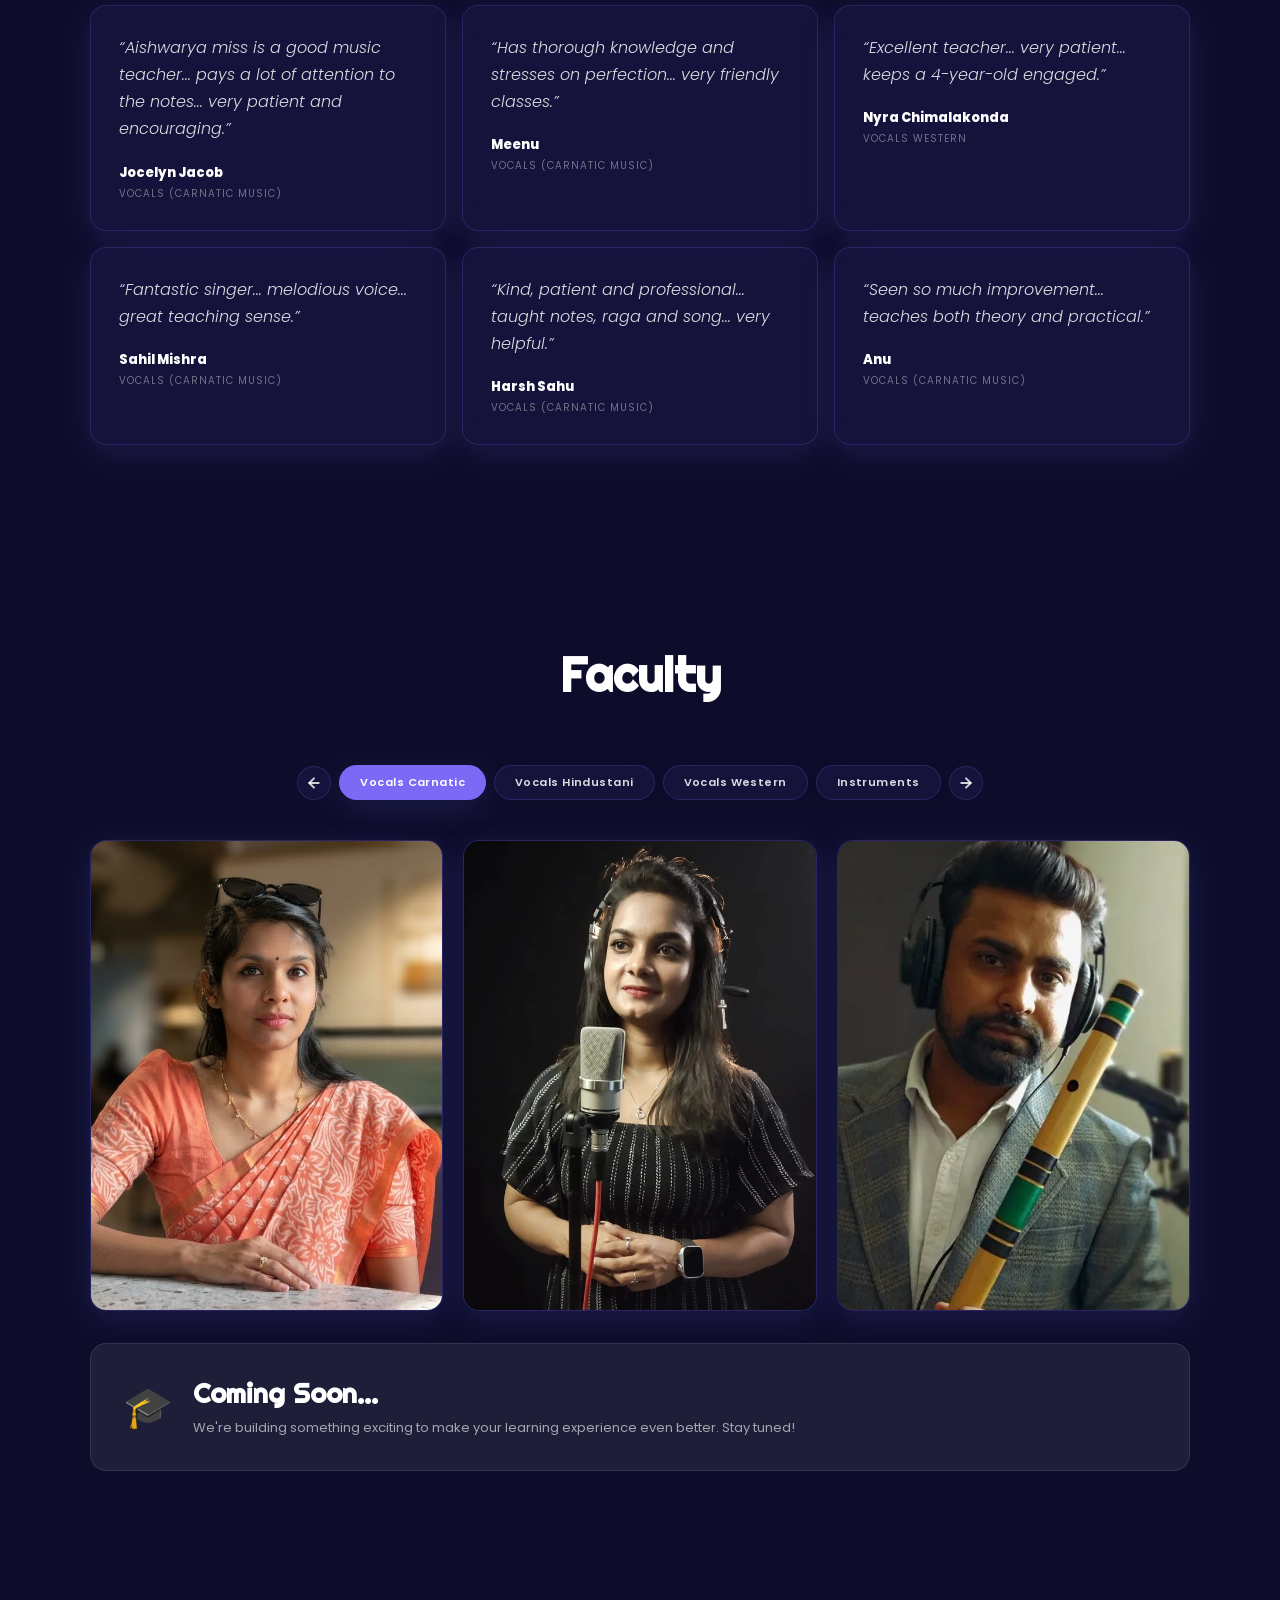
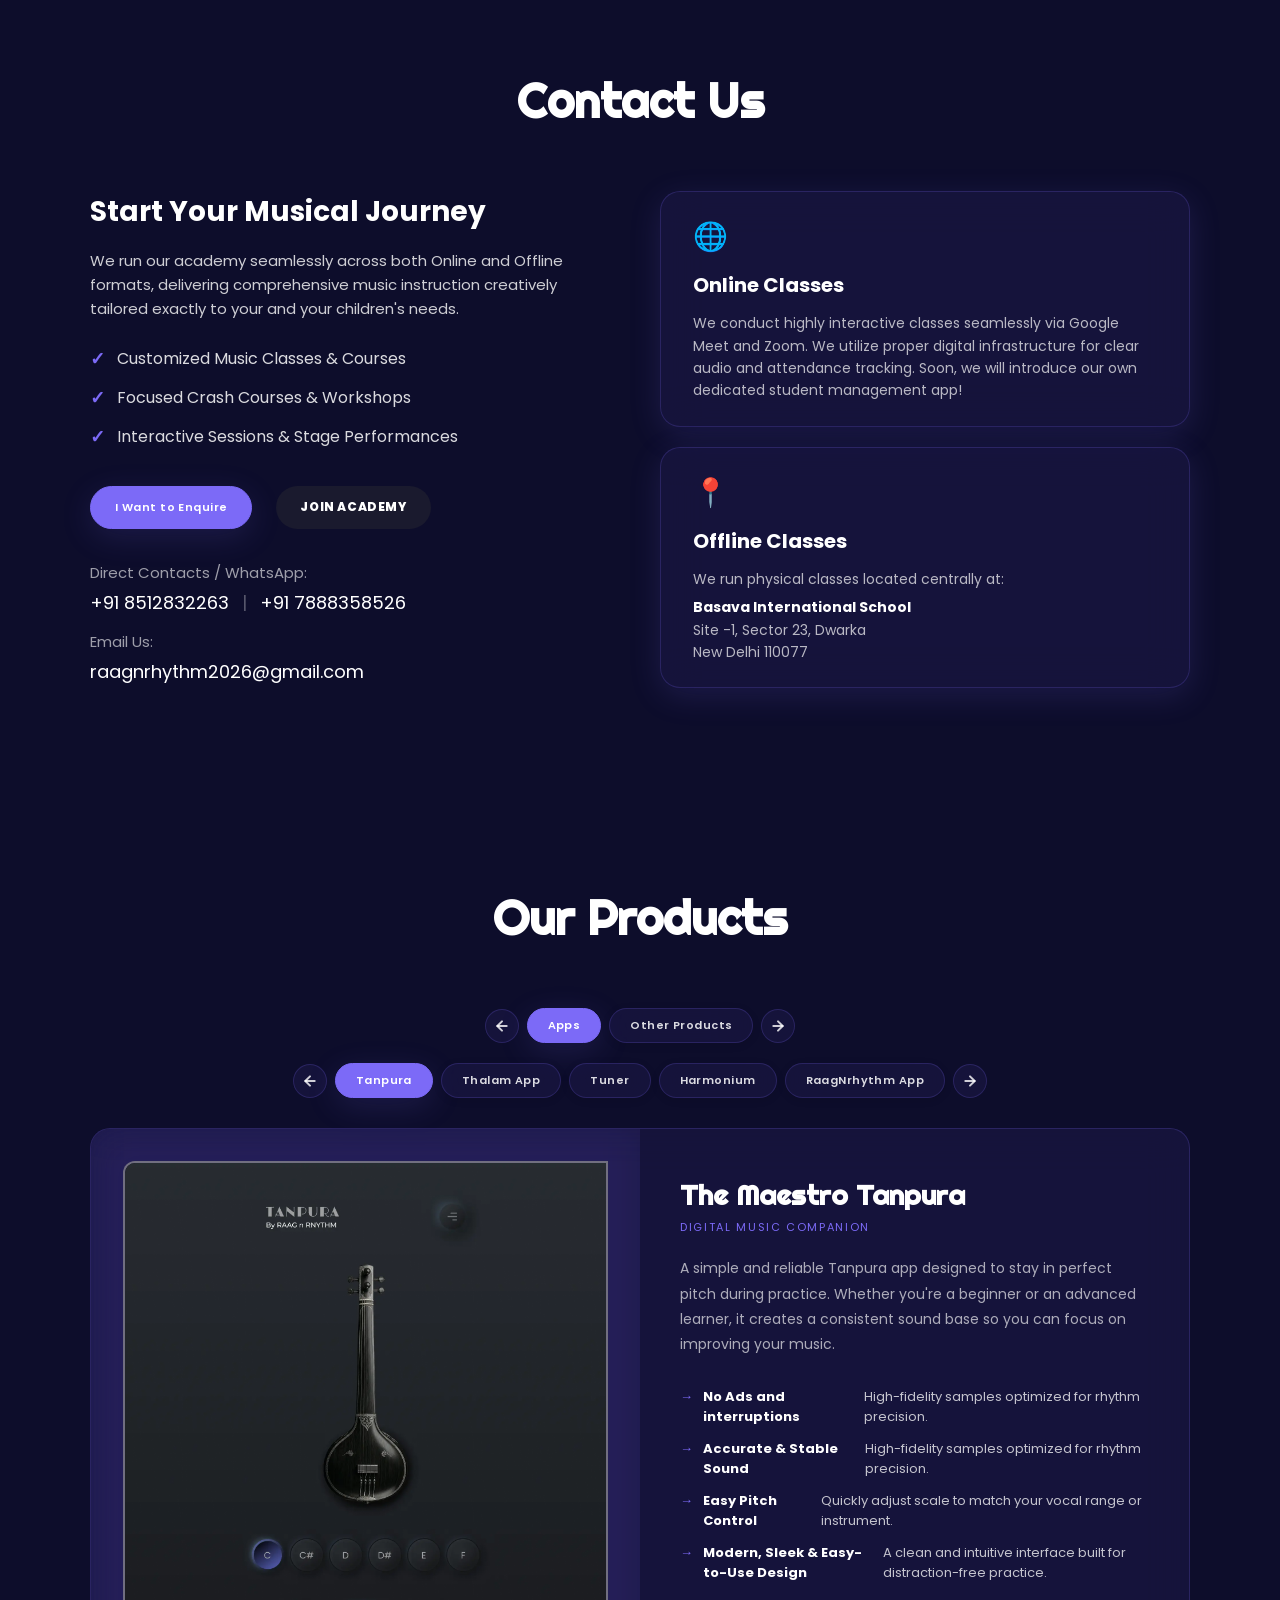
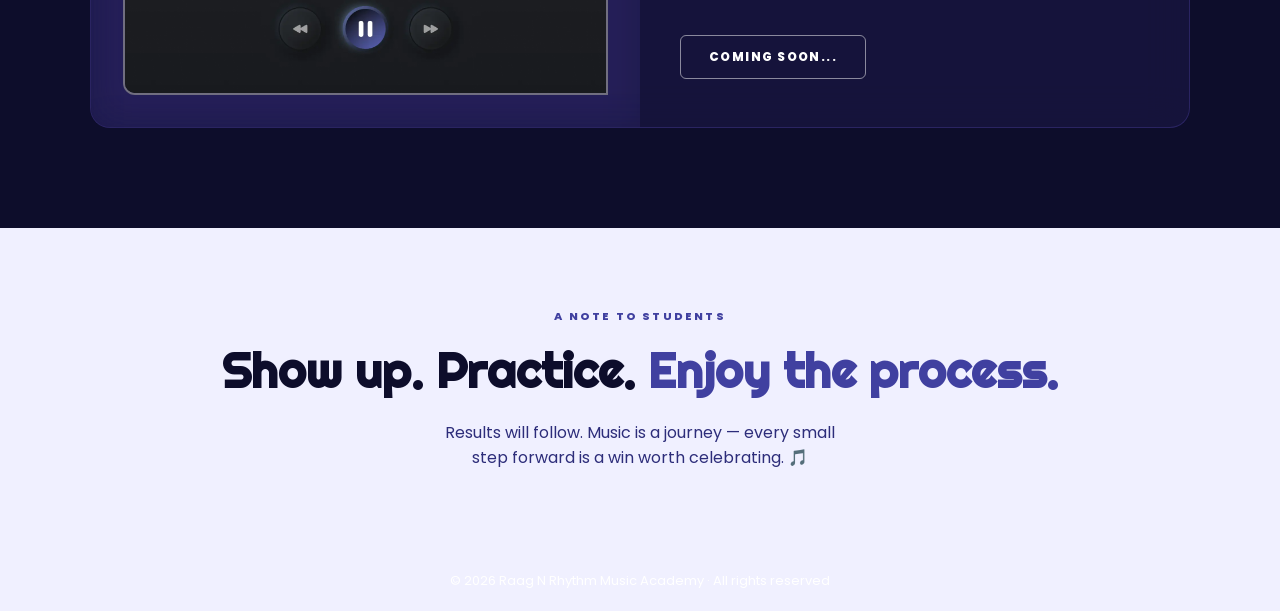
==== commit 5d586c60: "Update social media thumbnails to .webp versions" ====
--- a/index.html
+++ b/index.html
@@ -20,11 +20,11 @@
   <!-- Social Media & Search Engine Previews -->
   <meta property="og:title" content="Raag N Rhythm Music Academy">
   <meta property="og:description" content="Excellence in Music Education. Join us to explore the rhythm of your soul.">
-  <meta property="og:image" content="https://raagnrhythm.com/assets/favicon/home-thumbnail.png">
+  <meta property="og:image" content="https://raagnrhythm.com/assets/favicon/home-thumbnail.webp">
   <meta property="og:url" content="https://raagnrhythm.com">
   <meta property="og:type" content="website">
   <meta name="twitter:card" content="summary_large_image">
-  <meta name="twitter:image" content="https://raagnrhythm.com/assets/favicon/home-thumbnail.png">
+  <meta name="twitter:image" content="https://raagnrhythm.com/assets/favicon/home-thumbnail.webp">
 
   <link rel="icon" type="image/svg+xml" href="assets/Logo.svg" media="(prefers-color-scheme: light)">
   <link rel="icon" type="image/svg+xml" href="assets/Logo_Dark.svg" media="(prefers-color-scheme: dark)">
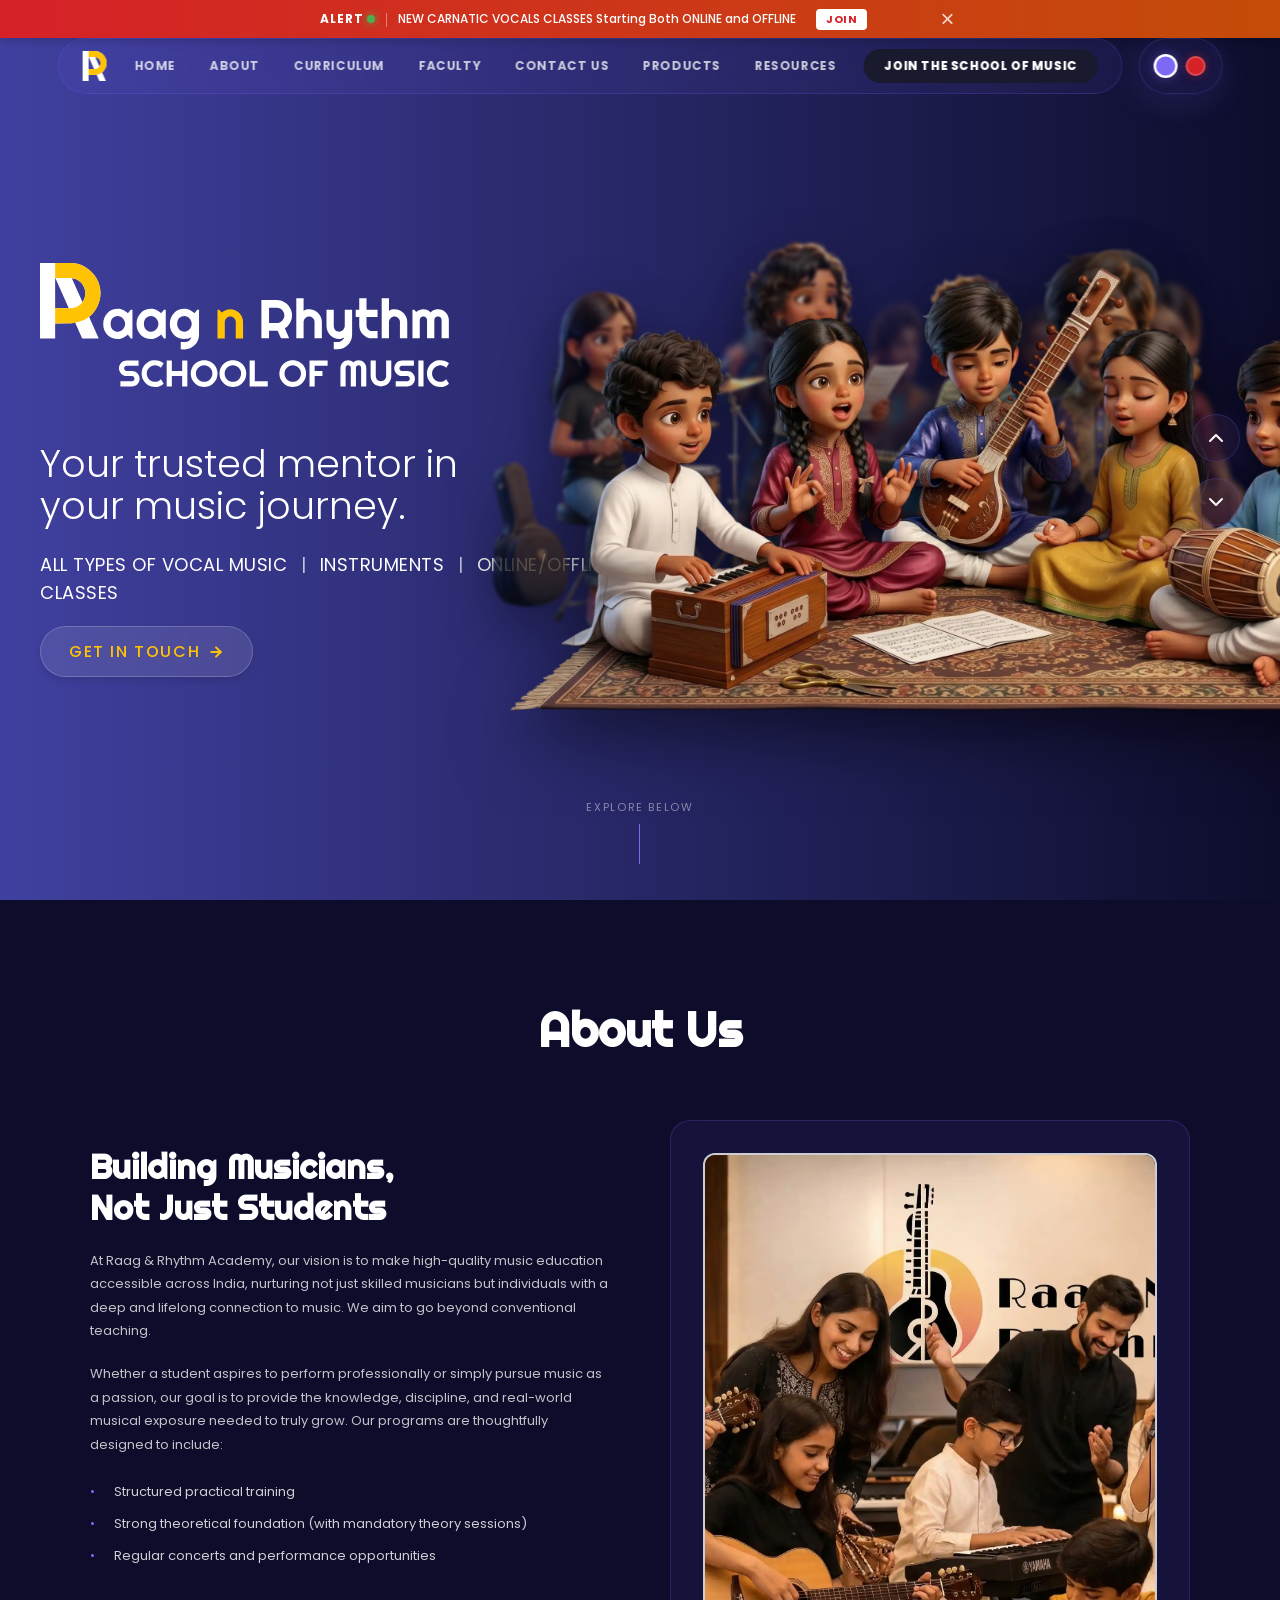
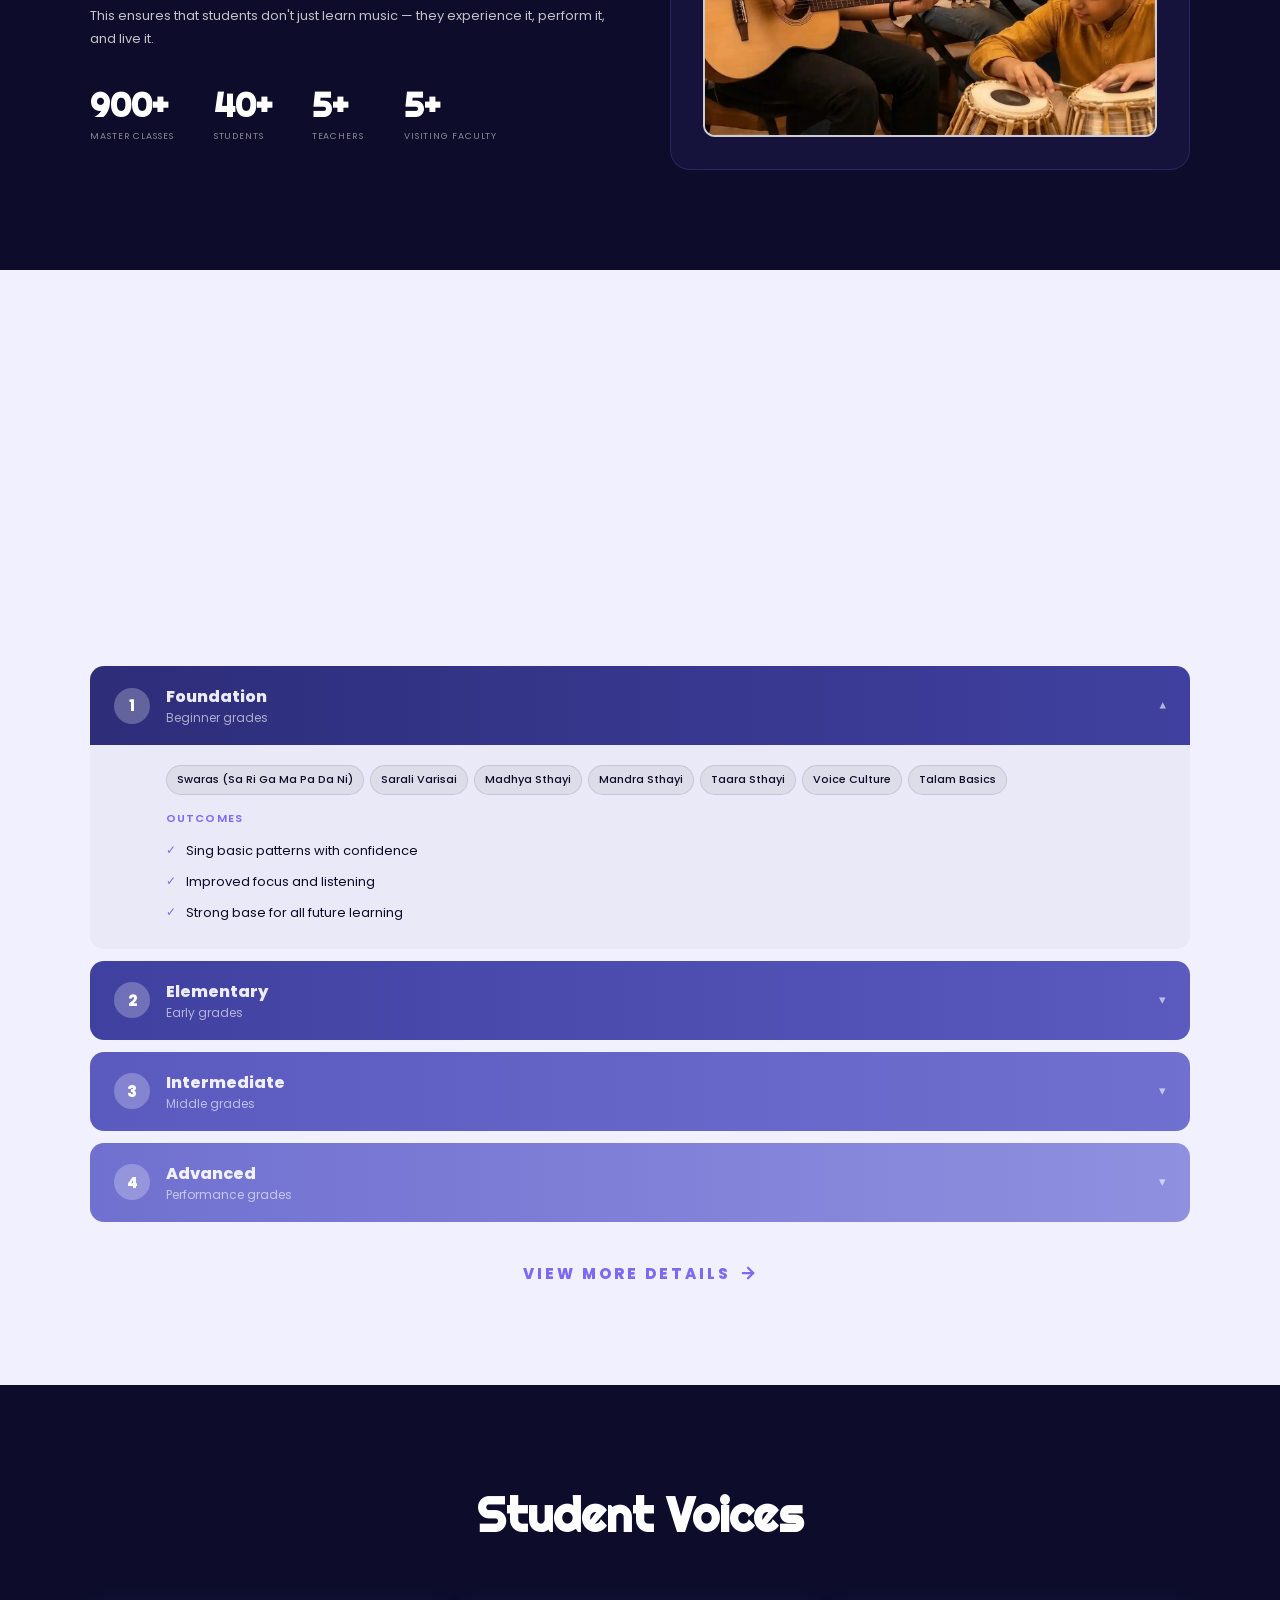
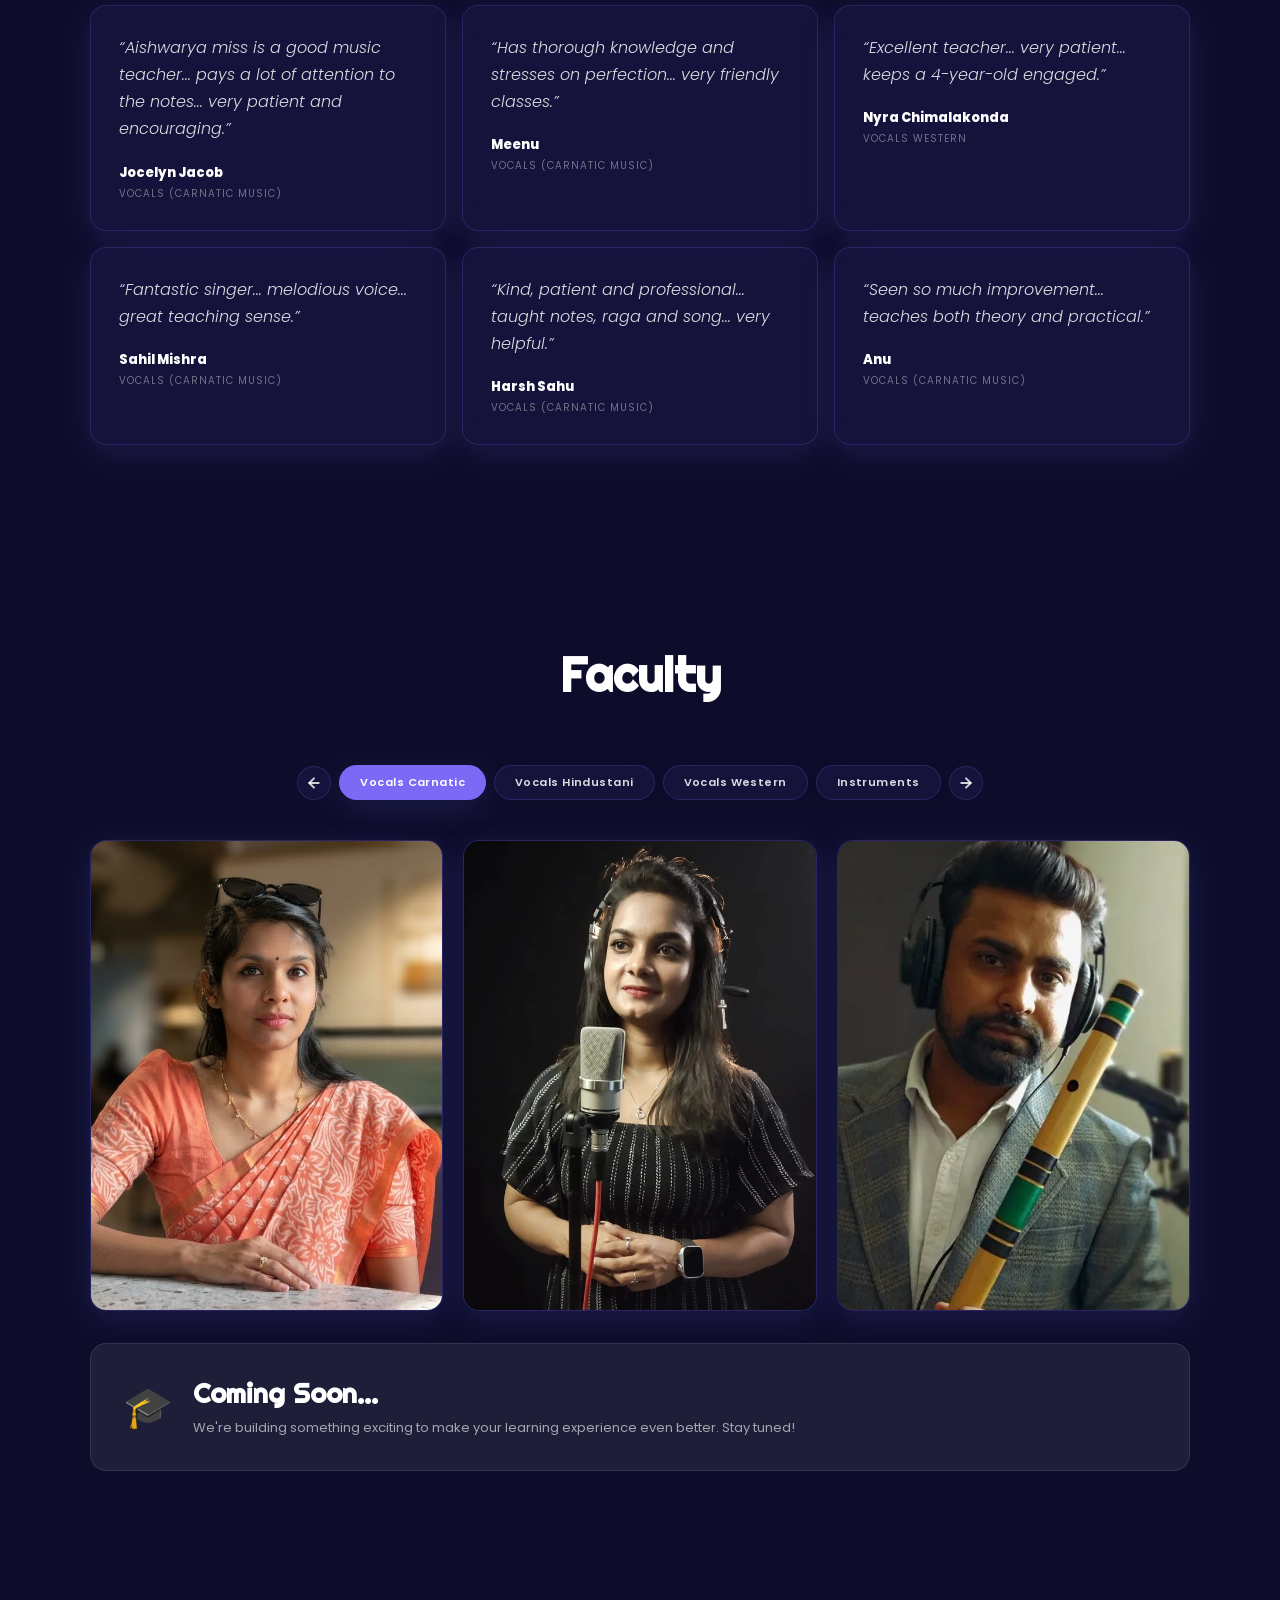
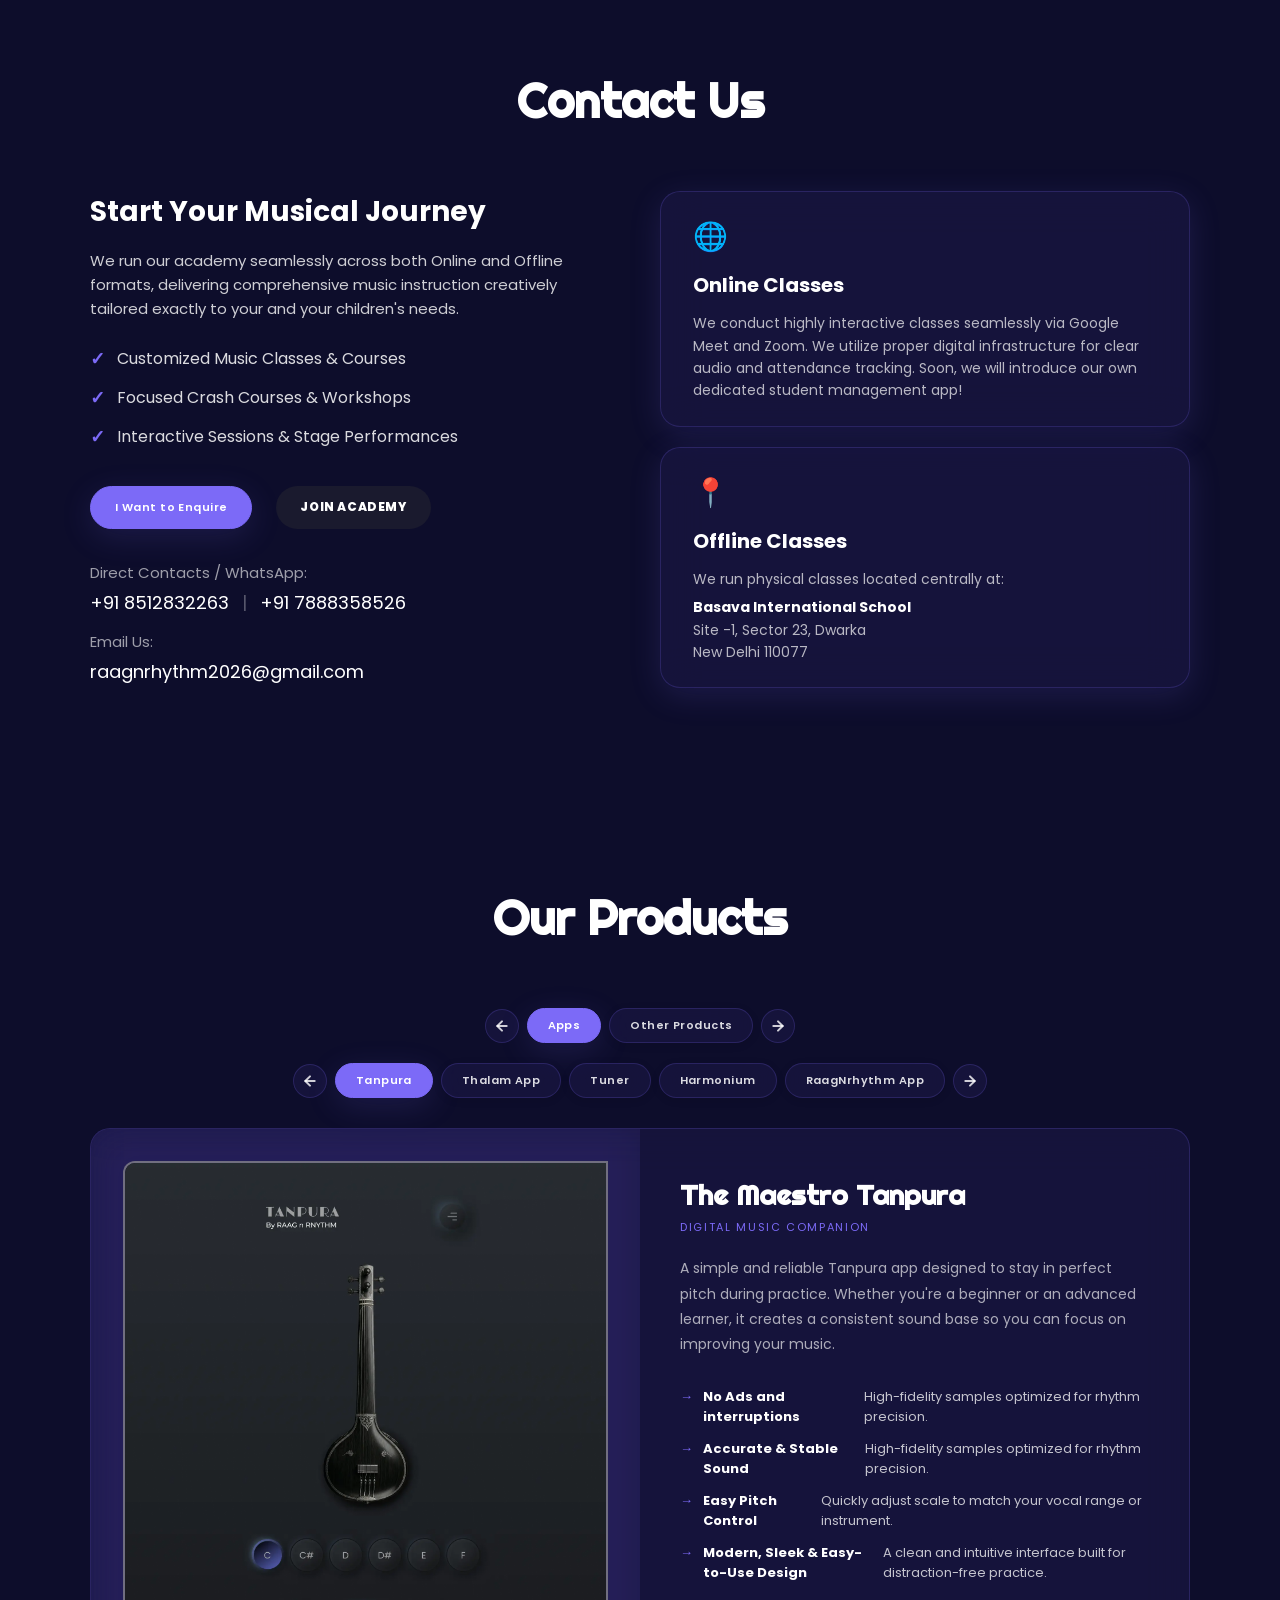
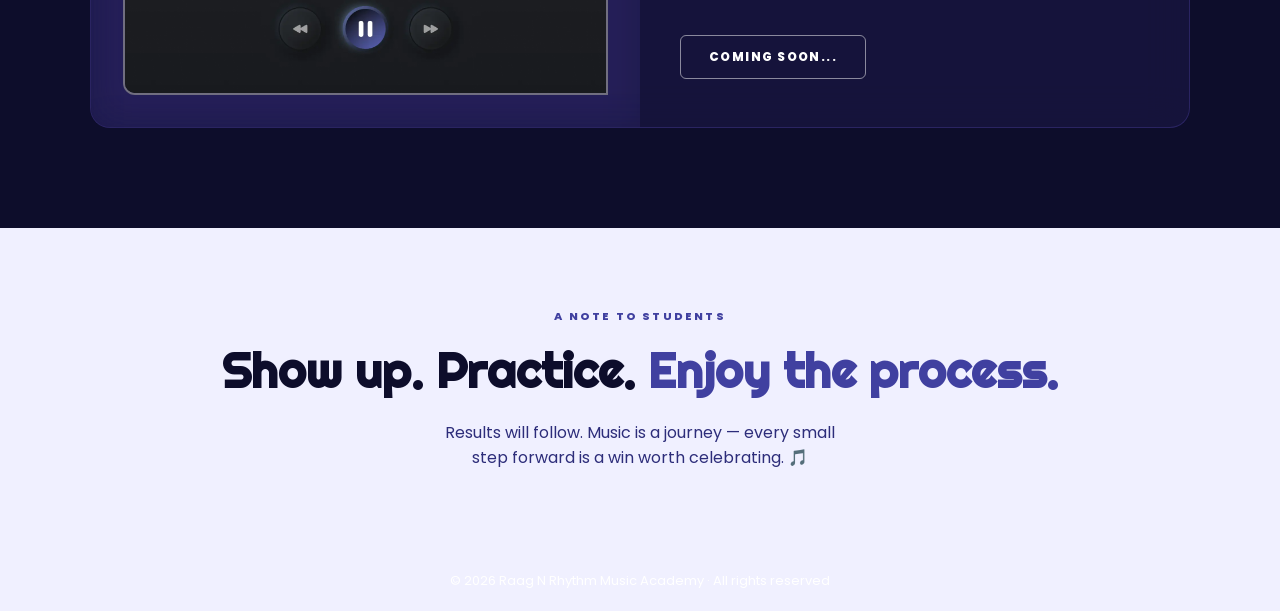
==== commit 0b763c74: "Fix mobile navigation gap by properly scoping desktop-only offsets" ====
--- a/index.html
+++ b/index.html
@@ -1849,8 +1849,10 @@
       transform: none;
     }
 
-    .nav-top-default .top-navigation-container {
-      top: 20px !important;
+    @media (min-width: 601px) {
+      .nav-top-default .top-navigation-container {
+        top: 20px !important;
+      }
     }
 
     /* ===== NOTIFICATION RIBBON ===== */
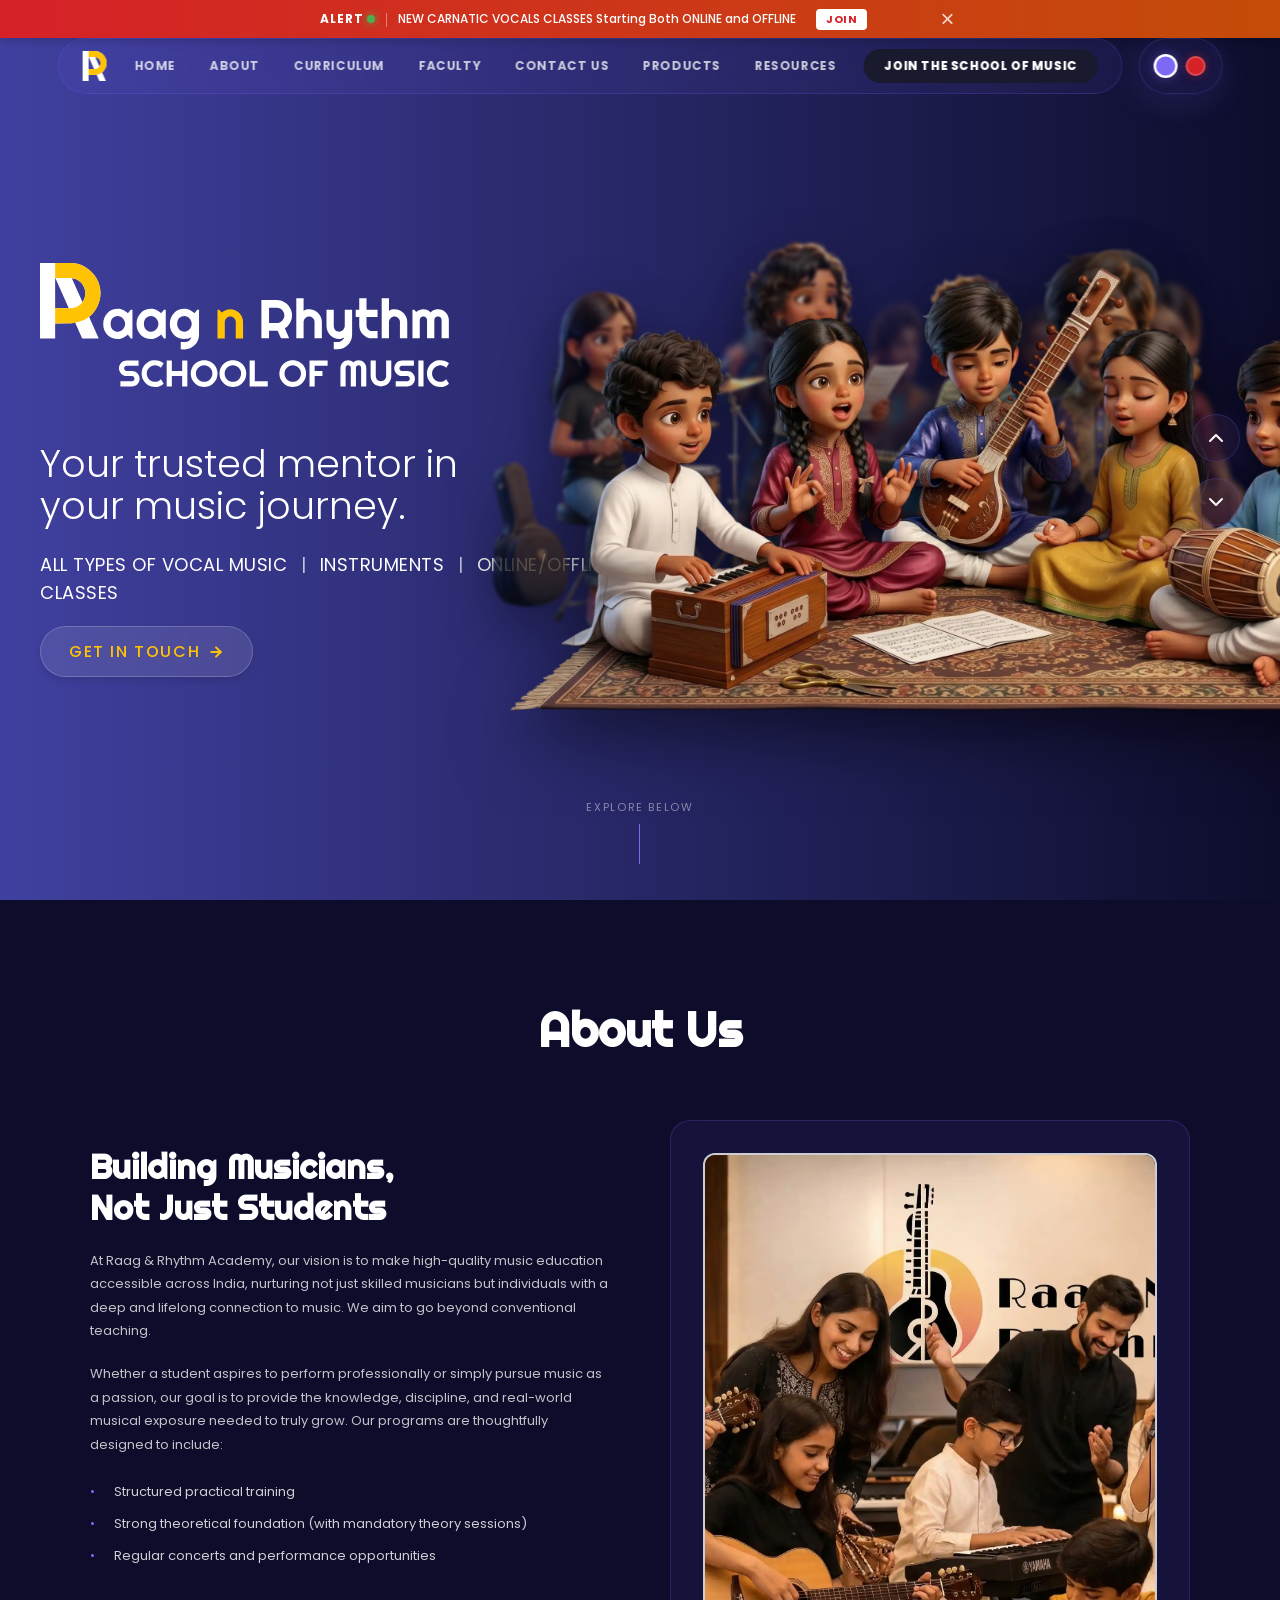
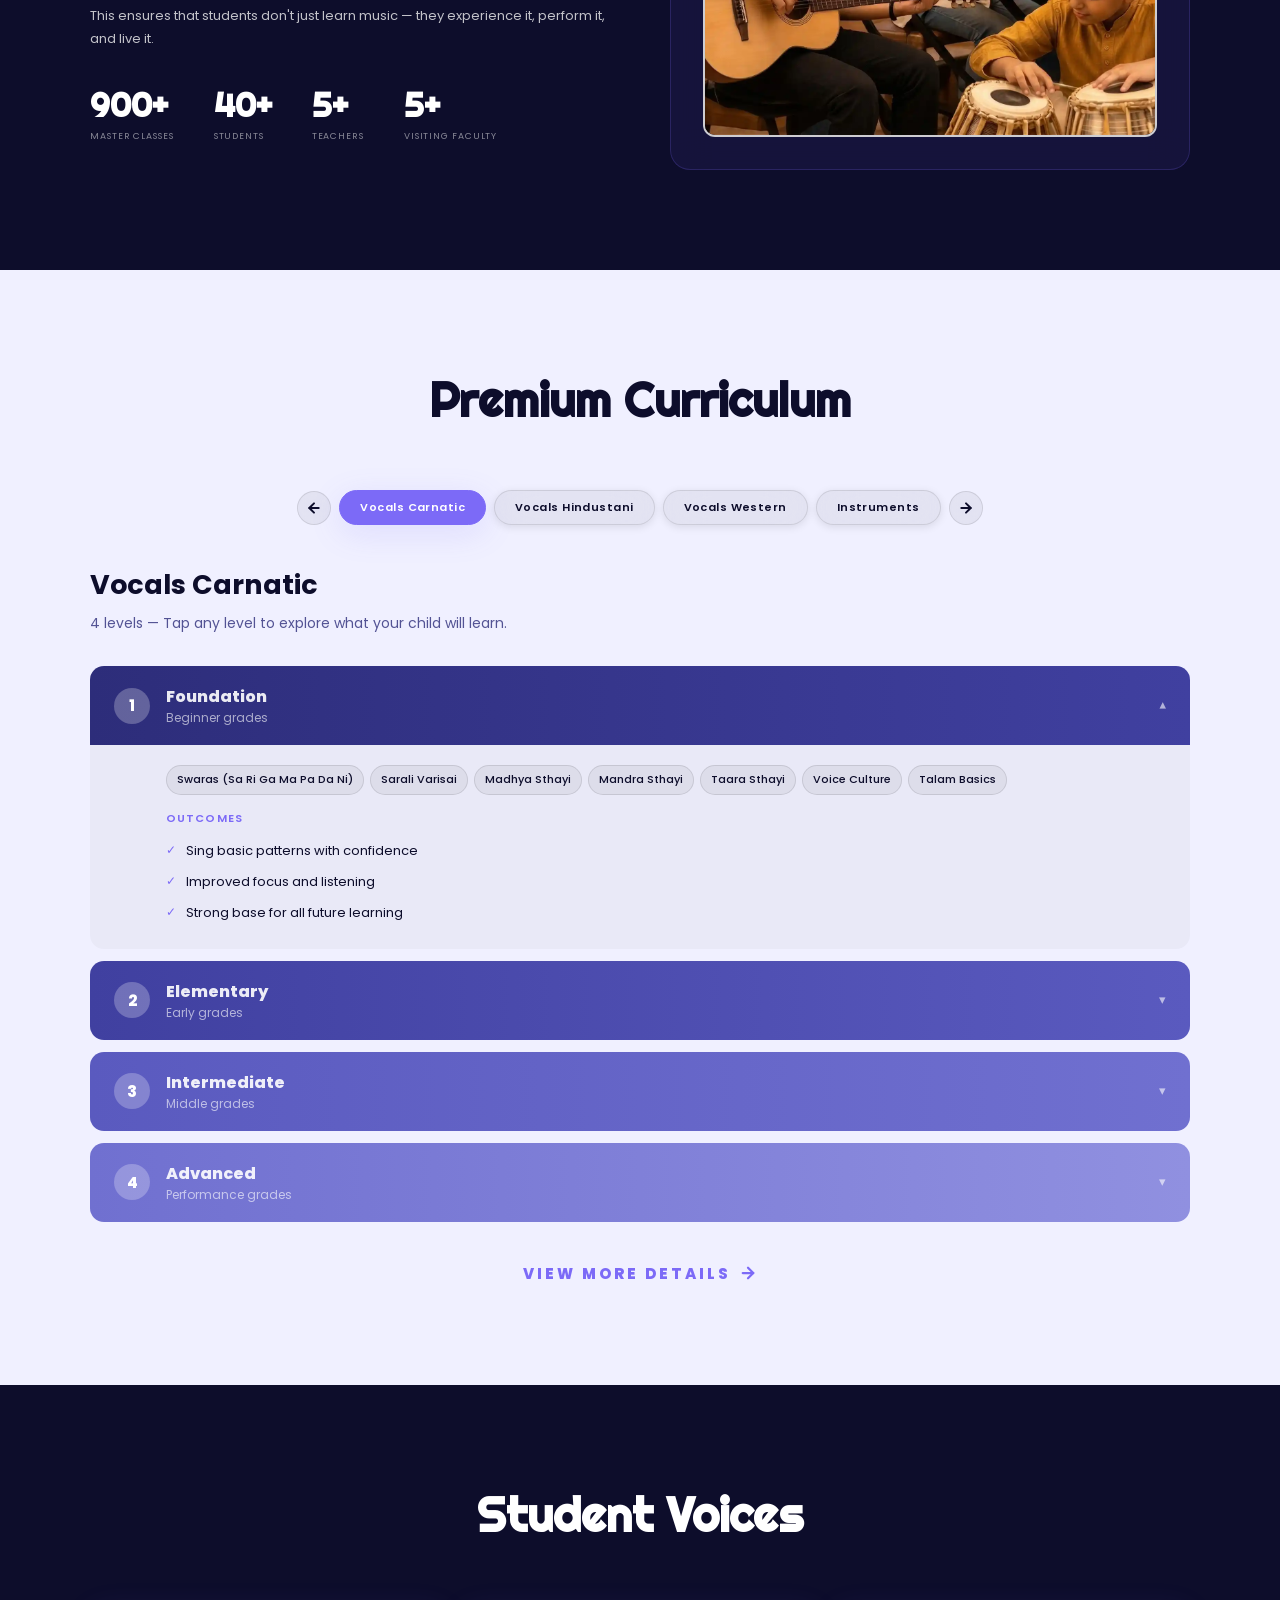
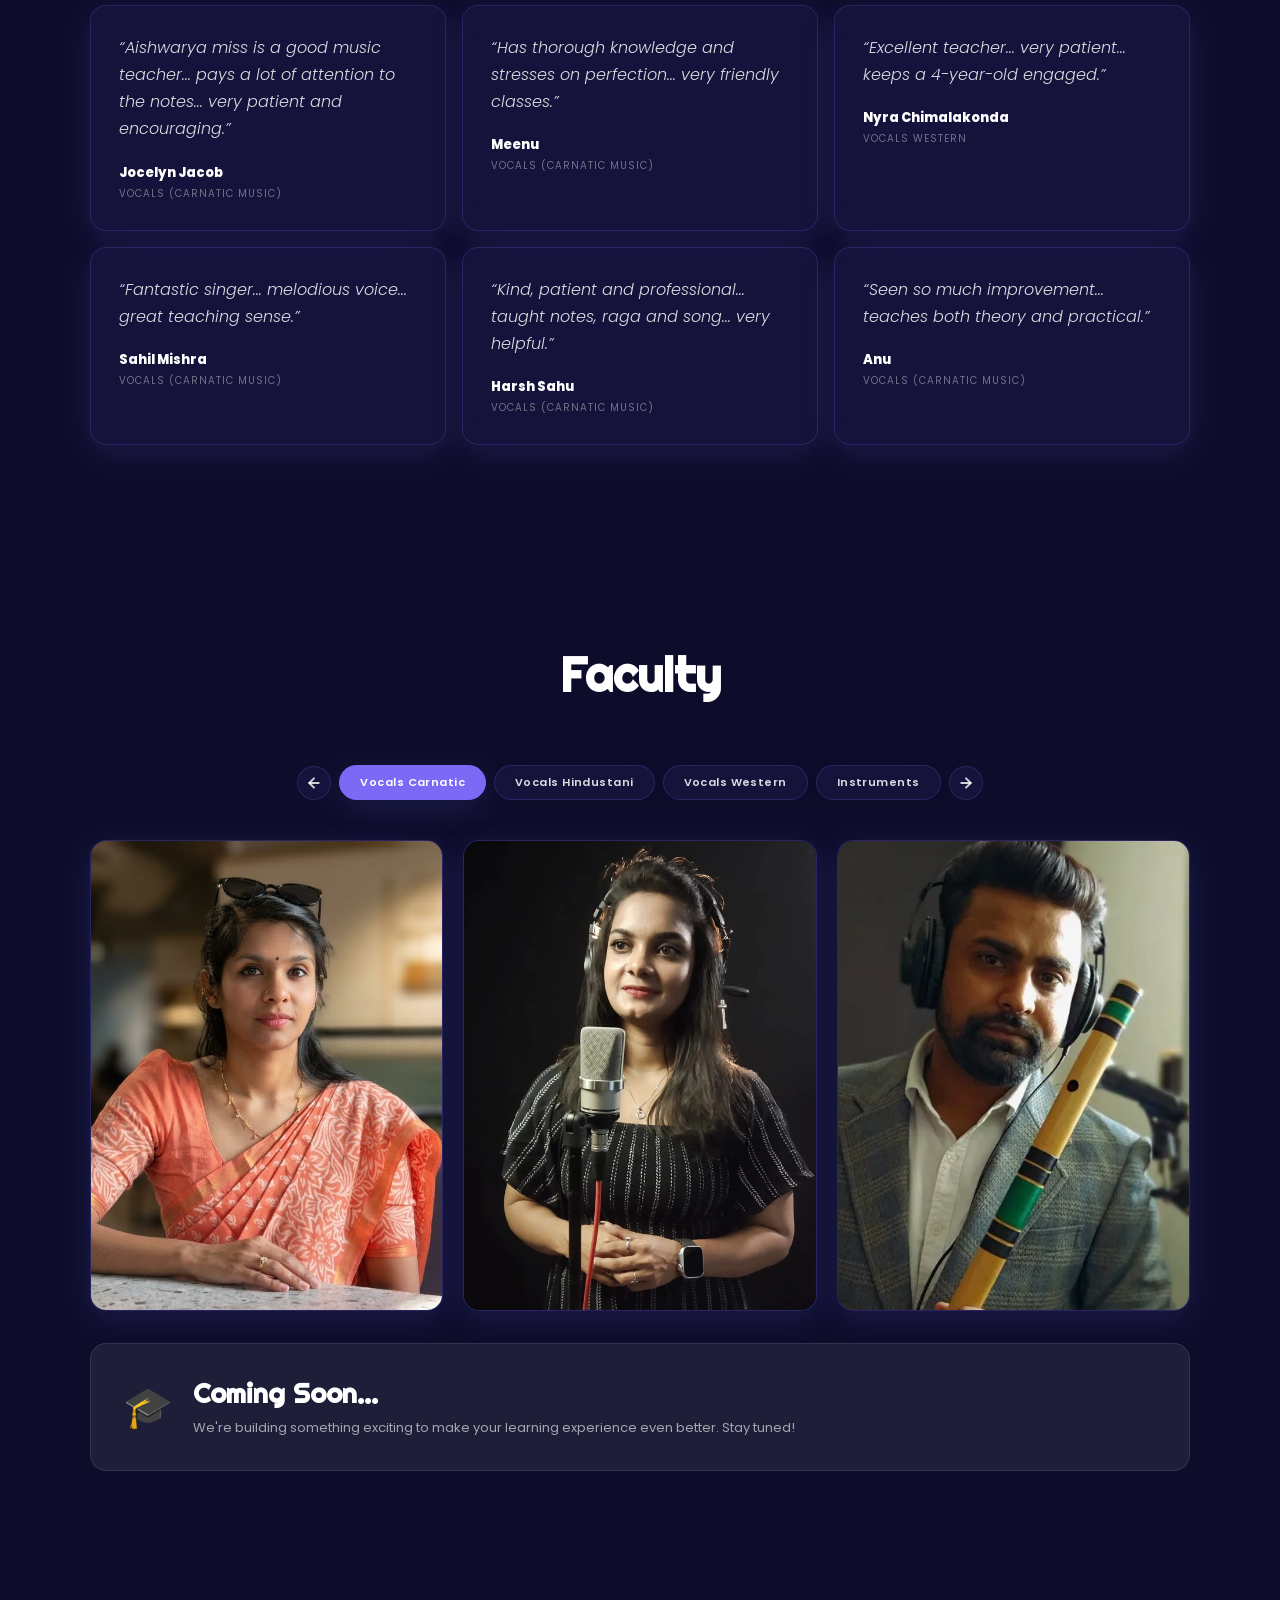
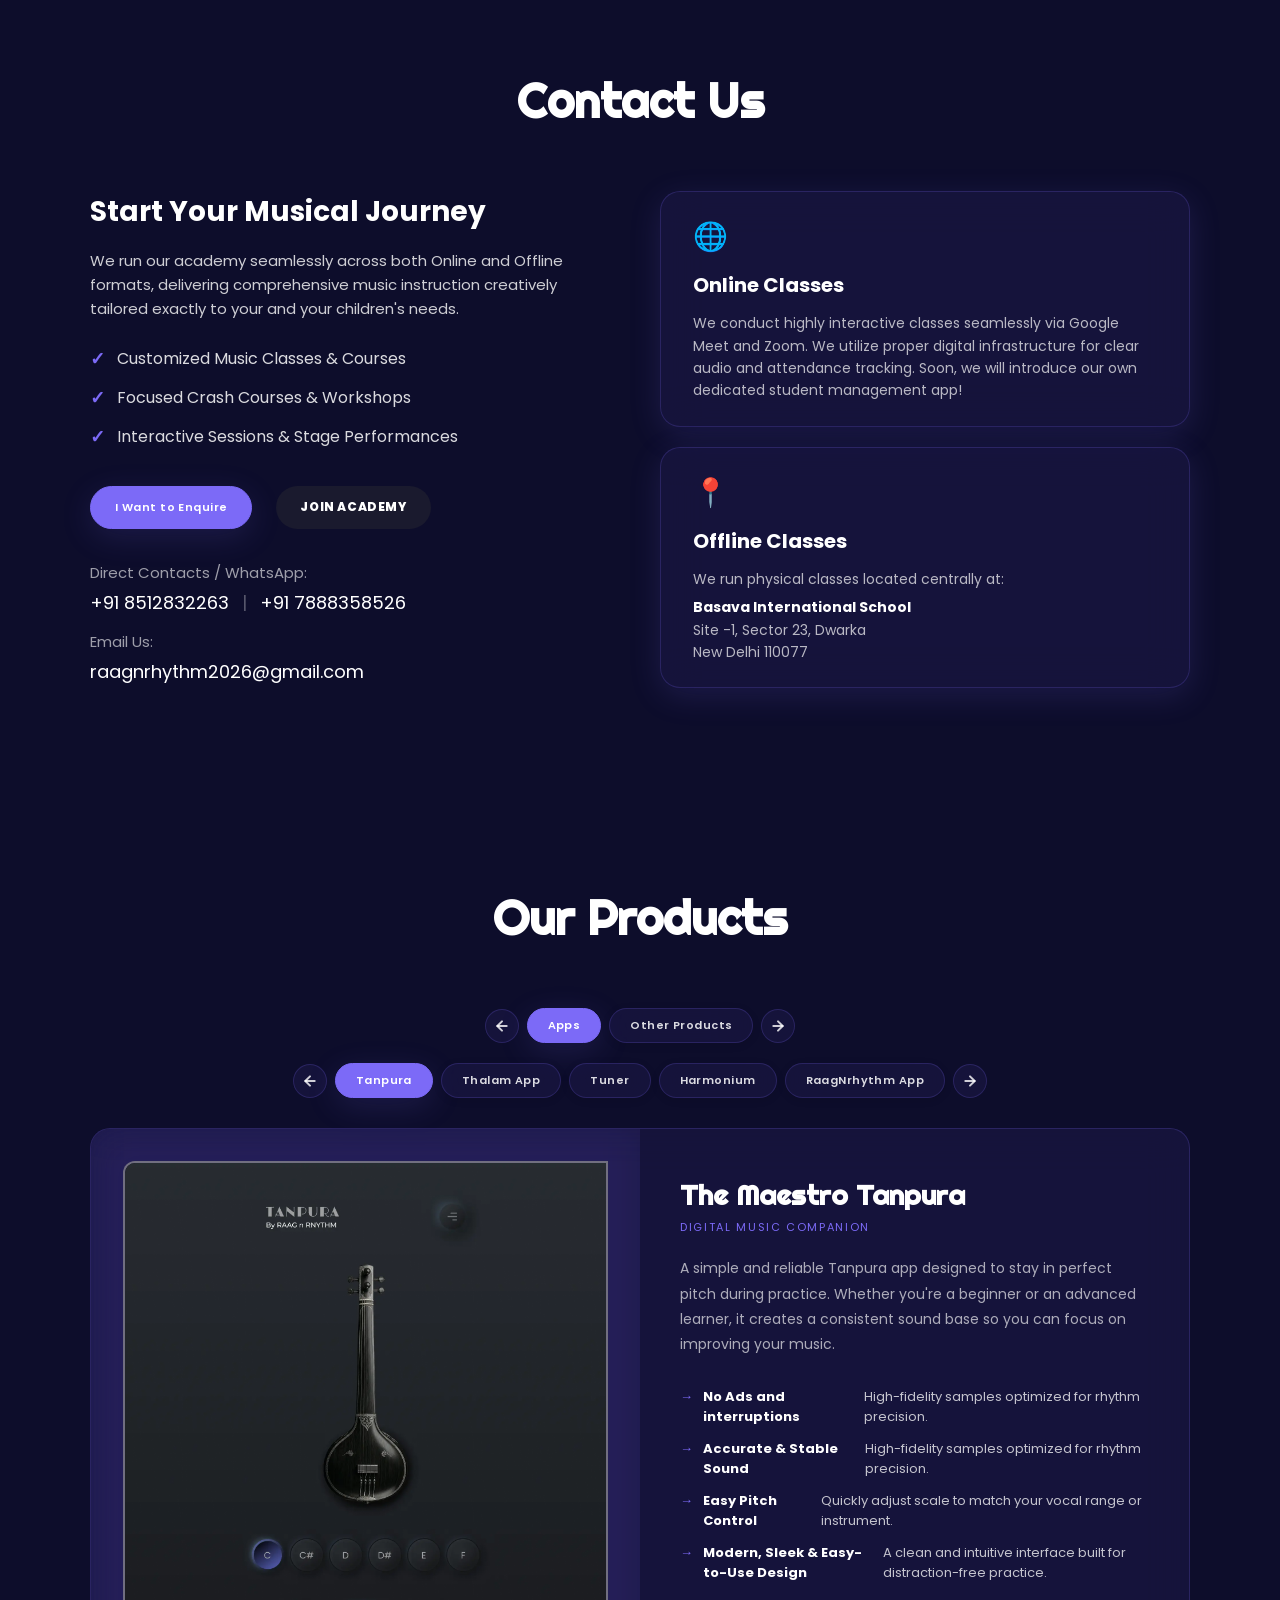
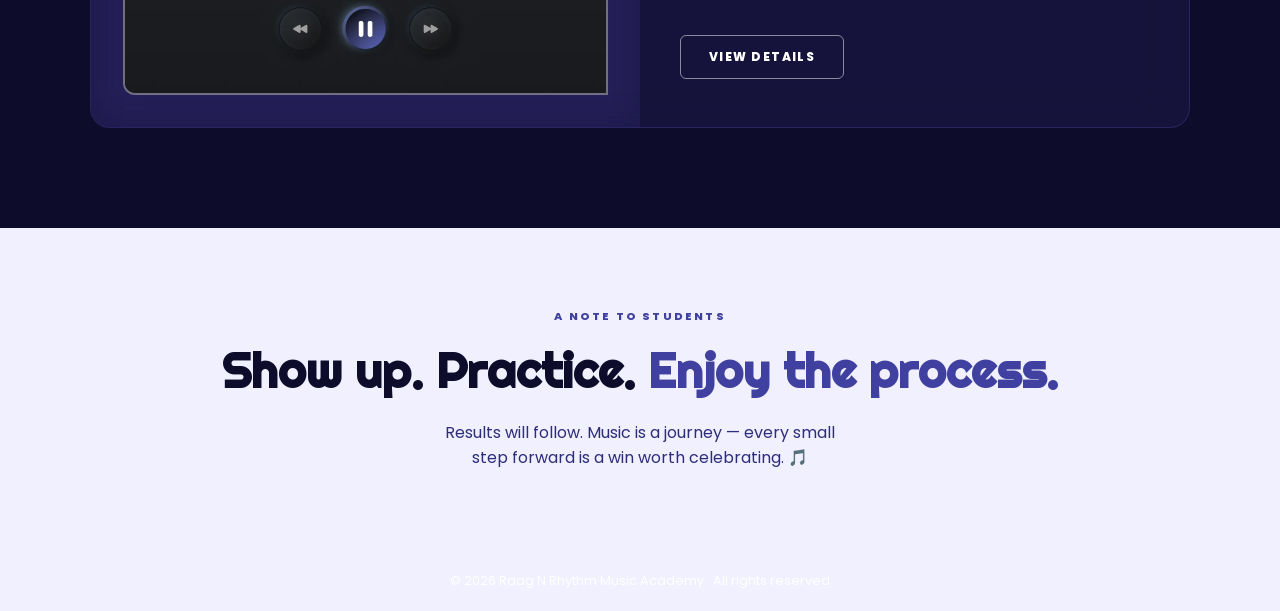
==== commit 8976298f: "Update Aishwarya Unni faculty profile chips, text, and icons" ====
--- a/index.html
+++ b/index.html
@@ -2331,14 +2331,16 @@
         </button>
       </div>
       <div class="faculty-grid reveal">
-        <div class="faculty-card">
-          <img src="assets/characters/Faculty/Flow_202604172348.jpeg" alt="AISHWARYA UNNI"
-            style="width:100%; height:100%; object-fit:cover;" loading="lazy" decoding="async">
-          <div class="faculty-card-details">
-            <h4>AISHWARYA UNNI</h4>
-            <p>10+ years experience</p>
+        <a href="aishwarya-unni.html" style="text-decoration: none; color: inherit;">
+          <div class="faculty-card">
+            <img src="assets/characters/Faculty/Flow_202604172348.jpeg" alt="AISHWARYA UNNI"
+              style="width:100%; height:100%; object-fit:cover;" loading="lazy" decoding="async">
+            <div class="faculty-card-details">
+              <h4>AISHWARYA UNNI</h4>
+              <p>10+ years experience</p>
+            </div>
           </div>
-        </div>
+        </a>
         <div class="faculty-card">
           <img src="assets/characters/Faculty/Linet.webp" alt="Linet Jose K"
             style="width:100%; height:100%; object-fit:cover;" loading="lazy" decoding="async">
@@ -2515,7 +2517,7 @@
             <li><strong>Modern, Sleek &amp; Easy-to-Use Design</strong>A clean and intuitive interface built for
               distraction-free practice.</li>
           </ul>
-          <button class="download-btn">Coming soon...</button>
+          <a href="products/mytanpuraapp/" class="download-btn" style="text-decoration: none; display: inline-block; text-align: center;">View Details</a>
         </div>
       </div>
     </div>
@@ -2940,7 +2942,7 @@
         <ul class="feature-list">
           ${data.features.map(f => `<li><strong>Highlight</strong> ${f}</li>`).join('')}
         </ul>
-        <button class="download-btn">Coming soon...</button>
+        ${id === 'tanpura' ? `<a href="products/mytanpuraapp/" class="download-btn" style="text-decoration: none; display: inline-block; text-align: center;">View Details</a>` : `<button class="download-btn">Coming soon...</button>`}
       </div>
     `;
       const reveals = card.querySelectorAll('h3, .product-subtitle, p, ul, button, img');
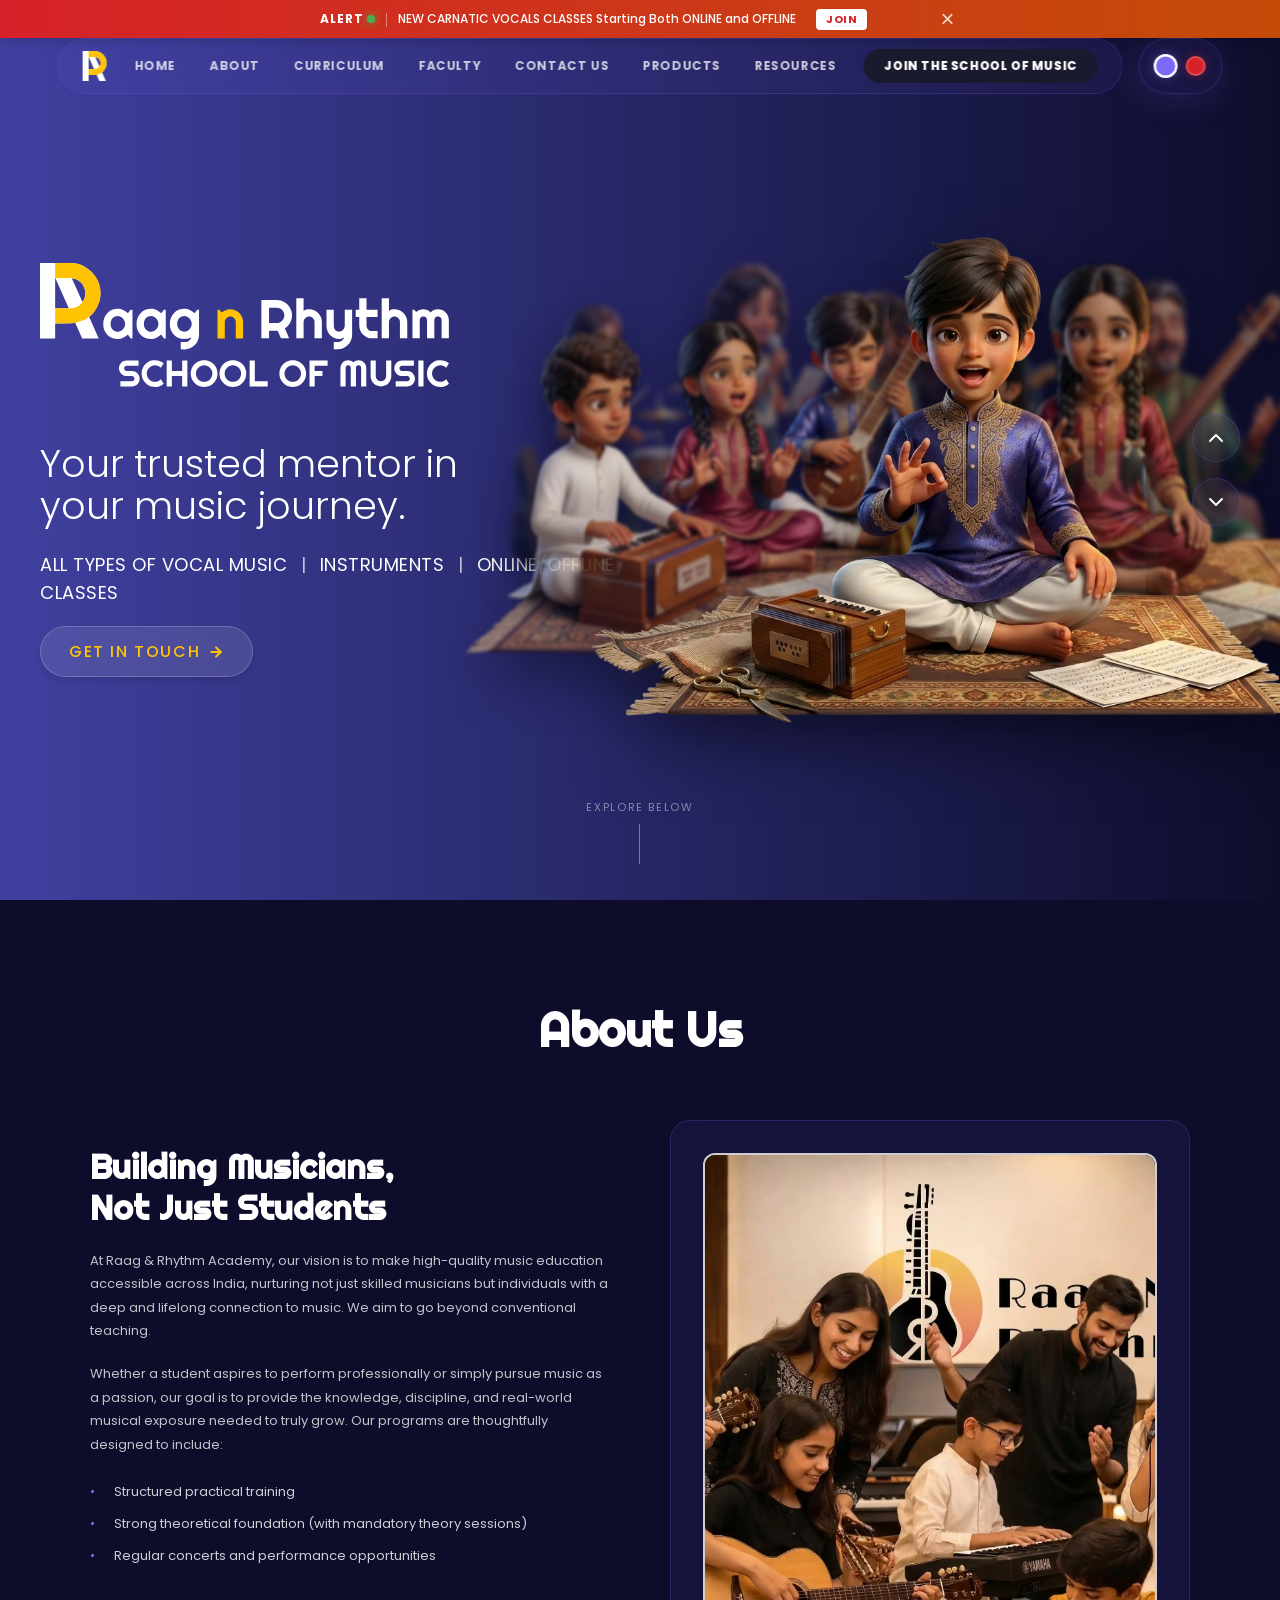
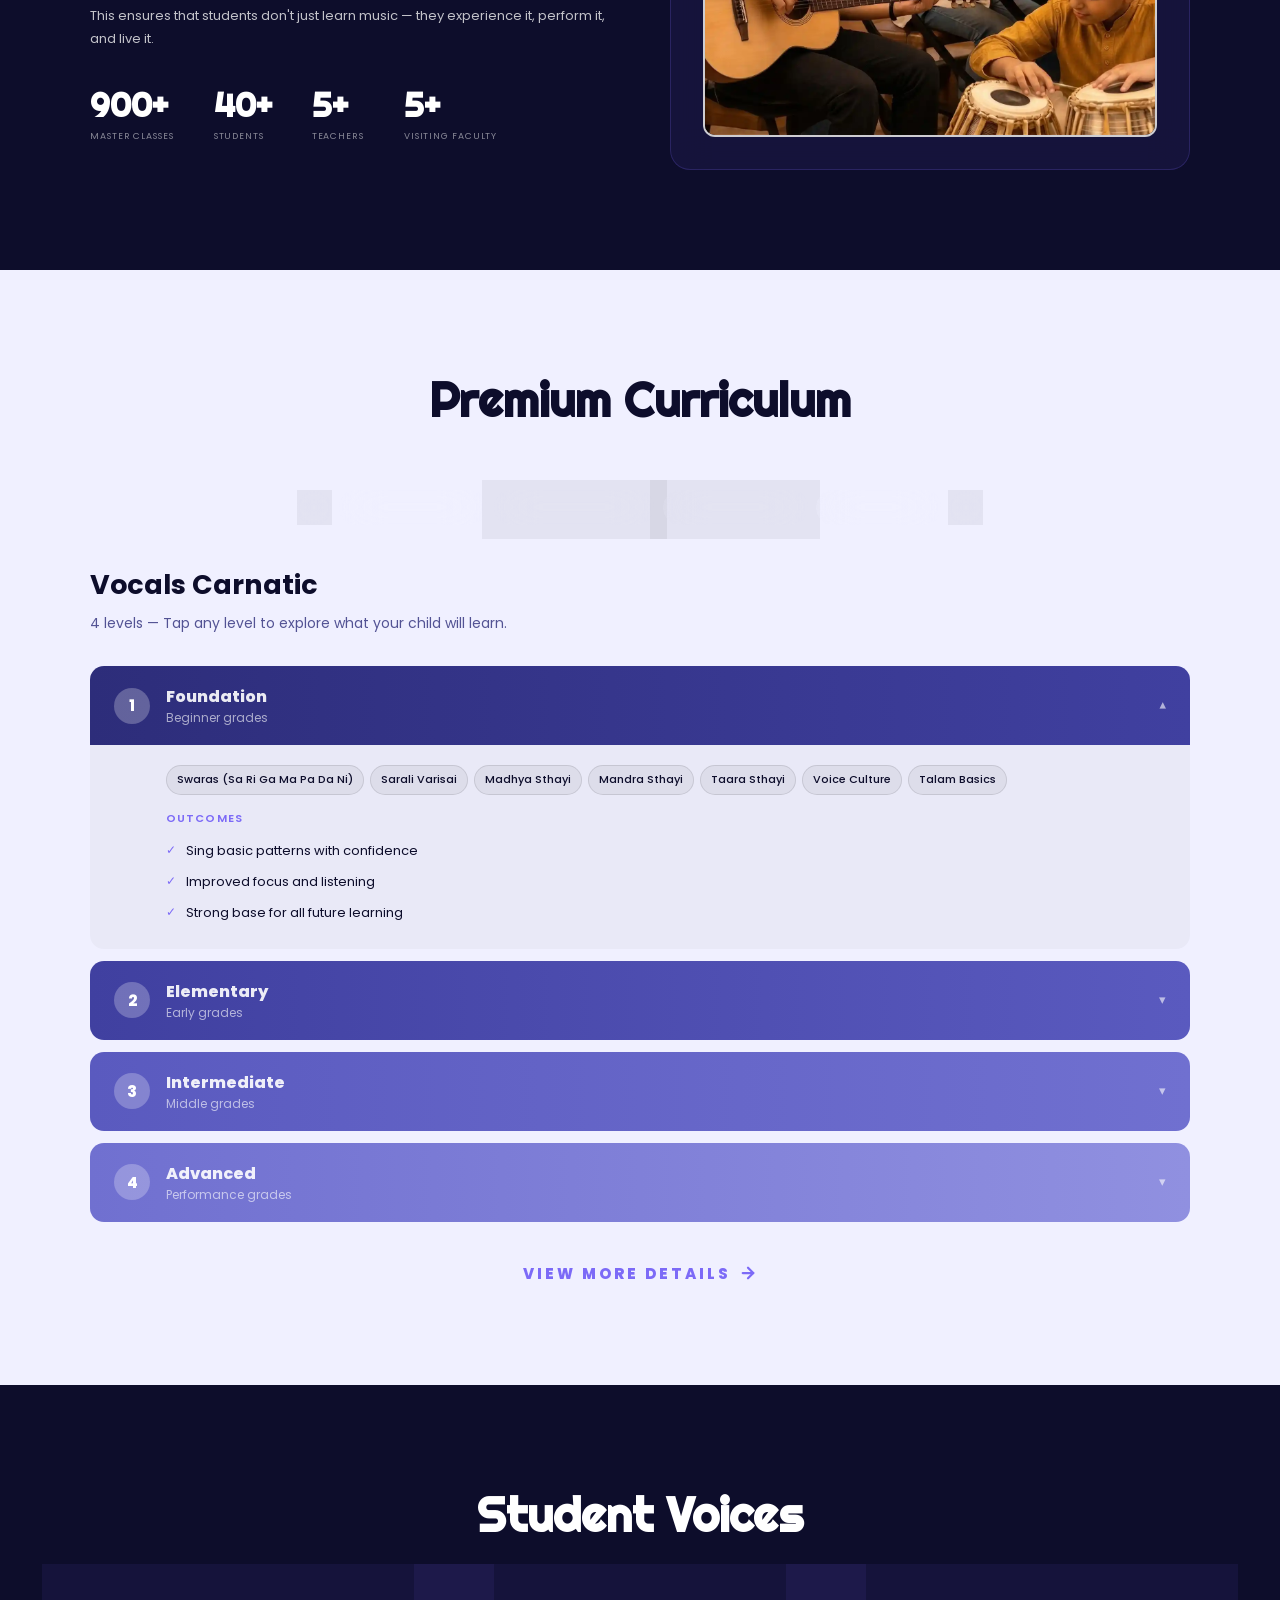
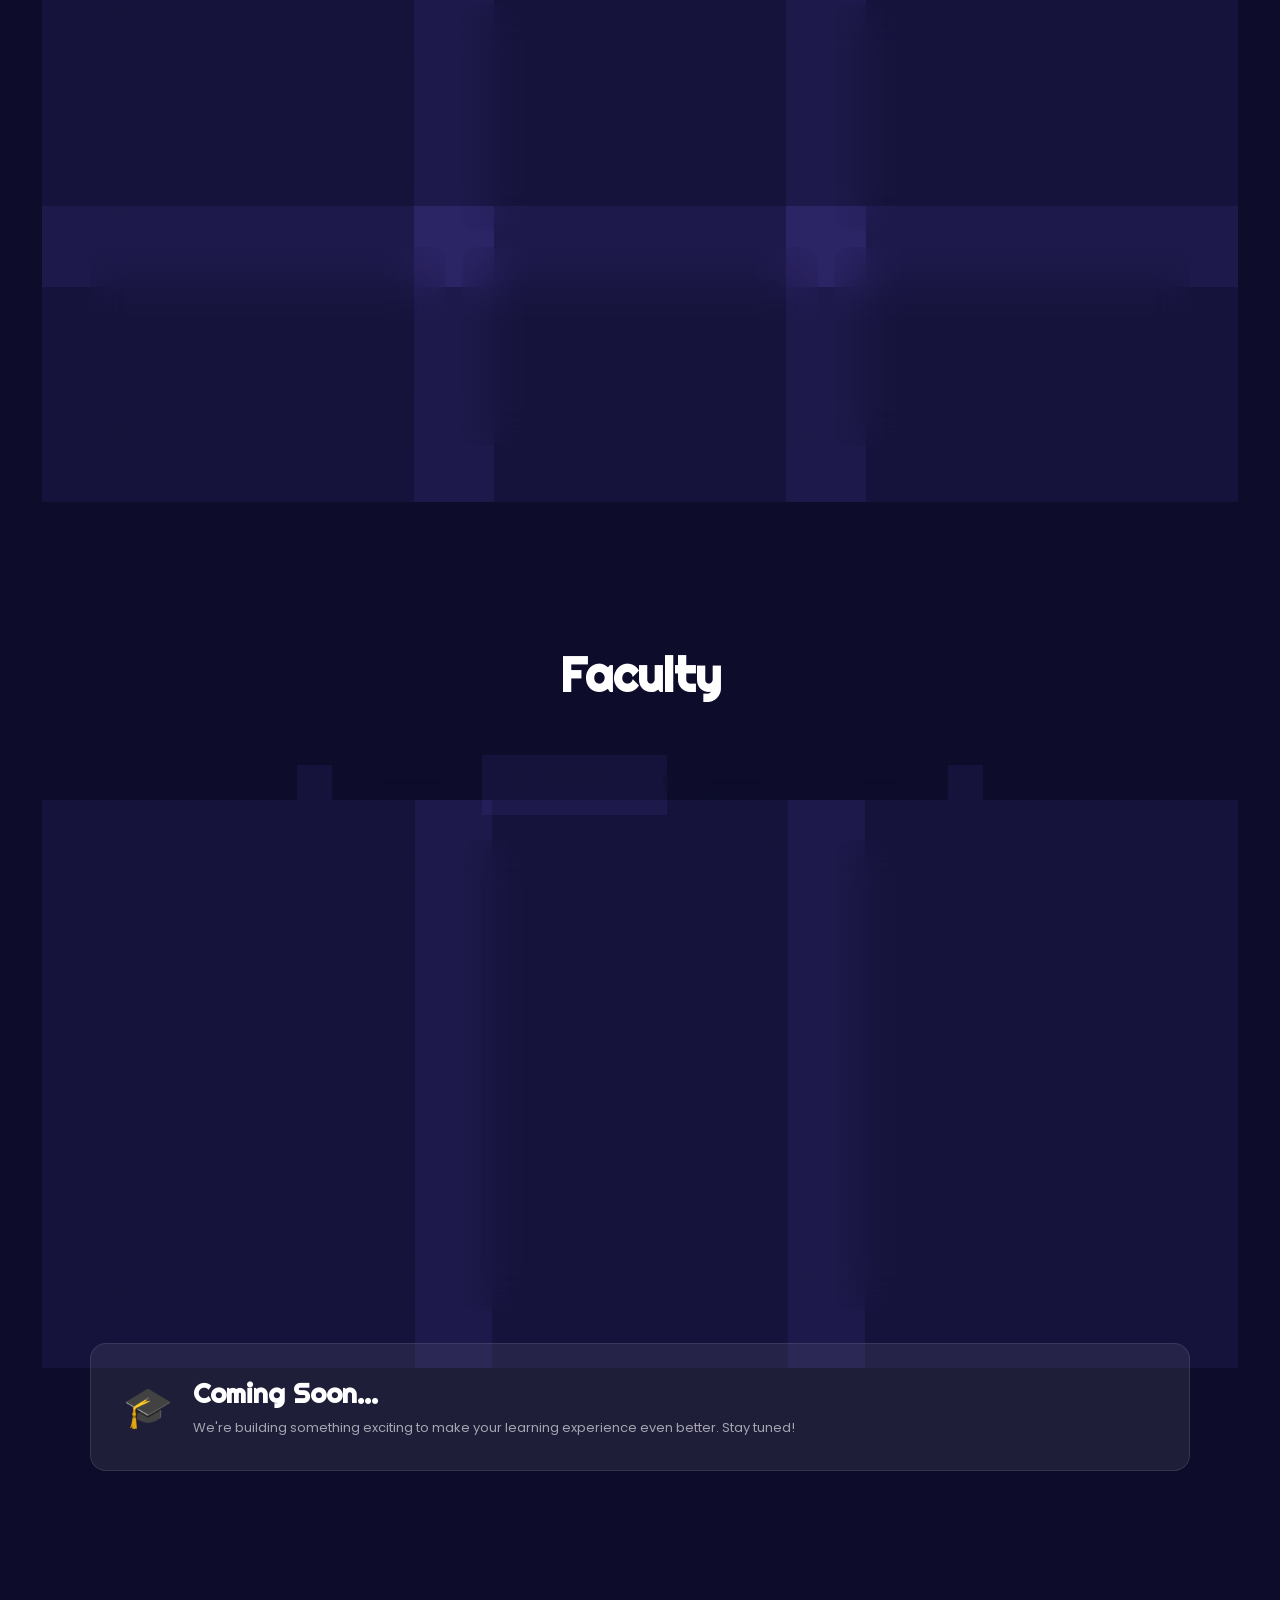
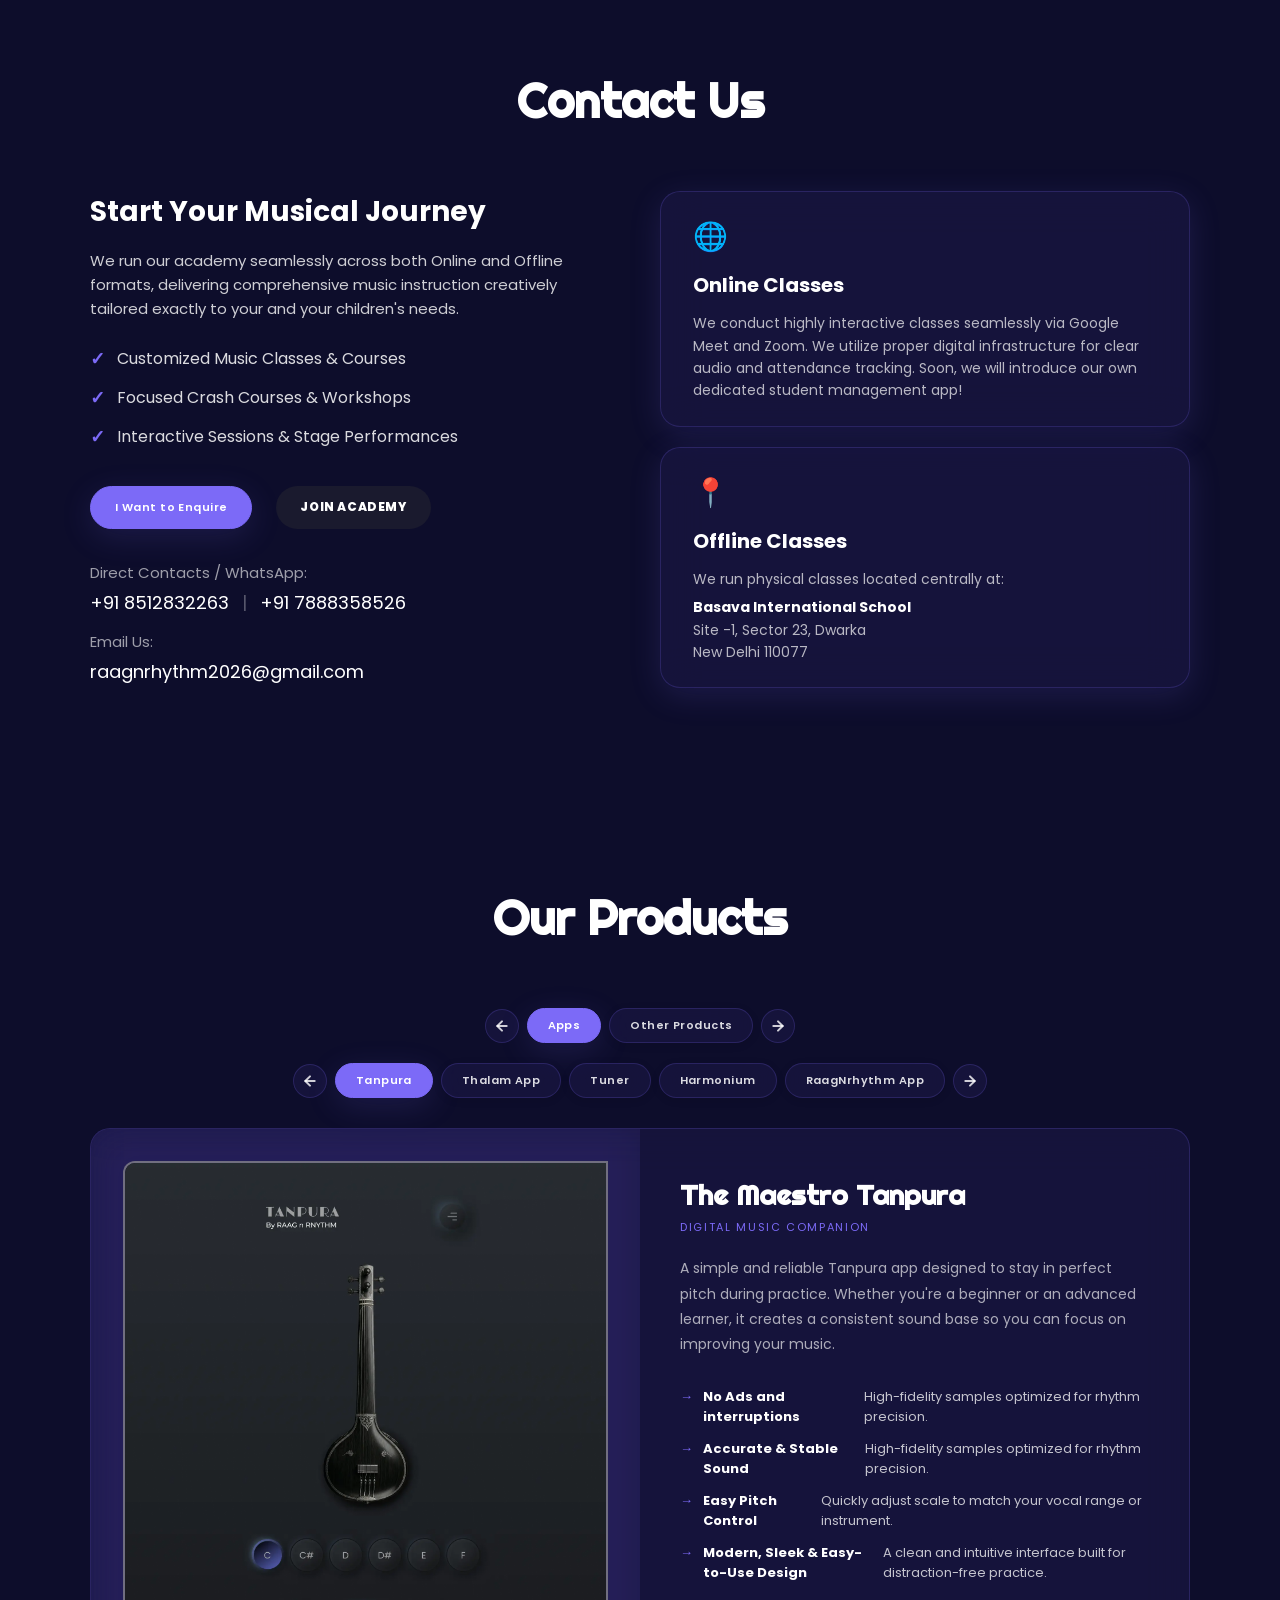
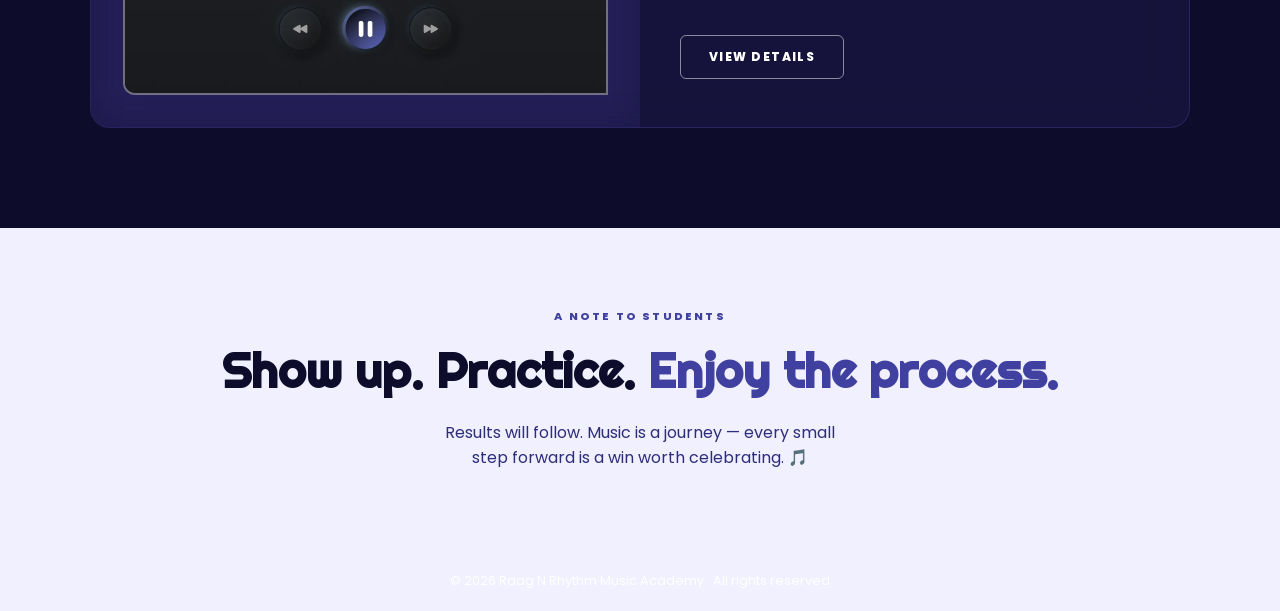
==== commit e7f80d82: "Add mytalam landing page and privacy policy" ====
--- a/index.html
+++ b/index.html
@@ -2942,7 +2942,7 @@
         <ul class="feature-list">
           ${data.features.map(f => `<li><strong>Highlight</strong> ${f}</li>`).join('')}
         </ul>
-        ${id === 'tanpura' ? `<a href="products/mytanpuraapp/" class="download-btn" style="text-decoration: none; display: inline-block; text-align: center;">View Details</a>` : `<button class="download-btn">Coming soon...</button>`}
+        ${id === 'tanpura' ? `<a href="products/mytanpuraapp/" class="download-btn" style="text-decoration: none; display: inline-block; text-align: center;">View Details</a>` : (id === 'thalam' ? `<a href="products/mytalam/" class="download-btn" style="text-decoration: none; display: inline-block; text-align: center;">View Details</a>` : `<button class="download-btn">Coming soon...</button>`)}
       </div>
     `;
       const reveals = card.querySelectorAll('h3, .product-subtitle, p, ul, button, img');
